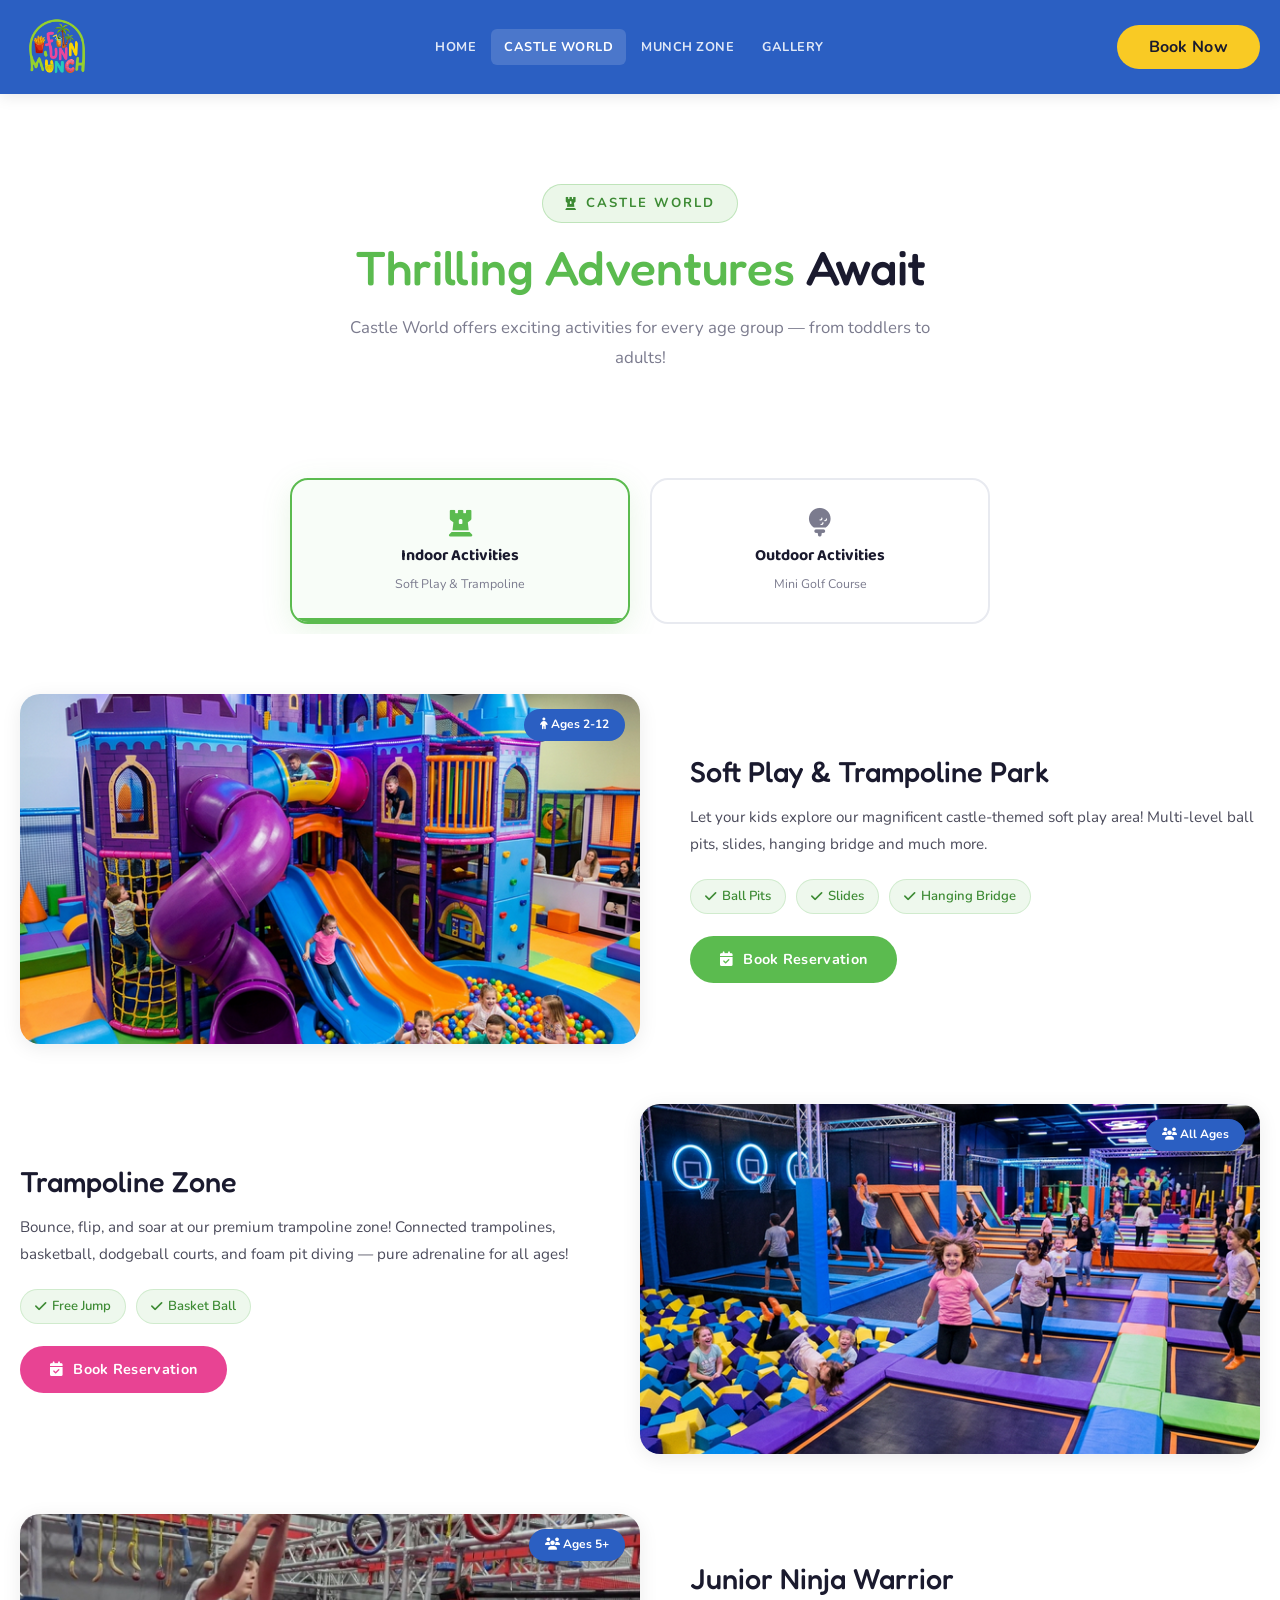
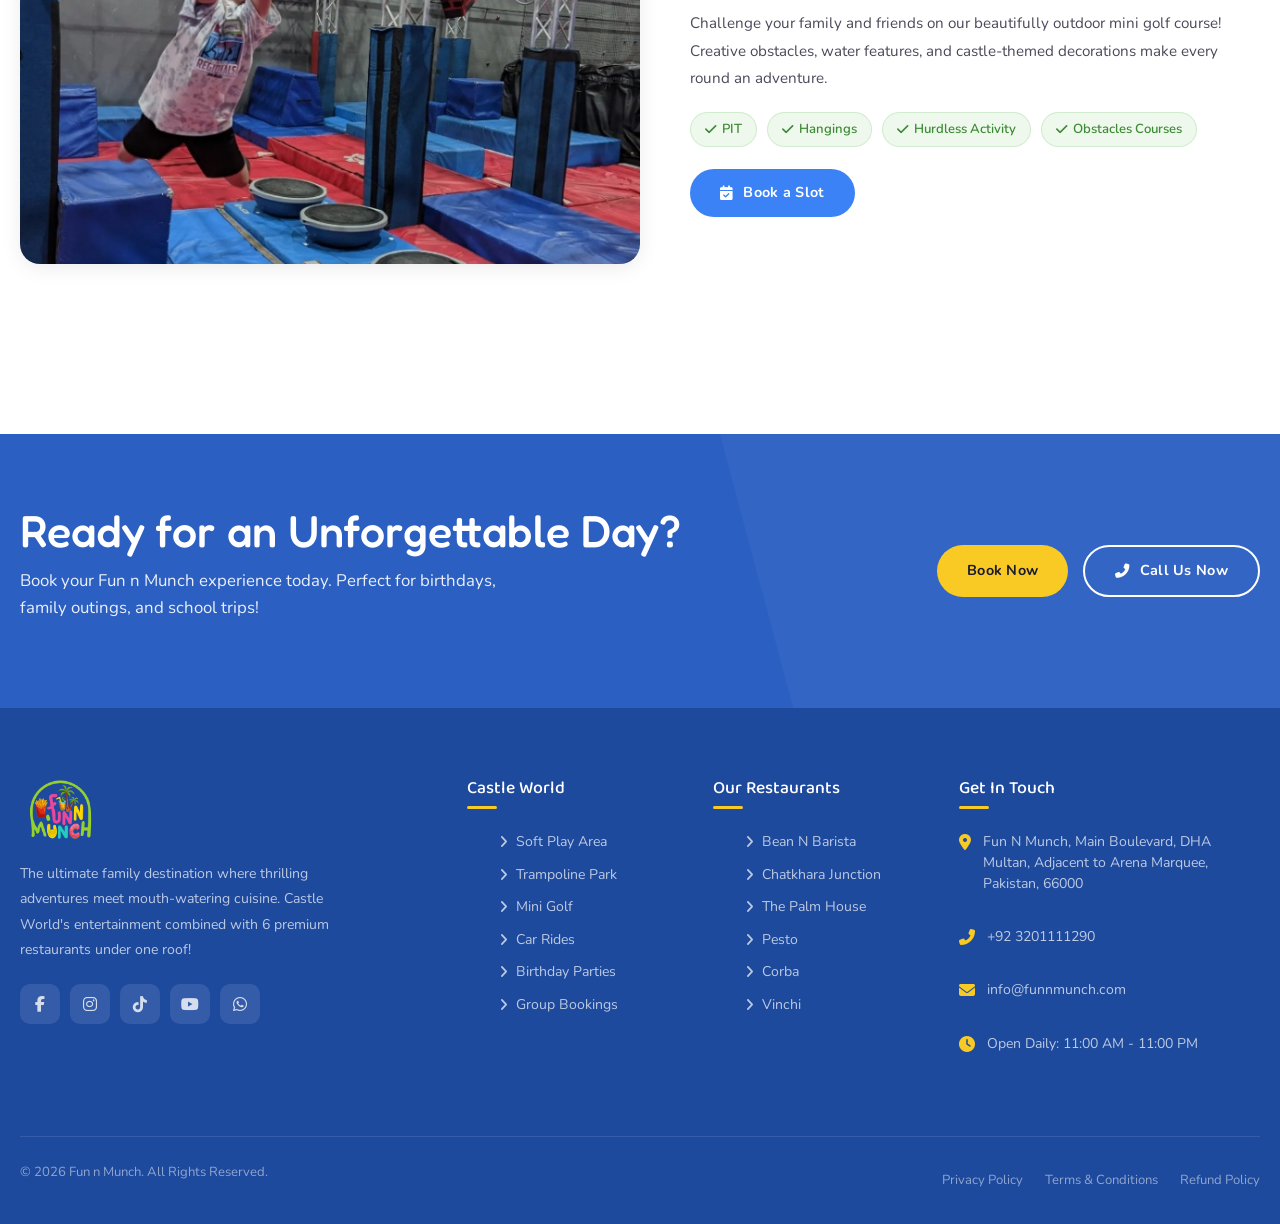
==== fun.html @ 1ee04a9d "Update new media assets, update contact details, and refresh restaurant information across the site." ====
<!DOCTYPE html>
<html lang="en">

<head>
    <meta charset="UTF-8">
    <meta name="viewport" content="width=device-width, initial-scale=1.0">
    <title>Fun n Munch | Where Fun Meets Flavor - Castle World & Restaurants</title>
    <meta name="description"
        content="Fun n Munch brings together Castle World's thrilling soft play, trampoline park, mini golf & car rides with 6 premium restaurants. Book your family adventure today!">

    <!-- Favicon -->
    <link rel="icon" type="image/png" href="assets/images/logo.png">

    <!-- Bootstrap 5 -->
    <link href="https://cdn.jsdelivr.net/npm/bootstrap@5.3.3/dist/css/bootstrap.min.css" rel="stylesheet">

    <!-- Font Awesome 6 -->
    <link rel="stylesheet" href="https://cdnjs.cloudflare.com/ajax/libs/font-awesome/6.5.1/css/all.min.css">

    <!-- AOS -->
    <link href="https://unpkg.com/aos@2.3.4/dist/aos.css" rel="stylesheet">

    <!-- Custom CSS -->
    <link rel="stylesheet" href="assets/css/style.css">
    <link rel="stylesheet" href="assets/css/reservation.css">

</head>

<body>

    <!-- NAVBAR -->
    <nav class="navbar" id="navbar">
        <div class="container">
            <a href="#" class="navbar-brand">
                <img src="assets/images/logo.png" alt="Fun n Munch Logo">
            </a>

            <ul class="nav-menu mb-0" id="navMenu">
                <li><a href="./index.html" class="nav-link">Home</a></li>
                <li><a href="./fun.html" class="nav-link active">Castle World</a></li>
                <li><a href="./munch.html" class="nav-link">Munch Zone</a></li>
                <li><a href="./gallery.html" class="nav-link">Gallery</a></li>
            </ul>

            <div class="nav-cta">
                <a href="./reservation.html" class="btn btn-yellow"> Book Now</a>
            </div>

            <button class="hamburger" id="hamburger" aria-label="Toggle Menu">
                <span></span><span></span><span></span>
            </button>
        </div>
    </nav>

    <!-- Mobile Overlay -->
    <div class="menu-overlay" id="menuOverlay"></div>




    <!-- CASTLE WORLD ACTIVITIES -->
    <section class="activities" id="castle-world">
        <div class="container">
            <div class="activities-header" data-aos="fade-up">
                <span class="section-badge fun"><i class="fas fa-chess-rook"></i> Castle World</span>
                <h2 class="section-title"><span class="highlight-green">Thrilling Adventures</span> Await</h2>
                <p class="section-subtitle" style="margin: 0 auto;">
                    Castle World offers exciting activities for every age group — from toddlers to adults!
                </p>
            </div>
        </div>

        <!-- CATEGORY TOGGLE -->
        <section class="res-categories" id="booking">
            <div class="container">
                <div class="category-toggle" data-aos="fade-up">
                    <button class="cat-toggle-btn active" data-category="indoor" id="toggleIndoor">
                        <i class="fas fa-chess-rook"></i>
                        <span>Indoor Activities</span>
                        <small>Soft Play & Trampoline</small>
                    </button>
                    <button class="cat-toggle-btn" data-category="outdoor" id="toggleOutdoor">
                        <i class="fas fa-golf-ball"></i>
                        <span>Outdoor Activities</span>
                        <small>Mini Golf Course</small>
                    </button>
                </div>
            </div>
        </section>

        <!-- INDOOR SECTION -->
        <section class="res-section indoor-section active" id="indoorSection">
            <div class="container">
                <!-- Soft Play -->
                <div class="activity-row" data-aos="fade-up">
                    <div class="activity-image">
                        <img src="assets/images/castle-softplay.png" alt="Soft Play & Trampoline">
                        <span class="age-badge"><i class="fas fa-child"></i> Ages 2-12</span>
                    </div>
                    <div class="activity-info">
                        <h3>Soft Play & Trampoline Park</h3>
                        <p>Let your kids explore our magnificent castle-themed soft play area! Multi-level ball pits,
                            slides, hanging bridge and much more.</p>
                        <div class="activity-features">
                            <span class="activity-feature"><i class="fas fa-check"></i> Ball Pits</span>
                            <span class="activity-feature"><i class="fas fa-check"></i> Slides</span>
                            <span class="activity-feature"><i class="fas fa-check"></i> Hanging Bridge</span>
                        </div>
                        <a href="reservation-form.html?activity=softplay" class="btn btn-green" id="book-softplay"><i
                                class="fas fa-calendar-check"></i> Book
                            Reservation</a>
                    </div>
                </div>

                <!-- Trampoline Zone -->
                <div class="activity-row" data-aos="fade-up">
                    <div class="activity-image">
                        <img src="assets/images/trampoline-park.png" alt="Trampoline Zone">
                        <span class="age-badge"><i class="fas fa-users"></i> All Ages</span>
                    </div>
                    <div class="activity-info">
                        <h3>Trampoline Zone</h3>
                        <p>Bounce, flip, and soar at our premium trampoline zone! Connected trampolines, basketball,
                            dodgeball courts, and foam pit diving — pure adrenaline for all ages!</p>
                        <div class="activity-features">
                            <span class="activity-feature"><i class="fas fa-check"></i> Free Jump</span>
                            <span class="activity-feature"><i class="fas fa-check"></i> Basket Ball </span>
                        </div>
                        <a href="reservation-form.html?activity=trampoline" class="btn btn-pink" id="book-trampoline"><i
                                class="fas fa-calendar-check"></i> Book
                            Reservation</a>
                    </div>
                </div>

                <!-- Ninja warior -->
                <div class="activity-row" data-aos="fade-up">
                    <div class="activity-image">
                        <img src="assets/images/ninja.jpeg" alt="Ninja Warrior">
                        <span class="age-badge"><i class="fas fa-users"></i> Ages 5+</span>
                    </div>
                    <div class="activity-info">
                        <h3>Junior Ninja Warrior</h3>
                        <p>Challenge your family and friends on our beautifully outdoor mini golf course!
                            Creative
                            obstacles, water features, and castle-themed decorations make every round an adventure.</p>
                        <div class="activity-features">
                            <span class="activity-feature"><i class="fas fa-check"></i> PIT</span>
                            <span class="activity-feature"><i class="fas fa-check"></i> Hangings</span>
                            <span class="activity-feature"><i class="fas fa-check"></i> Hurdless Activity</span>
                            <span class="activity-feature"><i class="fas fa-check"></i> Obstacles Courses</span>
                        </div>
                        <a href="reservation-form.html?activity=ninja-warrior" class="btn btn-blue"
                            id="book-ninja-warrior"><i class="fas fa-calendar-check"></i> Book a
                            Slot</a>
                    </div>
                </div>

            </div>
        </section>

        <!-- OUTDOOR SECTION-->
        <section class="res-section  outdoor-section" id="outdoorSection">
            <div class="container">
                <!-- Mini Golf -->
                <div class="activity-row" data-aos="fade-up">
                    <div class="activity-image">
                        <img src="assets/images/mini-golf.png" alt="Mini Golf">
                        <span class="age-badge"><i class="fas fa-users"></i> Ages 5+</span>
                    </div>
                    <div class="activity-info">
                        <h3>Mini Golf Course</h3>
                        <p>Challenge your family and friends on our beautifully outdoor mini golf course!
                            Creative
                            obstacles, water features, and castle-themed decorations make every round an adventure.</p>
                        <div class="activity-features">
                            <span class="activity-feature"><i class="fas fa-check"></i> Outdoor</span>
                            <span class="activity-feature"><i class="fas fa-check"></i> Family Fun</span>
                        </div>
                        <a href="reservation-form.html?activity=minigolf" class="btn btn-blue" id="book-minigolf"><i
                                class="fas fa-calendar-check"></i> Book a
                            Slot</a>
                    </div>
                </div>

                <!-- Car Rides -->
                <div class="activity-row" data-aos="fade-up">
                    <div class="activity-image">
                        <img src="assets/images/car-rides.png" alt="Car Rides">
                        <span class="age-badge"><i class="fas fa-child"></i> Ages 3-10</span>
                    </div>
                    <div class="activity-info">
                        <h3>Electric Car Rides</h3>
                        <p>Little drivers, Our electric car ride track features mini electric cars,
                            and racing experiences that kids absolutely love. Safe and thrilling rides for young
                            adventurers!</p>
                        <div class="activity-features">
                            <span class="activity-feature"><i class="fas fa-check"></i> Electric Cars</span>
                        </div>
                        <a href="#" class="btn btn-orange" id="book-carrides"><i class="fas fa-calendar-check"></i> Book
                            Now</a>
                    </div>
                </div>
            </div>
        </section>


    </section>

    <!-- CTA BANNER -->
    <section class="cta-banner" data-aos="fade-up">
        <div class="container">
            <div class="cta-text">
                <h2>Ready for an Unforgettable Day?</h2>
                <p>Book your Fun n Munch experience today. Perfect for birthdays, family outings, and school trips!</p>
            </div>
            <div class="cta-buttons">
                <a href="reservation.html" class="btn btn-yellow">Book Now</a>
                <a href="tel:+923201111283" class="btn btn-outline-white"><i class="fas fa-phone-alt"></i> Call Us
                    Now</a>
            </div>
        </div>
    </section>

    <!-- FOOTER -->
    <footer class="footer" id="contact">
        <div class="container">
            <div class="footer-grid">
                <div class="footer-brand">
                    <img src="assets/images/logo.png" alt="Fun n Munch">
                    <p>The ultimate family destination where thrilling adventures meet mouth-watering cuisine. Castle
                        World's entertainment combined with 6 premium restaurants under one roof!</p>
                    <div class="footer-social">
                        <a href="#" aria-label="Facebook"><i class="fab fa-facebook-f"></i></a>
                        <a href="#" aria-label="Instagram"><i class="fab fa-instagram"></i></a>
                        <a href="#" aria-label="TikTok"><i class="fab fa-tiktok"></i></a>
                        <a href="#" aria-label="YouTube"><i class="fab fa-youtube"></i></a>
                        <a href="#" aria-label="WhatsApp"><i class="fab fa-whatsapp"></i></a>
                    </div>
                </div>

                <div class="footer-col">
                    <h4>Castle World</h4>
                    <ul>
                        <li><a href="#castle-world"><i class="fas fa-angle-right"></i> Soft Play Area</a></li>
                        <li><a href="#castle-world"><i class="fas fa-angle-right"></i> Trampoline Park</a></li>
                        <li><a href="#castle-world"><i class="fas fa-angle-right"></i> Mini Golf</a></li>
                        <li><a href="#castle-world"><i class="fas fa-angle-right"></i> Car Rides</a></li>
                        <li><a href="#packages"><i class="fas fa-angle-right"></i> Birthday Parties</a></li>
                        <li><a href="#packages"><i class="fas fa-angle-right"></i> Group Bookings</a></li>
                    </ul>
                </div>

                <div class="footer-col">
                    <h4>Our Restaurants</h4>
                    <ul>
                        <li><a href="https://beannbarista.com/" target="_blank"><i class="fas fa-angle-right"></i> Bean
                                N Barista</a></li>
                        <li><a href="https://chatkharajunction.com/" target="_blank"><i class="fas fa-angle-right"></i>
                                Chatkhara Junction</a></li>
                        <li><a href="https://thepalmhouse.com.pk/" target="_blank"><i class="fas fa-angle-right"></i>
                                The Palm House</a></li>
                        <li><a href="https://pesto.com.pk/" target="_blank"><i class="fas fa-angle-right"></i> Pesto</a>
                        </li>
                        <li><a href="https://corba.com.pk/" target="_blank"><i class="fas fa-angle-right"></i> Corba</a>
                        </li>
                        <li><a href="https://vinchi.com.pk/" target="_blank"><i class="fas fa-angle-right"></i>
                                Vinchi</a></li>
                    </ul>
                </div>

                <div class="footer-col">
                    <h4>Get In Touch</h4>
                    <div class="footer-contact-item">
                        <i class="fas fa-map-marker-alt"></i>
                        <p>Fun N Munch, Main Boulevard, DHA Multan, Adjacent to Arena Marquee, Pakistan, 66000</p>
                    </div>
                    <div class="footer-contact-item">
                        <i class="fas fa-phone-alt"></i>
                        <p><a href="tel:+923201111290">+92 3201111290</a></p>
                    </div>
                    <div class="footer-contact-item">
                        <i class="fas fa-envelope"></i>
                        <p><a href="mailto:info@funnmunch.com">info@funnmunch.com</a></p>
                    </div>
                    <div class="footer-contact-item">
                        <i class="fas fa-clock"></i>
                        <p>Open Daily: 11:00 AM - 11:00 PM</p>
                    </div>
                </div>
            </div>

            <div class="footer-bottom">
                <p>&copy; 2026 Fun n Munch. All Rights Reserved.</p>
                <div class="footer-bottom-links">
                    <a href="#">Privacy Policy</a>
                    <a href="#">Terms & Conditions</a>
                    <a href="#">Refund Policy</a>
                </div>
            </div>
        </div>
    </footer>

    <!-- BACK TO TOP -->
    <button class="back-to-top" id="backToTop" aria-label="Back to Top">
        <i class="fas fa-chevron-up"></i>
    </button>

    <!-- SCRIPTS -->
    <script src="https://cdn.jsdelivr.net/npm/bootstrap@5.3.3/dist/js/bootstrap.bundle.min.js" defer></script>
    <script src="https://unpkg.com/aos@2.3.4/dist/aos.js"></script>

    <script>

        // Category Toggle
        const toggleBtns = document.querySelectorAll('.cat-toggle-btn');
        const indoorSection = document.getElementById('indoorSection');
        const outdoorSection = document.getElementById('outdoorSection');

        toggleBtns.forEach(btn => {
            btn.addEventListener('click', () => {
                toggleBtns.forEach(b => b.classList.remove('active'));
                btn.classList.add('active');

                const category = btn.dataset.category;
                if (category === 'indoor') {
                    indoorSection.classList.add('active');
                    outdoorSection.classList.remove('active');
                } else {
                    outdoorSection.classList.add('active');
                    indoorSection.classList.remove('active');
                }

                // Re-init AOS for newly visible elements
                setTimeout(() => AOS.refresh(), 100);
            });
        });
        // Preloader
        window.addEventListener('load', () => {
            setTimeout(() => document.getElementById('preloader').classList.add('hidden'), 600);
        });

        // AOS
        AOS.init({ duration: 700, easing: 'ease-out-cubic', once: true, offset: 60 });

        // Navbar scroll
        const navbar = document.getElementById('navbar');
        window.addEventListener('scroll', () => {
            navbar.classList.toggle('scrolled', window.scrollY > 50);
        });

        // Mobile menu
        const hamburger = document.getElementById('hamburger');
        const navMenu = document.getElementById('navMenu');
        const menuOverlay = document.getElementById('menuOverlay');

        hamburger.addEventListener('click', () => {
            navMenu.classList.toggle('open');
            menuOverlay.classList.toggle('active');
            document.body.style.overflow = navMenu.classList.contains('open') ? 'hidden' : '';
        });

        menuOverlay.addEventListener('click', () => {
            navMenu.classList.remove('open');
            menuOverlay.classList.remove('active');
            document.body.style.overflow = '';
        });

        document.querySelectorAll('.nav-link').forEach(link => {
            link.addEventListener('click', () => {
                navMenu.classList.remove('open');
                menuOverlay.classList.remove('active');
                document.body.style.overflow = '';
            });
        });

        // Active nav on scroll
        const sections = document.querySelectorAll('section[id]');
        window.addEventListener('scroll', () => {
            const scrollY = window.scrollY + 100;
            sections.forEach(section => {
                const id = section.getAttribute('id');
                const top = section.offsetTop;
                const height = section.offsetHeight;
                const link = document.querySelector(`.nav-link[href="#${id}"]`);
                if (link) {
                    if (scrollY >= top && scrollY < top + height) {
                        document.querySelectorAll('.nav-link').forEach(l => l.classList.remove('active'));
                        link.classList.add('active');
                    }
                }
            });
        });

        // Hero slider
        const heroSlides = document.querySelectorAll('.hero-slide');
        const heroDots = document.querySelectorAll('.hero-dot');
        let currentSlide = 0;
        let slideInterval;

        function showSlide(idx) {
            heroSlides.forEach(s => s.classList.remove('active'));
            heroDots.forEach(d => d.classList.remove('active'));
            heroSlides[idx].classList.add('active');
            heroDots[idx].classList.add('active');
            currentSlide = idx;
        }

        function startSlider() {
            slideInterval = setInterval(() => showSlide((currentSlide + 1) % heroSlides.length), 4500);
        }

        heroDots.forEach(dot => {
            dot.addEventListener('click', () => {
                clearInterval(slideInterval);
                showSlide(parseInt(dot.dataset.slide));
                startSlider();
            });
        });

        startSlider();

        // Back to top
        const backToTop = document.getElementById('backToTop');
        window.addEventListener('scroll', () => {
            backToTop.classList.toggle('visible', window.scrollY > 400);
        });
        backToTop.addEventListener('click', () => window.scrollTo({ top: 0, behavior: 'smooth' }));

        // Smooth scroll
        document.querySelectorAll('a[href^="#"]').forEach(anchor => {
            anchor.addEventListener('click', function (e) {
                e.preventDefault();
                const target = document.querySelector(this.getAttribute('href'));
                if (target) {
                    window.scrollTo({ top: target.offsetTop - 75, behavior: 'smooth' });
                }
            });
        });
        // Video Gallery Slider - clone slides for infinite loop
        const sliderTrack = document.getElementById('videoSliderTrack');
        if (sliderTrack) {
            const slides = sliderTrack.querySelectorAll('.video-slide');
            slides.forEach(slide => {
                const clone = slide.cloneNode(true);
                sliderTrack.appendChild(clone);
            });
        }

        const videoLightbox = document.getElementById('videoLightbox');
        const lightboxVideo = document.getElementById('lightboxVideo');
        const lightboxSource = document.getElementById('lightboxSource');
        const lightboxClose = document.getElementById('lightboxClose');
        const lightboxBackdrop = document.querySelector('.lightbox-backdrop');

        document.querySelectorAll('.video-slide').forEach(card => {
            // Click to open lightbox
            card.addEventListener('click', () => {
                const videoSrc = card.dataset.video;
                lightboxSource.setAttribute('src', videoSrc);
                lightboxVideo.load();
                videoLightbox.classList.add('active');
                document.body.style.overflow = 'hidden';
                lightboxVideo.play();
            });

            // Hover preview
            const preview = card.querySelector('video');
            card.addEventListener('mouseenter', () => {
                preview.currentTime = 0;
                preview.play().catch(() => { });
            });
            card.addEventListener('mouseleave', () => {
                preview.pause();
                preview.currentTime = 0;
            });
        });

        function closeLightbox() {
            lightboxVideo.pause();
            videoLightbox.classList.remove('active');
            document.body.style.overflow = '';
        }

        lightboxClose.addEventListener('click', closeLightbox);
        lightboxBackdrop.addEventListener('click', closeLightbox);
        document.addEventListener('keydown', (e) => {
            if (e.key === 'Escape') {
                if (videoLightbox.classList.contains('active')) closeLightbox();
                if (imgLightbox.classList.contains('active')) closeImgLightbox();
            }
        });

        // Image Gallery Lightbox
        const imgLightbox = document.getElementById('imgLightbox');
        const imgLbImage = document.getElementById('imgLbImage');
        const imgLbClose = document.getElementById('imgLbClose');
        const imgLbPrev = document.getElementById('imgLbPrev');
        const imgLbNext = document.getElementById('imgLbNext');
        const imgLbCurrent = document.getElementById('imgLbCurrent');
        const imgLbTotal = document.getElementById('imgLbTotal');
        const galleryItems = document.querySelectorAll('.gallery-item img');
        let currentImgIndex = 0;

        const galleryImages = Array.from(galleryItems).map(img => img.src);
        imgLbTotal.textContent = galleryImages.length;

        galleryItems.forEach((img, index) => {
            img.parentElement.addEventListener('click', () => {
                currentImgIndex = index;
                openImgLightbox();
            });
        });

        function openImgLightbox() {
            imgLbImage.src = galleryImages[currentImgIndex];
            imgLbCurrent.textContent = currentImgIndex + 1;
            imgLightbox.classList.add('active');
            document.body.style.overflow = 'hidden';
            updateArrows();
        }

        function closeImgLightbox() {
            imgLightbox.classList.remove('active');
            document.body.style.overflow = '';
        }

        function updateArrows() {
            imgLbPrev.style.opacity = currentImgIndex === 0 ? '0.3' : '1';
            imgLbNext.style.opacity = currentImgIndex === galleryImages.length - 1 ? '0.3' : '1';
        }

        imgLbClose.addEventListener('click', closeImgLightbox);
        document.querySelector('.img-lightbox-backdrop').addEventListener('click', closeImgLightbox);

        imgLbPrev.addEventListener('click', (e) => {
            e.stopPropagation();
            if (currentImgIndex > 0) {
                currentImgIndex--;
                imgLbImage.style.animation = 'imgSlideRight 0.3s ease';
                setTimeout(() => {
                    imgLbImage.src = galleryImages[currentImgIndex];
                    imgLbCurrent.textContent = currentImgIndex + 1;
                    imgLbImage.style.animation = '';
                    updateArrows();
                }, 150);
            }
        });

        imgLbNext.addEventListener('click', (e) => {
            e.stopPropagation();
            if (currentImgIndex < galleryImages.length - 1) {
                currentImgIndex++;
                imgLbImage.style.animation = 'imgSlideLeft 0.3s ease';
                setTimeout(() => {
                    imgLbImage.src = galleryImages[currentImgIndex];
                    imgLbCurrent.textContent = currentImgIndex + 1;
                    imgLbImage.style.animation = '';
                    updateArrows();
                }, 150);
            }
        });

        // Keyboard navigation for image lightbox
        document.addEventListener('keydown', (e) => {
            if (!imgLightbox.classList.contains('active')) return;
            if (e.key === 'ArrowLeft') imgLbPrev.click();
            if (e.key === 'ArrowRight') imgLbNext.click();
        });
    </script>

</body>

</html>
---- assets/css/style.css ----
/* ===================================================
   FUN N MUNCH - Light Theme Design System
   Inspired by Onederland.com.pk & iPlay America
   Colors derived from official Fun n Munch logo
   =================================================== */

/* ---------- Google Fonts ---------- */
@import url('https://fonts.googleapis.com/css2?family=Fredoka+One&family=Nunito:wght@400;500;600;700;800;900&family=Baloo+2:wght@500;600;700;800&display=swap');

/* ---------- CSS Custom Properties ---------- */
:root {
    /* Logo-derived Colors (solid, no gradients) */
    --green: #5BBB4F;
    --green-dark: #3D8B34;
    --pink: #E84393;
    --pink-dark: #C0267A;
    --yellow: #F9CA24;
    --yellow-dark: #D4A60D;
    --teal: #00B5AD;
    --orange: #FF6B35;
    --blue: #3B82F6;
    --blue-dark: #2563EB;
    --red: #E63946;

    /* Light Theme */
    --bg-white: #FFFFFF;
    --bg-light: #F7F8FC;
    --bg-soft: #EEF0F7;
    --bg-hero: #2B5FC2;
    --bg-hero-dark: #1E4A9E;

    /* Text Colors */
    --text-dark: #1A1A2E;
    --text-body: #4A4A5A;
    --text-muted: #7B7B8E;
    --text-white: #FFFFFF;

    /* Card & Border */
    --card-bg: #FFFFFF;
    --card-shadow: 0 4px 20px rgba(0, 0, 0, 0.08);
    --card-shadow-hover: 0 12px 40px rgba(0, 0, 0, 0.12);
    --border-light: #E8EAF0;

    /* Typography */
    --font-display: 'Fredoka One', cursive;
    --font-heading: 'Baloo 2', cursive;
    --font-body: 'Nunito', sans-serif;

    /* Spacing */
    --section-padding: 90px 0;
    --container-max: 1280px;

    /* Transitions */
    --ease: cubic-bezier(0.25, 0.46, 0.45, 0.94);
    --transition: 0.3s var(--ease);
}

/* ---------- Reset & Base ---------- */
*,
*::before,
*::after {
    margin: 0;
    padding: 0;
    box-sizing: border-box;
}

html {
    scroll-behavior: smooth;
    overflow-x: hidden;
}

body {
    font-family: var(--font-body);
    background: var(--bg-white);
    color: var(--text-body);
    line-height: 1.6;
    overflow-x: hidden;
}

a {
    text-decoration: none;
    color: inherit;
    transition: var(--transition);
}

img {
    max-width: 100%;
    height: auto;
    display: block;
}

ul,
ol {
    list-style: none;
}

.container {
    max-width: var(--container-max);
    margin: 0 auto;
    padding: 0 20px;
}

/* ---------- Utility ---------- */
.section-badge {
    display: inline-flex;
    align-items: center;
    gap: 8px;
    padding: 8px 22px;
    border-radius: 50px;
    font-size: 0.82rem;
    font-weight: 700;
    letter-spacing: 2px;
    text-transform: uppercase;
    margin-bottom: 16px;
}

.section-badge.fun {
    background: rgba(91, 187, 79, 0.12);
    color: var(--green-dark);
    border: 1.5px solid rgba(91, 187, 79, 0.3);
}

.section-badge.munch {
    background: rgba(255, 107, 53, 0.12);
    color: var(--orange);
    border: 1.5px solid rgba(255, 107, 53, 0.3);
}

.section-badge.pink {
    background: rgba(232, 67, 147, 0.12);
    color: var(--pink);
    border: 1.5px solid rgba(232, 67, 147, 0.3);
}

.section-title {
    font-family: var(--font-display);
    font-size: clamp(1.8rem, 4.5vw, 3rem);
    color: var(--text-dark);
    margin-bottom: 16px;
    line-height: 1.2;
}

.section-title .highlight-green {
    color: var(--green);
}

.section-title .highlight-pink {
    color: var(--pink);
}

.section-title .highlight-orange {
    color: var(--orange);
}

.section-title .highlight-blue {
    color: var(--blue);
}

.section-subtitle {
    font-size: 1.05rem;
    color: var(--text-muted);
    max-width: 600px;
    line-height: 1.8;
}

/* ---------- Buttons ---------- */
.btn {
    display: inline-flex;
    align-items: center;
    gap: 10px;
    padding: 13px 30px;
    border-radius: 50px;
    font-family: var(--font-body);
    font-weight: 700;
    font-size: 0.9rem;
    border: none;
    cursor: pointer;
    transition: var(--transition);
    letter-spacing: 0.3px;
}

.btn:hover {
    color: #fff;
    transform: translateY(-3px);
}

.btn-green {
    background: var(--green);
    color: var(--text-white);
}

.btn-green:hover {
    background: var(--green-dark);
}

.btn-pink {
    background: var(--pink);
    color: var(--text-white);
}

.btn-pink:hover {
    background: var(--pink-dark);
}

.btn-orange {
    background: var(--orange);
    color: var(--text-white);
}

.btn-orange:hover {
    background: #e85d2c;
}

.btn-blue {
    background: var(--blue);
    color: var(--text-white);
}

.btn-blue:hover {
    background: var(--blue-dark);
}

.btn-yellow {
    background: var(--yellow);
    color: var(--text-dark);
}

.btn-yellow:hover {
    background: var(--yellow-dark);
}

.btn-white {
    background: var(--text-white);
    color: var(--blue);
}

.btn-white:hover {
    box-shadow: 0 8px 28px rgba(0, 0, 0, 0.15);
    color: var(--blue-dark);
}

.btn-outline-white {
    background: transparent;
    border: 2px solid var(--text-white);
    color: var(--text-white);
}

.btn-outline-white:hover {
    background: var(--text-white);
    color: var(--blue);
}

/* ---------- Top Bar (Onederland style - blue) ---------- */
.top-bar {
    background: var(--bg-hero-dark);
    padding: 4px 0;
    font-size: 0.78rem;
    color: var(--text-white);
}

.top-bar .container {
    display: flex;
    justify-content: space-between;
    align-items: center;
}

.top-bar-left {
    display: flex;
    align-items: center;
    gap: 25px;
}

.top-bar-left a {
    display: flex;
    align-items: center;
    gap: 6px;
    color: rgba(255, 255, 255, 0.85);
}

.top-bar-left a:hover {
    color: var(--yellow);
}

.top-bar-right {
    display: flex;
    align-items: center;
    gap: 12px;
}

.top-bar-right .social-icon {
    display: flex;
    align-items: center;
    justify-content: center;
    width: 28px;
    height: 28px;
    border-radius: 50%;
    background: rgba(255, 255, 255, 0.15);
    color: var(--text-white);
    font-size: 0.75rem;
    transition: var(--transition);
}

.top-bar-right .social-icon:hover {
    background: var(--yellow);
    color: var(--text-dark);
    transform: scale(1.15);
}

/* ---------- Navbar (Onederland style - vibrant blue) ---------- */
.navbar {
    position: sticky;
    top: 0;
    z-index: 1000;
    background: var(--bg-hero);
    transition: var(--transition);
    box-shadow: 0 2px 15px rgba(0, 0, 0, 0.1);
}

.navbar.scrolled {
    box-shadow: 0 4px 25px rgba(0, 0, 0, 0.15);
}

.navbar .container {
    display: flex;
    align-items: center;
    justify-content: space-between;
    padding-top: 4px;
    padding-bottom: 4px;
}

.navbar-brand {
    display: flex;
    align-items: center;
    gap: 10px;
}

.navbar-brand img {
    height: 60px;
    width: auto;
    border-radius: 6px;
}

.nav-menu {
    display: flex;
    align-items: center;
    gap: 2px;
}

.nav-menu .nav-link {
    padding: 8px 13px;
    font-weight: 700;
    font-size: 0.8rem;
    color: rgba(255, 255, 255, 0.85);
    border-radius: 6px;
    transition: var(--transition);
    text-transform: uppercase;
    letter-spacing: 0.5px;
}

.nav-menu .nav-link:hover,
.nav-menu .nav-link.active {
    color: var(--text-white);
    background: rgba(255, 255, 255, 0.15);
}

.nav-cta .btn {
    padding: 10px 32px;
    font-size: 1rem;
}

.hamburger {
    display: none;
    flex-direction: column;
    gap: 5px;
    cursor: pointer;
    padding: 8px;
    background: none;
    border: none;
    z-index: 1001;
}

.hamburger span {
    width: 26px;
    height: 3px;
    background: var(--text-white);
    border-radius: 3px;
    transition: var(--transition);
}

/* ---------- Hero Split Section (Fun vs Munch) ---------- */
.hero-split {
    position: relative;
    display: flex;
    min-height: 85vh;
    min-height: 520px;
    max-height: 750px;
    overflow: hidden;
}

/* Each half */
.hero-half {
    position: relative;
    flex: 1;
    display: flex;
    align-items: flex-end;
    justify-content: center;
    text-decoration: none;
    overflow: hidden;
    cursor: pointer;
    transition: flex 0.6s var(--ease);
}

/* .hero-half:hover {
    flex: 1.15;
} */

/* Background image */
.hero-half-bg {
    position: absolute;
    inset: 0;
    width: 100%;
    height: 100%;
    object-fit: cover;
    transition: transform 0.8s var(--ease);
}

.hero-half:hover .hero-half-bg {
    transform: scale(1.08);
}

/* Overlay gradient */
.hero-half-overlay {
    position: absolute;
    inset: 0;
    z-index: 1;
    transition: opacity 0.5s var(--ease);
}

.hero-fun .hero-half-overlay {
    background: linear-gradient(to top,
            rgb(232, 67, 147, 0.95) 0%,
            rgb(232, 67, 147, 0.7) 35%,
            rgba(0, 0, 0, 0.45) 100%);
}

.hero-munch .hero-half-overlay {
    background: linear-gradient(to top,
            rgb(249, 202, 36, .95) 0%,
            rgb(249, 202, 36, 0.5) 35%,
            rgba(0, 0, 0, 0.45) 100%);
}

.hero-half:hover .hero-half-overlay {
    opacity: 0.92;
}

/* Content */
.hero-half-content {
    position: relative;
    z-index: 2;
    text-align: center;
    padding: 50px 30px 55px;
    width: 100%;
    max-width: 500px;
    transform: translateY(0);
    transition: transform 0.5s var(--ease);
}

.hero-half:hover .hero-half-content {
    transform: translateY(-8px);
}

/* Badge */
.hero-half-badge {
    display: inline-flex;
    align-items: center;
    gap: 8px;
    background: rgba(255, 255, 255, 0.2);
    backdrop-filter: blur(10px);
    -webkit-backdrop-filter: blur(10px);
    border: 1px solid rgba(255, 255, 255, 0.3);
    padding: 8px 20px;
    border-radius: 50px;
    font-size: 0.78rem;
    font-weight: 700;
    color: var(--text-white);
    letter-spacing: 1.5px;
    text-transform: uppercase;
    margin-bottom: 18px;
}

/* Title */
.hero-half-title {
    font-family: var(--font-display);
    font-size: clamp(3.5rem, 8vw, 6rem);
    color: var(--text-white);
    line-height: 1;
    margin-bottom: 14px;
    text-shadow: 0 4px 30px rgba(0, 0, 0, 0.3);
    letter-spacing: 2px;
}

/* Description */
.hero-half-desc {
    font-size: 1rem;
    color: rgba(255, 255, 255, 0.9);
    margin-bottom: 24px;
    line-height: 1.6;
    font-weight: 600;
    letter-spacing: 0.5px;
}

/* CTA button-like span */
.hero-half-cta {
    display: inline-flex;
    align-items: center;
    gap: 10px;
    padding: 14px 36px;
    border-radius: 50px;
    font-weight: 800;
    font-size: 0.92rem;
    letter-spacing: 0.5px;
    text-transform: uppercase;
    transition: all 0.4s var(--ease);
}

.hero-fun .hero-half-cta {
    background: var(--text-white);
    color: var(--green-dark);
}

.hero-fun:hover .hero-half-cta {
    background: var(--yellow);
    color: var(--text-dark);
    transform: translateY(-3px);
    box-shadow: 0 8px 30px rgba(249, 202, 36, 0.4);
}

.hero-munch .hero-half-cta {
    background: var(--text-white);
    color: var(--orange);
}

.hero-munch:hover .hero-half-cta {
    background: var(--yellow);
    color: var(--text-dark);
    transform: translateY(-3px);
    box-shadow: 0 8px 30px rgba(249, 202, 36, 0.4);
}

.hero-half-cta i {
    transition: transform 0.3s var(--ease);
}

.hero-half:hover .hero-half-cta i {
    transform: translateX(5px);
}

/* Center Divider */
.hero-split-divider {
    position: absolute;
    top: 0;
    bottom: 0;
    left: 50%;
    transform: translateX(-50%);
    z-index: 5;
    display: flex;
    flex-direction: column;
    align-items: center;
    pointer-events: none;
}

.divider-line {
    flex: 1;
    width: 2px;
    background: linear-gradient(to bottom,
            rgba(255, 255, 255, 0.5) 30%,
            rgba(255, 255, 255, 0.5) 70%,
            transparent 100%);
}

.divider-badge {
    width: 70px;
    height: 70px;
    border-radius: 50%;
    background: var(--bg-white);
    display: flex;
    align-items: center;
    justify-content: center;
    box-shadow: 0 4px 25px rgba(0, 0, 0, 0.25);
    flex-shrink: 0;
}

.divider-logo {
    width: 52px;
    height: 52px;
    object-fit: contain;
    border-radius: 6px;
}

/* Floating Particles */
.hero-half-particles {
    position: absolute;
    inset: 0;
    z-index: 1;
    pointer-events: none;
    overflow: hidden;
}

.hero-half-particles i {
    position: absolute;
    color: rgba(255, 255, 255, 0.15);
    font-size: 1.8rem;
    animation: floatParticle 6s ease-in-out infinite;
}

.hero-half-particles i:nth-child(1) {
    top: 15%;
    left: 20%;
    animation-delay: 0s;
    font-size: 1.4rem;
}

.hero-half-particles i:nth-child(2) {
    top: 40%;
    right: 15%;
    animation-delay: 2s;
    font-size: 2.2rem;
}

.hero-half-particles i:nth-child(3) {
    top: 65%;
    left: 35%;
    animation-delay: 4s;
    font-size: 1.6rem;
}

@keyframes floatParticle {

    0%,
    100% {
        transform: translateY(0px) rotate(0deg);
        opacity: 0.15;
    }

    50% {
        transform: translateY(-20px) rotate(15deg);
        opacity: 0.35;
    }
}

/* Quick Link Cards */
.hero-quick-links {
    position: relative;
    bottom: 75px;
    left: 50%;
    transform: translateX(-50%);
    z-index: 10;
    display: flex;
    gap: 16px;
    width: 100%;
    max-width: var(--container-max);
    padding: 0 20px;
}

.quick-link-card {
    flex: 1;
    display: flex;
    align-items: center;
    gap: 14px;
    padding: 16px 22px;
    background: var(--bg-white);
    border-radius: 14px;
    transition: var(--transition);
    border: 1px solid var(--border-light);
}

.quick-link-card:hover {
    transform: translateY(-4px);
    box-shadow: 0 10px 35px rgba(0, 0, 0, 0.14);
    border-color: var(--blue);
}

.ql-icon {
    width: 44px;
    height: 44px;
    border-radius: 12px;
    background: rgba(43, 95, 194, 0.1);
    color: var(--blue);
    display: flex;
    align-items: center;
    justify-content: center;
    font-size: 1.1rem;
    flex-shrink: 0;
}

.ql-icon.munch {
    background: rgba(255, 107, 53, 0.1);
    color: var(--orange);
}

.ql-icon.deal {
    background: rgba(232, 67, 147, 0.1);
    color: var(--pink);
}

.ql-text {
    display: flex;
    flex-direction: column;
    gap: 2px;
    flex: 1;
}

.ql-text strong {
    font-family: var(--font-heading);
    font-size: 0.95rem;
    color: var(--text-dark);
}

.ql-text span {
    font-size: 0.75rem;
    color: var(--text-muted);
}

.ql-arrow {
    color: var(--text-muted);
    font-size: 0.8rem;
    transition: var(--transition);
}

.quick-link-card:hover .ql-arrow {
    color: var(--blue);
    transform: translateX(3px);
}

/* ---------- Split Choice (FUN vs MUNCH) ---------- */
.split-choice {
    padding: var(--section-padding);
    background: var(--bg-light);
}

.split-choice .container {
    text-align: center;
    margin-bottom: 50px;
}

.split-cards {
    display: grid;
    grid-template-columns: 1fr 1fr;
    gap: 30px;
    max-width: 1100px;
    margin: 0 auto;
    padding: 0 20px;
}

.split-card {
    position: relative;
    border-radius: 20px;
    overflow: hidden;
    min-height: 400px;
    display: flex;
    align-items: flex-end;
    cursor: pointer;
    transition: 0.5s var(--ease);
    box-shadow: var(--card-shadow);
}

.split-card:hover {
    transform: translateY(-10px);
    box-shadow: var(--card-shadow-hover);
}

.split-card>img {
    position: absolute;
    inset: 0;
    width: 100%;
    height: 100%;
    object-fit: cover;
    transition: transform 0.7s var(--ease);
}

.split-card:hover>img {
    transform: scale(1.08);
}

.split-card::before {
    content: '';
    position: absolute;
    inset: 0;
    z-index: 1;
}

.split-card.fun::before {
    background: linear-gradient(to top, rgba(91, 187, 79, 0.92) 0%, rgba(91, 187, 79, 0.4) 50%, transparent 100%);
}

.split-card.munch::before {
    background: linear-gradient(to top, rgba(255, 107, 53, 0.92) 0%, rgba(255, 107, 53, 0.4) 50%, transparent 100%);
}

.split-card-content {
    position: relative;
    z-index: 2;
    padding: 35px;
    width: 100%;
    color: var(--text-white);
}

.split-card-content .icon {
    font-size: 2.8rem;
    margin-bottom: 12px;
}

.split-card-content h2 {
    font-family: var(--font-display);
    font-size: 2.8rem;
    margin-bottom: 4px;
}

.split-card-content .sub {
    font-family: var(--font-heading);
    font-size: 1.15rem;
    opacity: 0.95;
    margin-bottom: 12px;
}

.split-card-content p {
    font-size: 0.92rem;
    opacity: 0.9;
    margin-bottom: 18px;
    line-height: 1.7;
}

/* ---------- Activity Cards (Onederland alternating style) ---------- */
.activities {
    padding: var(--section-padding);
    background: var(--bg-white);
}

.activities-header {
    text-align: center;
    margin-bottom: 55px;
}

.activity-row {
    display: flex;
    align-items: center;
    gap: 50px;
    margin-bottom: 60px;
}

.activity-row:nth-child(even) {
    flex-direction: row-reverse;
}

.activity-row:last-child {
    margin-bottom: 0;
}

.activity-image {
    flex: 0 0 50%;
    border-radius: 20px;
    overflow: hidden;
    box-shadow: var(--card-shadow);
    position: relative;
}

.activity-image img {
    width: 100%;
    height: 350px;
    object-fit: cover;
    transition: transform 0.6s var(--ease);
}

.activity-image:hover img {
    transform: scale(1.05);
}

.activity-image .age-badge {
    position: absolute;
    top: 15px;
    right: 15px;
    background: var(--bg-hero);
    padding: 6px 16px;
    border-radius: 50px;
    font-size: 0.75rem;
    font-weight: 700;
    color: var(--text-white);
}

.activity-info {
    flex: 1;
}

.activity-info h3 {
    font-family: var(--font-display);
    font-size: 1.8rem;
    color: var(--text-dark);
    margin-bottom: 14px;
}

.activity-info p {
    color: var(--text-body);
    font-size: 0.95rem;
    line-height: 1.8;
    margin-bottom: 20px;
}

.activity-features {
    display: flex;
    gap: 10px;
    flex-wrap: wrap;
    margin-bottom: 22px;
}

.activity-feature {
    display: flex;
    align-items: center;
    gap: 6px;
    font-size: 0.82rem;
    font-weight: 600;
    color: var(--green-dark);
    background: rgba(91, 187, 79, 0.1);
    padding: 6px 14px;
    border-radius: 50px;
    border: 1px solid rgba(91, 187, 79, 0.2);
}

/* ---------- Restaurants Section ---------- */
.restaurants {
    padding: var(--section-padding);
    background: var(--bg-light);
}

.restaurants-header {
    text-align: center;
    margin-bottom: 55px;
}

.restaurants-grid {
    display: grid;
    grid-template-columns: repeat(3, 1fr);
    gap: 25px;
}

.restaurant-card {
    background: var(--card-bg);
    border-radius: 18px;
    overflow: hidden;
    box-shadow: var(--card-shadow);
    transition: 0.4s var(--ease);
    cursor: pointer;
    border: 1px solid var(--border-light);
}

.restaurant-card:hover {
    transform: translateY(-8px);
    box-shadow: var(--card-shadow-hover);
    border-color: var(--orange);
}

.restaurant-card-image {
    height: 200px;
    position: relative;
    overflow: hidden;
}

.restaurant-card-image img {
    width: 100%;
    height: 100%;
    object-fit: cover;
    transition: transform 0.5s var(--ease);
}

.restaurant-card:hover .restaurant-card-image img {
    transform: scale(1.08);
}

.restaurant-card-image .cuisine-tag {
    position: absolute;
    top: 12px;
    left: 12px;
    background: var(--text-white);
    padding: 5px 14px;
    border-radius: 50px;
    font-size: 0.73rem;
    font-weight: 700;
    color: var(--orange);
    box-shadow: 0 2px 8px rgba(0, 0, 0, 0.1);
}

.restaurant-card-body {
    padding: 22px;
}

.restaurant-card-body h3 {
    font-family: var(--font-heading);
    font-size: 1.25rem;
    color: var(--text-dark);
    margin-bottom: 8px;
}

.restaurant-card-body p {
    color: var(--text-muted);
    font-size: 0.85rem;
    line-height: 1.7;
    margin-bottom: 16px;
}

.restaurant-link {
    display: inline-flex;
    align-items: center;
    gap: 8px;
    font-weight: 700;
    font-size: 0.85rem;
    color: var(--orange);
    text-transform: uppercase;
    letter-spacing: 1px;
}

.restaurant-link:hover {
    color: var(--pink);
    gap: 12px;
}

/* ---------- Package Deals ---------- */
.packages {
    padding: var(--section-padding);
    background: var(--bg-white);
}

.packages-header {
    text-align: center;
    margin-bottom: 55px;
}

.packages-grid {
    display: grid;
    grid-template-columns: repeat(3, 1fr);
    gap: 30px;
}

.package-card {
    background: var(--card-bg);
    border-radius: 20px;
    padding: 35px 28px;
    text-align: center;
    border: 2px solid var(--border-light);
    transition: 0.4s var(--ease);
    position: relative;
    overflow: hidden;
}

.package-card::before {
    content: '';
    position: absolute;
    top: 0;
    left: 0;
    right: 0;
    height: 5px;
}

.package-card.green::before {
    background: var(--green);
}

.package-card.pink::before {
    background: var(--pink);
}

.package-card.orange::before {
    background: var(--orange);
}

.package-card:hover {
    transform: translateY(-10px);
    box-shadow: var(--card-shadow-hover);
}

.package-card.featured {
    border-color: var(--pink);
    transform: scale(1.04);
    box-shadow: 0 8px 35px rgba(232, 67, 147, 0.15);
}

.package-card.featured:hover {
    transform: scale(1.04) translateY(-10px);
}

.package-icon {
    font-size: 2.8rem;
    margin-bottom: 18px;
}

.package-name {
    font-family: var(--font-display);
    font-size: 1.5rem;
    color: var(--text-dark);
    margin-bottom: 10px;
}

.package-price {
    font-family: var(--font-display);
    font-size: 2.8rem;
    margin-bottom: 5px;
}

.package-price.green {
    color: var(--green);
}

.package-price.pink {
    color: var(--pink);
}

.package-price.orange {
    color: var(--orange);
}

.package-price .currency {
    font-size: 1.1rem;
    vertical-align: top;
}

.package-price .period {
    font-family: var(--font-body);
    font-size: 0.82rem;
    color: var(--text-muted);
}

.package-desc {
    color: var(--text-muted);
    font-size: 0.88rem;
    margin-bottom: 25px;
}

.package-features {
    text-align: left;
    margin-bottom: 28px;
}

.package-features li {
    display: flex;
    align-items: center;
    gap: 12px;
    padding: 10px 0;
    border-bottom: 1px solid var(--border-light);
    font-size: 0.88rem;
    color: var(--text-body);
}

.package-features li i {
    color: var(--green);
    font-size: 0.7rem;
}

.popular-badge {
    position: absolute;
    top: 15px;
    right: 15px;
    background: var(--pink);
    color: var(--text-white);
    padding: 5px 14px;
    border-radius: 50px;
    font-size: 0.7rem;
    font-weight: 700;
    text-transform: uppercase;
    letter-spacing: 1px;
}

/* ---------- Gallery ---------- */
.gallery {
    padding: var(--section-padding);
    background: var(--bg-light);
}

.gallery-header {
    text-align: center;
    margin-bottom: 50px;
}

.gallery-grid {
    display: grid;
    grid-template-columns: repeat(4, 1fr);
    grid-auto-rows: 220px;
    gap: 14px;
}

.gallery-item {
    border-radius: 14px;
    overflow: hidden;
    position: relative;
    cursor: pointer;
    box-shadow: var(--card-shadow);
}

.gallery-item img {
    width: 100%;
    height: 100%;
    object-fit: cover;
    transition: transform 0.5s var(--ease);
}

.gallery-item:hover img {
    transform: scale(1.08);
}

.gallery-item::after {
    content: '';
    position: absolute;
    inset: 0;
    background: rgba(43, 95, 194, 0.35);
    opacity: 0;
    transition: var(--transition);
}

.gallery-item:hover::after {
    opacity: 1;
}

.gallery-item {
    cursor: pointer;
}

.gallery-item::before {
    content: '\f00e';
    font-family: 'Font Awesome 6 Free';
    font-weight: 900;
    position: absolute;
    top: 50%;
    left: 50%;
    transform: translate(-50%, -50%) scale(0.5);
    z-index: 3;
    font-size: 1.8rem;
    color: var(--text-white);
    opacity: 0;
    transition: all 0.4s ease;
    pointer-events: none;
}

.gallery-item:hover::before {
    opacity: 1;
    transform: translate(-50%, -50%) scale(1);
}

/* ---------- Video Gallery Slider ---------- */
.video-gallery {
    padding: var(--section-padding);
    padding-bottom: 80px;
    background: var(--bg-white);
    overflow: hidden;
}

.video-gallery-header {
    text-align: center;
    margin-bottom: 50px;
}

.video-slider-wrapper {
    overflow: hidden;
    position: relative;
    padding: 10px 0 20px;
    mask-image: linear-gradient(to right, transparent 0%, black 5%, black 95%, transparent 100%);
    -webkit-mask-image: linear-gradient(to right, transparent 0%, black 5%, black 95%, transparent 100%);
}

.video-slider-track {
    display: flex;
    gap: 24px;
    animation: videoSlide 30s linear infinite;
    width: max-content;
}

.video-slider-wrapper:hover .video-slider-track {
    animation-play-state: paused;
}

@keyframes videoSlide {
    0% {
        transform: translateX(0);
    }

    100% {
        transform: translateX(-50%);
    }
}

.video-slide {
    flex-shrink: 0;
    width: 340px;
    border-radius: 18px;
    overflow: hidden;
    cursor: pointer;
    transition: all 0.4s cubic-bezier(0.4, 0, 0.2, 1);
    background: var(--card-bg);
    box-shadow: var(--card-shadow);
    border: 1px solid var(--border-light);
}

.video-slide:hover {
    transform: translateY(-8px) scale(1.02);
    box-shadow: 0 16px 50px rgba(0, 0, 0, 0.14);
    border-color: var(--pink);
}

.video-card-inner {
    position: relative;
    aspect-ratio: 16 / 9;
    overflow: hidden;
    background: #0a0a1a;
}

.video-card-inner video {
    width: 100%;
    height: 100%;
    object-fit: cover;
    display: block;
    opacity: 0.9;
    transition: opacity 0.4s ease, transform 0.7s ease;
}

.video-slide:hover .video-card-inner video {
    opacity: 1;
    transform: scale(1.08);
}

.video-overlay {
    position: absolute;
    inset: 0;
    display: flex;
    align-items: center;
    justify-content: center;
    background: linear-gradient(to top, rgba(0, 0, 0, 0.6) 0%, rgba(0, 0, 0, 0.1) 50%, transparent 100%);
    transition: background 0.4s ease;
    z-index: 2;
}

.video-slide:hover .video-overlay {
    background: linear-gradient(to top, rgba(0, 0, 0, 0.4) 0%, rgba(0, 0, 0, 0.02) 50%, transparent 100%);
}

.video-play-btn {
    width: 56px;
    height: 56px;
    border-radius: 50%;
    background: rgba(255, 255, 255, 0.95);
    display: flex;
    align-items: center;
    justify-content: center;
    font-size: 1.1rem;
    color: var(--pink);
    transition: all 0.4s cubic-bezier(0.4, 0, 0.2, 1);
    box-shadow: 0 4px 20px rgba(0, 0, 0, 0.2);
    position: relative;
}

.video-play-btn::before {
    content: '';
    position: absolute;
    inset: -6px;
    border-radius: 50%;
    border: 2px solid rgba(255, 255, 255, 0.4);
    animation: videoPulse 2s ease infinite;
}

@keyframes videoPulse {

    0%,
    100% {
        transform: scale(1);
        opacity: 0.6;
    }

    50% {
        transform: scale(1.15);
        opacity: 0;
    }
}

.video-play-btn i {
    margin-left: 3px;
}

.video-slide:hover .video-play-btn {
    transform: scale(1.15);
    background: var(--pink);
    color: var(--text-white);
    box-shadow: 0 6px 30px rgba(232, 67, 147, 0.4);
}

.video-info {
    position: absolute;
    bottom: 12px;
    right: 12px;
}

.video-duration {
    display: inline-flex;
    align-items: center;
    gap: 5px;
    padding: 4px 12px;
    border-radius: 50px;
    background: rgba(0, 0, 0, 0.6);
    backdrop-filter: blur(5px);
    color: var(--text-white);
    font-size: 0.73rem;
    font-weight: 600;
}

.video-caption {
    padding: 14px 18px;
}

.video-caption h4 {
    font-family: var(--font-heading);
    font-size: 0.95rem;
    color: var(--text-dark);
    margin-bottom: 3px;
}

.video-caption p {
    font-size: 0.8rem;
    color: var(--text-muted);
    line-height: 1.5;
}




/* ---------- Video Lightbox ---------- */
.video-lightbox {
    position: fixed;
    inset: 0;
    z-index: 10001;
    display: flex;
    align-items: center;
    justify-content: center;
    opacity: 0;
    visibility: hidden;
    transition: all 0.4s cubic-bezier(0.4, 0, 0.2, 1);
}

.video-lightbox.active {
    opacity: 1;
    visibility: visible;
}

.lightbox-backdrop {
    position: absolute;
    inset: 0;
    background: rgba(0, 0, 0, 0.88);
    backdrop-filter: blur(12px);
}

.lightbox-content {
    position: relative;
    z-index: 2;
    width: 90%;
    max-width: 1000px;
    border-radius: 16px;
    overflow: hidden;
    box-shadow: 0 20px 80px rgba(0, 0, 0, 0.5);
    transform: scale(0.9) translateY(30px);
    transition: transform 0.4s cubic-bezier(0.4, 0, 0.2, 1);
}

.video-lightbox.active .lightbox-content {
    transform: scale(1) translateY(0);
}

.lightbox-content video {
    width: 100%;
    display: block;
    border-radius: 16px;
    background: #000;
}

.lightbox-close {
    position: absolute;
    top: -50px;
    right: 0;
    width: 42px;
    height: 42px;
    border-radius: 50%;
    background: rgba(255, 255, 255, 0.15);
    backdrop-filter: blur(8px);
    border: 1px solid rgba(255, 255, 255, 0.2);
    color: var(--text-white);
    font-size: 1rem;
    cursor: pointer;
    display: flex;
    align-items: center;
    justify-content: center;
    transition: all 0.3s ease;
}

.lightbox-close:hover {
    background: var(--pink);
    border-color: var(--pink);
    transform: rotate(90deg);
}

/* ---------- Image Gallery Lightbox ---------- */
.img-lightbox {
    position: fixed;
    inset: 0;
    z-index: 10002;
    display: flex;
    align-items: center;
    justify-content: center;
    opacity: 0;
    visibility: hidden;
    transition: all 0.4s cubic-bezier(0.4, 0, 0.2, 1);
}

.img-lightbox.active {
    opacity: 1;
    visibility: visible;
}

.img-lightbox-backdrop {
    position: absolute;
    inset: 0;
    background: rgba(0, 0, 0, 0.92);
    backdrop-filter: blur(15px);
}

.img-lightbox-content {
    position: relative;
    z-index: 2;
    display: flex;
    align-items: center;
    justify-content: center;
    width: 100%;
    height: 100%;
    padding: 60px 80px;
}

.img-lightbox-content img {
    max-width: 100%;
    max-height: 85vh;
    border-radius: 12px;
    box-shadow: 0 20px 80px rgba(0, 0, 0, 0.5);
    object-fit: contain;
    transform: scale(0.9);
    transition: transform 0.4s cubic-bezier(0.4, 0, 0.2, 1);
}

.img-lightbox.active .img-lightbox-content img {
    transform: scale(1);
}

.img-lb-close {
    position: absolute;
    top: 20px;
    right: 25px;
    width: 48px;
    height: 48px;
    border-radius: 50%;
    background: rgba(255, 255, 255, 0.12);
    backdrop-filter: blur(10px);
    border: 1px solid rgba(255, 255, 255, 0.2);
    color: var(--text-white);
    font-size: 1.1rem;
    cursor: pointer;
    display: flex;
    align-items: center;
    justify-content: center;
    transition: all 0.3s ease;
    z-index: 10;
}

.img-lb-close:hover {
    background: var(--pink);
    border-color: var(--pink);
    transform: rotate(90deg) scale(1.1);
}

.img-lb-arrow {
    position: absolute;
    top: 50%;
    transform: translateY(-50%);
    width: 52px;
    height: 52px;
    border-radius: 50%;
    background: rgba(255, 255, 255, 0.12);
    backdrop-filter: blur(10px);
    border: 1px solid rgba(255, 255, 255, 0.2);
    color: var(--text-white);
    font-size: 1.1rem;
    cursor: pointer;
    display: flex;
    align-items: center;
    justify-content: center;
    transition: all 0.3s ease;
    z-index: 10;
}

.img-lb-prev {
    left: 25px;
}

.img-lb-next {
    right: 25px;
}

.img-lb-arrow:hover {
    background: rgba(255, 255, 255, 0.25);
    border-color: rgba(255, 255, 255, 0.4);
    transform: translateY(-50%) scale(1.1);
}

.img-lb-counter {
    position: absolute;
    bottom: 25px;
    left: 50%;
    transform: translateX(-50%);
    padding: 8px 20px;
    border-radius: 50px;
    background: rgba(255, 255, 255, 0.12);
    backdrop-filter: blur(10px);
    border: 1px solid rgba(255, 255, 255, 0.15);
    color: var(--text-white);
    font-size: 0.88rem;
    font-weight: 600;
    letter-spacing: 2px;
}

@keyframes imgSlideLeft {
    0% {
        opacity: 1;
        transform: translateX(0) scale(1);
    }

    50% {
        opacity: 0;
        transform: translateX(-40px) scale(0.95);
    }

    100% {
        opacity: 1;
        transform: translateX(0) scale(1);
    }
}

@keyframes imgSlideRight {
    0% {
        opacity: 1;
        transform: translateX(0) scale(1);
    }

    50% {
        opacity: 0;
        transform: translateX(40px) scale(0.95);
    }

    100% {
        opacity: 1;
        transform: translateX(0) scale(1);
    }
}

/* ---------- CTA Banner (Onederland style - colorful) ---------- */
.cta-banner {
    padding: 70px 0;
    background: var(--bg-hero);
    position: relative;
    overflow: hidden;
}

.cta-banner::before {
    content: '';
    position: absolute;
    top: -50%;
    right: -10%;
    width: 50%;
    height: 200%;
    background: rgba(255, 255, 255, 0.04);
    transform: rotate(-15deg);
    pointer-events: none;
}

.cta-banner .container {
    display: flex;
    align-items: center;
    justify-content: space-between;
    position: relative;
    z-index: 2;
}

.cta-text h2 {
    font-family: var(--font-display);
    font-size: clamp(1.8rem, 4vw, 2.8rem);
    color: var(--text-white);
    margin-bottom: 10px;
}

.cta-text p {
    font-size: 1.05rem;
    color: rgba(255, 255, 255, 0.9);
    max-width: 500px;
}

.cta-buttons {
    display: flex;
    gap: 15px;
}

/* ---------- Testimonials (Onederland style) ---------- */
.testimonials {
    padding: var(--section-padding);
    background: var(--bg-white);
}

.testimonials-header {
    text-align: center;
    margin-bottom: 50px;
}

.testimonial-card {
    max-width: 700px;
    margin: 0 auto;
    text-align: center;
    padding: 40px;
    background: var(--bg-light);
    border-radius: 20px;
    border: 1px solid var(--border-light);
}

.testimonial-card .stars {
    color: var(--yellow);
    font-size: 1.2rem;
    margin-bottom: 20px;
}

.testimonial-card blockquote {
    font-size: 1.1rem;
    color: var(--text-body);
    line-height: 1.8;
    margin-bottom: 20px;
    font-style: italic;
}

.testimonial-card .author {
    font-weight: 700;
    color: var(--pink);
    font-size: 0.95rem;
}

/* ---------- Footer (clean, blue) ---------- */
.footer {
    background: var(--bg-hero-dark);
    padding: 70px 0 25px;
    color: var(--text-white);
}

.footer-grid {
    display: grid;
    grid-template-columns: 2fr 1fr 1fr 1.5fr;
    gap: 45px;
    margin-bottom: 50px;
}

.footer-brand {
    max-width: 320px;
}

.footer-brand img {
    height: 65px;
    margin-bottom: 18px;
    border-radius: 8px;
}

.footer-brand p {
    color: rgba(255, 255, 255, 0.7);
    font-size: 0.88rem;
    line-height: 1.8;
    margin-bottom: 22px;
}

.footer-social {
    display: flex;
    gap: 10px;
}

.footer-social a {
    display: flex;
    align-items: center;
    justify-content: center;
    width: 40px;
    height: 40px;
    border-radius: 10px;
    background: rgba(255, 255, 255, 0.1);
    color: rgba(255, 255, 255, 0.8);
    font-size: 1rem;
    transition: var(--transition);
}

.footer-social a:hover {
    background: var(--yellow);
    color: var(--text-dark);
    transform: translateY(-3px);
}

.footer-col h4 {
    font-family: var(--font-heading);
    font-size: 1.1rem;
    margin-bottom: 22px;
    padding-bottom: 10px;
    position: relative;
}

.footer-col h4::after {
    content: '';
    position: absolute;
    bottom: 0;
    left: 0;
    width: 30px;
    height: 3px;
    border-radius: 2px;
    background: var(--yellow);
}

.footer-col ul li {
    margin-bottom: 10px;
}

.footer-col ul li a {
    color: rgba(255, 255, 255, 0.7);
    font-size: 0.88rem;
    display: flex;
    align-items: center;
    gap: 8px;
}

.footer-col ul li a:hover {
    color: var(--yellow);
    padding-left: 4px;
}

.footer-contact-item {
    display: flex;
    align-items: flex-start;
    gap: 12px;
    margin-bottom: 16px;
}

.footer-contact-item i {
    color: var(--yellow);
    margin-top: 3px;
}

.footer-contact-item p,
.footer-contact-item a {
    color: rgba(255, 255, 255, 0.7);
    font-size: 0.88rem;
    line-height: 1.5;
}

.footer-contact-item a:hover {
    color: var(--yellow);
}

.footer-bottom {
    border-top: 1px solid rgba(255, 255, 255, 0.1);
    padding-top: 25px;
    display: flex;
    justify-content: space-between;
    align-items: center;
}

.footer-bottom p {
    color: rgba(255, 255, 255, 0.5);
    font-size: 0.82rem;
}

.footer-bottom-links {
    display: flex;
    gap: 22px;
}

.footer-bottom-links a {
    color: rgba(255, 255, 255, 0.5);
    font-size: 0.82rem;
}

.footer-bottom-links a:hover {
    color: var(--yellow);
}

/* ---------- Back to Top ---------- */
.back-to-top {
    position: fixed;
    bottom: 30px;
    right: 30px;
    width: 48px;
    height: 48px;
    border-radius: 14px;
    background: var(--pink);
    color: var(--text-white);
    display: flex;
    align-items: center;
    justify-content: center;
    font-size: 1.1rem;
    cursor: pointer;
    border: none;
    opacity: 0;
    visibility: hidden;
    transform: translateY(20px);
    transition: var(--transition);
    z-index: 999;
}

.back-to-top.visible {
    opacity: 1;
    visibility: visible;
    transform: translateY(0);
}

.back-to-top:hover {
    transform: translateY(-5px);
    box-shadow: 0 8px 25px rgba(232, 67, 147, 0.5);
}

/* ---------- Preloader ---------- */
.preloader {
    position: fixed;
    inset: 0;
    background: var(--bg-white);
    display: flex;
    align-items: center;
    justify-content: center;
    z-index: 10000;
    transition: opacity 0.5s ease, visibility 0.5s ease;
}

.preloader.hidden {
    opacity: 0;
    visibility: hidden;
}

.preloader-content {
    text-align: center;
}

.preloader-content img {
    height: 80px;
    margin: 0 auto 20px;
}

.preloader-content .loader {
    width: 50px;
    height: 50px;
    border: 4px solid var(--border-light);
    border-top-color: var(--green);
    border-right-color: var(--pink);
    border-radius: 50%;
    animation: spin 0.8s linear infinite;
    margin: 0 auto;
}

@keyframes spin {
    to {
        transform: rotate(360deg);
    }
}

/* ---------- Mobile Overlay ---------- */
.menu-overlay {
    position: fixed;
    inset: 0;
    background: rgba(0, 0, 0, 0.5);
    z-index: 999;
    opacity: 0;
    visibility: hidden;
    transition: var(--transition);
}

.menu-overlay.active {
    opacity: 1;
    visibility: visible;
}

/* ========== RESPONSIVE ========== */

@media (max-width: 1024px) {

    /* -- Hero Split -- */
    .hero-split {
        min-height: 70vh;
        max-height: 650px;
    }

    .hero-half-title {
        font-size: clamp(2.8rem, 7vw, 4.5rem);
    }

    .hero-half-cta {
        padding: 12px 28px;
        font-size: 0.85rem;
    }

    .divider-badge {
        width: 60px;
        height: 60px;
    }

    .divider-logo {
        width: 44px;
        height: 44px;
    }

    .hero-quick-links {
        flex-wrap: wrap;
        gap: 10px;
    }

    .quick-link-card {
        flex: 1 1 calc(50% - 10px);
        min-width: 200px;
    }

    .tabs-row {
        flex-wrap: wrap;
        justify-content: center;
    }

    .tab-item {
        min-width: 130px;
        padding: 16px 20px;
    }

    .activity-row {
        flex-direction: column !important;
        gap: 30px;
    }

    .activity-image {
        flex: none;
        width: 100%;
    }

    .restaurants-grid {
        grid-template-columns: repeat(2, 1fr);
    }

    .packages-grid {
        grid-template-columns: 1fr;
        max-width: 450px;
        margin: 0 auto;
    }

    .package-card.featured {
        transform: none;
    }

    .package-card.featured:hover {
        transform: translateY(-10px);
    }

    .gallery-grid {
        grid-template-columns: repeat(2, 1fr);
        grid-auto-rows: 200px;
    }

    .gallery-item:nth-child(1) {
        grid-column: span 2;
        grid-row: span 1;
    }

    .gallery-item:nth-child(5) {
        grid-column: span 1;
    }

    .footer-grid {
        grid-template-columns: repeat(2, 1fr);
    }

    .cta-banner .container {
        flex-direction: column;
        text-align: center;
        gap: 25px;
    }

    .split-cards {
        grid-template-columns: 1fr;
    }

    .promo-grid {
        grid-template-columns: 1fr;
    }

    .video-slide {
        width: 300px;
    }
}

@media (max-width: 768px) {
    :root {
        --section-padding: 50px 0;
    }

    .container {
        padding: 0 16px;
    }

    /* -- Navbar -- */
    .top-bar {
        display: none;
    }

    .hamburger {
        display: flex;
    }

    .nav-menu {
        position: fixed;
        top: 0;
        right: -100%;
        width: 80%;
        max-width: 320px;
        height: 100vh;
        background: var(--bg-hero-dark);
        flex-direction: column;
        padding: 80px 25px 30px;
        gap: 4px;
        transition: 0.4s var(--ease);
        z-index: 1000;
    }

    .nav-menu.open {
        right: 0;
    }

    .nav-menu .nav-link {
        width: 100%;
        padding: 14px 16px;
        font-size: 0.95rem;
    }

    .nav-cta {
        display: none;
    }

    .navbar {
        padding: 10px 0;
    }

    .navbar-brand img {
        height: 45px;
    }

    /* -- Hero Split (mobile stack) -- */
    .hero-split {
        flex-direction: column;
        min-height: auto;
        max-height: none;
    }

    .hero-half {
        min-height: 340px;
    }

    .hero-half:hover {
        flex: 1;
    }

    .hero-half-content {
        padding: 35px 20px 40px;
    }

    .hero-half-title {
        font-size: 2.8rem;
    }

    .hero-half-desc {
        font-size: 0.9rem;
    }

    .hero-half-badge {
        font-size: 0.7rem;
        padding: 6px 14px;
    }

    .hero-half-cta {
        font-size: 0.82rem;
        padding: 12px 26px;
    }

    /* Divider goes horizontal on mobile */
    .hero-split-divider {
        top: auto;
        bottom: auto;
        left: 0;
        right: 0;
        top: 50%;
        transform: translateY(-50%) translateX(0);
        flex-direction: row;
        height: auto;
        width: 100%;
    }

    .divider-line {
        height: 2px;
        width: auto;
        flex: 1;
        background: linear-gradient(to right,
                transparent 0%,
                rgba(255, 255, 255, 0.5) 30%,
                rgba(255, 255, 255, 0.5) 70%,
                transparent 100%);
    }

    .divider-badge {
        width: 56px;
        height: 56px;
    }

    .divider-logo {
        width: 40px;
        height: 40px;
    }

    /* -- Hero Quick Link Cards (bottom tabs) -- */
    .hero-quick-links {
        position: relative;
        bottom: 50px;
        left: 50%;
        transform: translateX(-50%);
        flex-direction: column;
        gap: 8px;
        padding: 0 16px;
        width: 100%;
    }

    .quick-link-card {
        flex: none;
        width: 100%;
        min-width: auto;
        padding: 14px 16px;
        gap: 12px;
    }

    .ql-icon {
        width: 40px;
        height: 40px;
        font-size: 1rem;
    }

    .ql-text strong {
        font-size: 0.88rem;
    }

    .ql-text span {
        font-size: 0.72rem;
    }

    /* -- Section Headings -- */
    .section-title {
        font-size: 1.6rem;
    }

    .section-subtitle {
        font-size: 0.85rem;
    }

    .section-badge {
        font-size: 0.7rem;
        padding: 6px 14px;
    }

    /* -- Category Tabs -- */
    .category-tabs {
        margin-top: 15px;
    }

    .tabs-row {
        border-radius: 12px;
        gap: 0;
    }

    .tab-item {
        min-width: auto;
        flex: 1;
        padding: 12px 8px;
        gap: 6px;
    }

    .tab-item .tab-icon {
        font-size: 1.2rem;
    }

    .tab-item .tab-desc {
        display: none;
    }

    .tab-item .tab-label {
        font-size: 0.72rem;
    }

    /* -- Activities -- */
    .activity-section {
        padding: 40px 0;
    }

    .activity-info h3 {
        font-size: 1.4rem;
    }

    .activity-info p {
        font-size: 0.88rem;
    }

    .activity-features li {
        font-size: 0.85rem;
    }

    /* -- Restaurants -- */
    .restaurants-grid {
        grid-template-columns: 1fr;
        gap: 16px;
    }

    /* -- Packages -- */
    .packages-grid {
        gap: 20px;
    }

    .package-card {
        padding: 28px 20px;
    }

    .package-card .price {
        font-size: 2rem;
    }

    /* -- Image Gallery -- */
    .gallery-grid {
        grid-template-columns: repeat(2, 1fr);
        grid-auto-rows: 150px;
        gap: 10px;
    }

    .gallery-item:nth-child(1) {
        grid-column: span 1;
    }

    .gallery-item::before {
        font-size: 1.3rem;
    }

    /* -- Video Slider -- */
    .video-gallery {
        padding: 50px 0 60px;
    }

    .video-gallery-header {
        margin-bottom: 30px;
    }

    .video-slide {
        width: 280px;
    }

    .video-play-btn {
        width: 46px;
        height: 46px;
        font-size: 0.95rem;
    }

    .video-caption {
        padding: 12px 14px;
    }

    .video-caption h4 {
        font-size: 0.85rem;
    }

    .video-caption p {
        font-size: 0.73rem;
    }

    /* -- Image Lightbox -- */
    .img-lightbox-content {
        padding: 50px 16px;
    }

    .img-lb-arrow {
        width: 40px;
        height: 40px;
        font-size: 0.9rem;
    }

    .img-lb-prev {
        left: 10px;
    }

    .img-lb-next {
        right: 10px;
    }

    .img-lb-close {
        top: 12px;
        right: 12px;
        width: 40px;
        height: 40px;
    }

    /* -- CTA Banner -- */
    .cta-banner {
        padding: 50px 0;
    }

    .cta-banner h2 {
        font-size: 1.5rem;
    }

    .cta-buttons {
        flex-direction: column;
        gap: 10px;
    }

    /* -- Testimonials -- */
    .testimonial-card {
        padding: 30px 24px;
    }

    .testimonial-card blockquote {
        font-size: 0.95rem;
    }

    /* -- Footer -- */
    .footer {
        padding: 50px 0 20px;
    }

    .footer-grid {
        grid-template-columns: 1fr;
        gap: 28px;
    }

    .footer-bottom {
        flex-direction: column;
        gap: 12px;
        text-align: center;
    }

    /* -- General spacing -- */
    .split-cards {
        gap: 16px;
    }

    .back-to-top {
        width: 42px;
        height: 42px;
        bottom: 20px;
        right: 20px;
        border-radius: 12px;
        font-size: 0.95rem;
    }
}

@media (max-width: 480px) {
    :root {
        --section-padding: 40px 0;
    }

    /* -- Hero Split (small mobile) -- */


    .hero-half {
        min-height: 280px;
    }

    .hero-half-content {
        padding: 28px 16px 32px;
    }

    .hero-half-title {
        font-size: 2.2rem;
    }

    .hero-half-desc {
        font-size: 0.82rem;
    }

    .hero-half-cta {
        padding: 10px 22px;
        font-size: 0.78rem;
    }

    .hero-subtitle {
        font-size: 0.82rem;
    }

    .hero-content {
        padding: 16px 14px;
    }

    .hero-badge {
        font-size: 0.65rem;
        padding: 5px 12px;
    }

    .hero-buttons .btn {
        font-size: 0.8rem;
        padding: 10px 20px;
        width: 100%;
        text-align: center;
    }

    /* -- Quick Links -- */
    .hero-quick-links {
        /* bottom: -100px; */
        gap: 6px;
    }

    .quick-link-card {
        padding: 12px 14px;
        border-radius: 12px;
    }

    .ql-icon {
        width: 36px;
        height: 36px;
        font-size: 0.9rem;
        border-radius: 10px;
    }

    .ql-text strong {
        font-size: 0.82rem;
    }

    /* -- Section Headings -- */
    .section-title {
        font-size: 1.35rem;
    }

    .section-subtitle {
        font-size: 0.8rem;
    }

    /* -- Tabs -- */
    .tab-item {
        padding: 10px 6px;
    }

    .tab-item .tab-icon {
        font-size: 1rem;
    }

    .tab-item .tab-label {
        font-size: 0.65rem;
    }

    /* -- Activities -- */
    .activity-info h3 {
        font-size: 1.2rem;
    }

    .activity-info p {
        font-size: 0.82rem;
        line-height: 1.6;
    }

    .activity-meta {
        gap: 10px;
    }

    /* -- Image Gallery -- */
    .gallery-grid {
        grid-template-columns: 1fr 1fr;
        grid-auto-rows: 130px;
        gap: 8px;
    }

    .gallery-item::before {
        font-size: 1rem;
    }

    /* -- Video Slider -- */
    .video-gallery {
        padding: 40px 0 50px;
    }

    .video-gallery-header {
        margin-bottom: 24px;
    }

    .video-slide {
        width: 240px;
    }

    .video-play-btn {
        width: 40px;
        height: 40px;
        font-size: 0.85rem;
    }

    .video-caption {
        padding: 10px 12px;
    }

    .video-caption h4 {
        font-size: 0.8rem;
    }

    .video-caption p {
        font-size: 0.7rem;
    }

    .video-slider-track {
        gap: 14px;
    }

    /* -- Packages -- */
    .package-card {
        padding: 24px 16px;
    }

    .package-card h3 {
        font-size: 1.1rem;
    }

    .package-card .price {
        font-size: 1.8rem;
    }

    /* -- CTA -- */
    .cta-banner {
        padding: 40px 0;
    }

    .cta-banner h2 {
        font-size: 1.3rem;
    }

    .cta-banner p {
        font-size: 0.85rem;
    }

    /* -- Testimonials -- */
    .testimonial-card {
        padding: 24px 18px;
    }

    .testimonial-card blockquote {
        font-size: 0.88rem;
        line-height: 1.7;
    }

    /* -- Footer -- */
    .footer {
        padding: 40px 0 16px;
    }

    .footer-brand img {
        height: 50px;
    }

    .footer-col h4 {
        font-size: 0.95rem;
        margin-bottom: 14px;
    }

    .footer-col ul li a {
        font-size: 0.82rem;
    }

    .footer-bottom p {
        font-size: 0.75rem;
    }

    /* -- Lightbox -- */
    .img-lightbox-content {
        padding: 45px 10px;
    }

    .img-lb-arrow {
        width: 36px;
        height: 36px;
        font-size: 0.8rem;
    }

    .img-lb-prev {
        left: 6px;
    }

    .img-lb-next {
        right: 6px;
    }

    .img-lb-counter {
        font-size: 0.75rem;
        padding: 6px 14px;
        bottom: 16px;
    }
}
---- assets/css/reservation.css ----
/* ===================================================
   FUN N MUNCH - Reservation Pages Styles
   Uses brand design system from style.css
   =================================================== */

/* ---------- Reservation Hero ---------- */
.res-hero {
    position: relative;
    padding: 100px 0 70px;
    background: var(--bg-hero);
    overflow: hidden;
}

.res-hero-bg {
    position: absolute;
    inset: 0;
    pointer-events: none;
}

.res-hero-pattern {
    position: absolute;
    inset: 0;
    background:
        radial-gradient(circle at 20% 50%, rgba(249, 202, 36, 0.12) 0%, transparent 50%),
        radial-gradient(circle at 80% 20%, rgba(232, 67, 147, 0.1) 0%, transparent 50%),
        radial-gradient(circle at 60% 80%, rgba(91, 187, 79, 0.1) 0%, transparent 50%);
}

.res-hero::before {
    content: '';
    position: absolute;
    top: -40%;
    right: -15%;
    width: 60%;
    height: 200%;
    background: rgba(255, 255, 255, 0.03);
    transform: rotate(-12deg);
    pointer-events: none;
}

.res-hero-content {
    position: relative;
    z-index: 2;
    text-align: center;
    max-width: 700px;
    margin: 0 auto;
}

.res-hero-badge {
    display: inline-flex;
    align-items: center;
    gap: 8px;
    background: rgba(255, 255, 255, 0.15);
    backdrop-filter: blur(10px);
    padding: 8px 22px;
    border-radius: 50px;
    color: var(--text-white);
    font-size: 0.85rem;
    font-weight: 600;
    margin-bottom: 20px;
    border: 1px solid rgba(255, 255, 255, 0.2);
}

.res-hero-content h1 {
    font-family: var(--font-display);
    font-size: clamp(2.2rem, 5vw, 3.5rem);
    color: var(--text-white);
    margin-bottom: 16px;
    line-height: 1.15;
}

.text-highlight-yellow {
    color: var(--yellow);
}

.res-hero-content p {
    color: rgba(255, 255, 255, 0.88);
    font-size: 1.05rem;
    line-height: 1.7;
    margin-bottom: 30px;
    max-width: 550px;
    margin-left: auto;
    margin-right: auto;
}

.res-hero-stats {
    display: flex;
    justify-content: center;
    gap: 30px;
    flex-wrap: wrap;
}

.stat-item {
    display: flex;
    align-items: center;
    gap: 8px;
    color: rgba(255, 255, 255, 0.9);
    font-size: 0.88rem;
    font-weight: 600;
}

.stat-item i {
    color: var(--yellow);
}

/* ---------- Category Toggle ---------- */
.res-categories {
    padding: 50px 0 10px;
    background: var(--bg-white);
}

.category-toggle {
    display: flex;
    gap: 20px;
    justify-content: center;
    max-width: 700px;
    margin: 0 auto;
}

.cat-toggle-btn {
    flex: 1;
    display: flex;
    flex-direction: column;
    align-items: center;
    gap: 6px;
    padding: 28px 20px;
    border: 2px solid var(--border-light);
    border-radius: 18px;
    background: var(--bg-white);
    cursor: pointer;
    transition: all 0.4s cubic-bezier(0.4, 0, 0.2, 1);
    position: relative;
    overflow: hidden;
}

.cat-toggle-btn::before {
    content: '';
    position: absolute;
    bottom: 0;
    left: 0;
    right: 0;
    height: 4px;
    background: var(--green);
    transform: scaleX(0);
    transition: transform 0.4s cubic-bezier(0.4, 0, 0.2, 1);
}

.cat-toggle-btn:hover {
    border-color: var(--green);
    transform: translateY(-4px);
    box-shadow: 0 8px 30px rgba(91, 187, 79, 0.12);
}

.cat-toggle-btn.active {
    border-color: var(--green);
    background: rgba(91, 187, 79, 0.04);
    box-shadow: 0 8px 30px rgba(91, 187, 79, 0.15);
}

.cat-toggle-btn.active::before {
    transform: scaleX(1);
}

.cat-toggle-btn i {
    font-size: 1.8rem;
    color: var(--text-muted);
    transition: var(--transition);
}

.cat-toggle-btn.active i {
    color: var(--green);
}

.cat-toggle-btn span {
    font-family: var(--font-heading);
    font-size: 1rem;
    font-weight: 700;
    color: var(--text-dark);
}

.cat-toggle-btn small {
    font-size: 0.78rem;
    color: var(--text-muted);
}

/* ---------- Section Toggle ---------- */
.res-section {
    display: none;
    padding: 60px 0 80px;
    background: var(--bg-white);
    animation: fadeSlideIn 0.5s ease forwards;
}

.res-section.active {
    display: block;
}

@keyframes fadeSlideIn {
    from {
        opacity: 0;
        transform: translateY(20px);
    }

    to {
        opacity: 1;
        transform: translateY(0);
    }
}

.res-section-header {
    text-align: center;
    margin-bottom: 50px;
}

/* ---------- Booking Cards ---------- */
.booking-cards {
    display: grid;
    grid-template-columns: repeat(2, 1fr);
    gap: 30px;
    margin-bottom: 60px;
}

.booking-card {
    background: var(--card-bg);
    border-radius: 22px;
    overflow: hidden;
    box-shadow: var(--card-shadow);
    transition: all 0.5s cubic-bezier(0.4, 0, 0.2, 1);
    border: 1px solid var(--border-light);
}

.booking-card:hover {
    transform: translateY(-10px);
    box-shadow: 0 20px 60px rgba(0, 0, 0, 0.12);
    border-color: transparent;
}

.booking-card-image {
    position: relative;
    height: 280px;
    overflow: hidden;
}

.booking-card-image img {
    width: 100%;
    height: 100%;
    object-fit: cover;
    transition: transform 0.7s cubic-bezier(0.4, 0, 0.2, 1);
}

.booking-card:hover .booking-card-image img {
    transform: scale(1.08);
}

.booking-card-overlay {
    position: absolute;
    top: 16px;
    right: 16px;
    display: flex;
    gap: 8px;
}

.booking-badge {
    display: inline-flex;
    align-items: center;
    gap: 6px;
    padding: 6px 16px;
    border-radius: 50px;
    font-size: 0.75rem;
    font-weight: 700;
    color: var(--text-white);
    backdrop-filter: blur(8px);
}

.booking-badge.green {
    background: rgba(91, 187, 79, 0.9);
}

.booking-badge.pink {
    background: rgba(232, 67, 147, 0.9);
}

.booking-badge.blue {
    background: rgba(59, 130, 246, 0.9);
}

.booking-card-body {
    padding: 28px;
}

.booking-card-header {
    display: flex;
    justify-content: space-between;
    align-items: flex-start;
    margin-bottom: 14px;
    gap: 12px;
}

.booking-card-header h3 {
    font-family: var(--font-display);
    font-size: 1.6rem;
    color: var(--text-dark);
}

.booking-price {
    display: flex;
    flex-direction: column;
    align-items: flex-end;
    flex-shrink: 0;
}

.price-label {
    font-size: 0.72rem;
    color: var(--text-muted);
    text-transform: uppercase;
    letter-spacing: 1px;
    font-weight: 600;
}

.price-value {
    font-family: var(--font-display);
    font-size: 1.5rem;
}

.price-value.green {
    color: var(--green);
}

.price-value.pink {
    color: var(--pink);
}

.price-value.blue {
    color: var(--blue);
}

.price-value.orange {
    color: var(--orange);
}

.price-period {
    font-size: 0.75rem;
    color: var(--text-muted);
}

.booking-card-body>p {
    color: var(--text-body);
    font-size: 0.9rem;
    line-height: 1.7;
    margin-bottom: 18px;
}

.booking-features {
    display: flex;
    flex-wrap: wrap;
    gap: 8px;
    margin-bottom: 18px;
}

.booking-features span {
    display: inline-flex;
    align-items: center;
    gap: 5px;
    font-size: 0.78rem;
    font-weight: 600;
    color: var(--green-dark);
    background: rgba(91, 187, 79, 0.08);
    padding: 5px 12px;
    border-radius: 50px;
    border: 1px solid rgba(91, 187, 79, 0.15);
}

.booking-features span i {
    color: var(--green);
    font-size: 0.7rem;
}

.booking-duration {
    display: flex;
    align-items: center;
    gap: 8px;
    padding: 12px 16px;
    background: var(--bg-light);
    border-radius: 12px;
    margin-bottom: 22px;
    font-size: 0.88rem;
    color: var(--text-body);
}

.booking-duration i {
    color: var(--blue);
}

.booking-btn {
    width: 100%;
    justify-content: center;
    font-size: 1rem;
    padding: 15px 24px;
}

/* ---------- Why Book Online ---------- */
.why-book {
    display: grid;
    grid-template-columns: repeat(4, 1fr);
    gap: 20px;
}

.why-book-card {
    text-align: center;
    padding: 30px 20px;
    background: var(--bg-light);
    border-radius: 18px;
    border: 1px solid var(--border-light);
    transition: all 0.4s cubic-bezier(0.4, 0, 0.2, 1);
}

.why-book-card:hover {
    transform: translateY(-6px);
    box-shadow: 0 10px 30px rgba(0, 0, 0, 0.08);
    border-color: transparent;
}

.why-icon {
    width: 56px;
    height: 56px;
    border-radius: 16px;
    display: flex;
    align-items: center;
    justify-content: center;
    margin: 0 auto 16px;
    font-size: 1.2rem;
    color: var(--text-white);
}

.why-icon.green-bg {
    background: var(--green);
}

.why-icon.pink-bg {
    background: var(--pink);
}

.why-icon.yellow-bg {
    background: var(--yellow);
    color: var(--text-dark);
}

.why-icon.blue-bg {
    background: var(--blue);
}

.why-book-card h4 {
    font-family: var(--font-heading);
    font-size: 1rem;
    color: var(--text-dark);
    margin-bottom: 8px;
}

.why-book-card p {
    font-size: 0.82rem;
    color: var(--text-muted);
    line-height: 1.6;
}

/* ---------- Mini Golf Hero Card ---------- */
.minigolf-hero {
    display: flex;
    gap: 0;
    background: var(--card-bg);
    border-radius: 24px;
    overflow: hidden;
    box-shadow: 0 8px 40px rgba(0, 0, 0, 0.1);
    margin-bottom: 60px;
    border: 1px solid var(--border-light);
}

.minigolf-image {
    flex: 0 0 45%;
    position: relative;
    overflow: hidden;
    min-height: 500px;
}

.minigolf-image img {
    width: 100%;
    height: 100%;
    object-fit: cover;
    transition: transform 0.7s ease;
}

.minigolf-hero:hover .minigolf-image img {
    transform: scale(1.05);
}

.minigolf-overlay {
    position: absolute;
    top: 20px;
    left: 20px;
    display: flex;
    gap: 10px;
}

.minigolf-badge {
    display: inline-flex;
    align-items: center;
    gap: 6px;
    padding: 8px 18px;
    background: rgba(59, 130, 246, 0.9);
    backdrop-filter: blur(8px);
    border-radius: 50px;
    color: var(--text-white);
    font-size: 0.78rem;
    font-weight: 700;
}

.minigolf-badge.outdoor {
    background: rgba(91, 187, 79, 0.9);
}

.minigolf-info {
    flex: 1;
    padding: 40px;
}

.minigolf-header {
    display: flex;
    justify-content: space-between;
    align-items: flex-start;
    margin-bottom: 16px;
    gap: 15px;
}

.minigolf-header h3 {
    font-family: var(--font-display);
    font-size: 2rem;
    color: var(--text-dark);
}

.minigolf-info>p {
    color: var(--text-body);
    font-size: 0.95rem;
    line-height: 1.8;
    margin-bottom: 28px;
}

.minigolf-features {
    display: grid;
    grid-template-columns: 1fr 1fr;
    gap: 16px;
    margin-bottom: 30px;
}

.mg-feature {
    display: flex;
    gap: 12px;
    align-items: flex-start;
}

.mg-feature-icon {
    width: 42px;
    height: 42px;
    border-radius: 12px;
    background: rgba(59, 130, 246, 0.1);
    color: var(--blue);
    display: flex;
    align-items: center;
    justify-content: center;
    font-size: 1rem;
    flex-shrink: 0;
}

.mg-feature strong {
    display: block;
    font-family: var(--font-heading);
    font-size: 0.88rem;
    color: var(--text-dark);
    margin-bottom: 2px;
}

.mg-feature span {
    font-size: 0.78rem;
    color: var(--text-muted);
}

/* ---------- Time Slots ---------- */
.time-slots-section {
    margin-bottom: 28px;
}

.time-slots-section h4 {
    font-family: var(--font-heading);
    font-size: 1rem;
    color: var(--text-dark);
    margin-bottom: 14px;
    display: flex;
    align-items: center;
    gap: 8px;
}

.time-slots-section h4 i {
    color: var(--blue);
}

.time-slots-grid {
    display: flex;
    flex-wrap: wrap;
    gap: 10px;
}

.time-slot {
    padding: 10px 20px;
    border: 2px solid var(--border-light);
    border-radius: 12px;
    background: var(--bg-white);
    color: var(--text-body);
    font-weight: 600;
    font-size: 0.85rem;
    cursor: pointer;
    transition: all 0.3s ease;
}

.time-slot:hover {
    border-color: var(--blue);
    color: var(--blue);
    background: rgba(59, 130, 246, 0.04);
}

.time-slot.selected {
    background: var(--blue);
    border-color: var(--blue);
    color: var(--text-white);
    box-shadow: 0 4px 15px rgba(59, 130, 246, 0.3);
}

/* ---------- Mini Golf Tips ---------- */
.mg-tips {
    display: grid;
    grid-template-columns: repeat(3, 1fr);
    gap: 20px;
}

.mg-tip-card {
    text-align: center;
    padding: 30px 24px;
    background: var(--bg-light);
    border-radius: 18px;
    border: 1px solid var(--border-light);
    transition: all 0.4s ease;
}

.mg-tip-card:hover {
    transform: translateY(-6px);
    box-shadow: 0 10px 30px rgba(0, 0, 0, 0.08);
}

.mg-tip-emoji {
    font-size: 2.5rem;
    display: block;
    margin-bottom: 14px;
}

.mg-tip-card h4 {
    font-family: var(--font-heading);
    font-size: 1rem;
    color: var(--text-dark);
    margin-bottom: 8px;
}

.mg-tip-card p {
    font-size: 0.85rem;
    color: var(--text-muted);
    line-height: 1.6;
}

/* ========================================
   RESERVATION FORM PAGE STYLES
   ======================================== */

/* ---------- Form Hero ---------- */
.form-hero {
    position: relative;
    padding: 90px 0 55px;
    background: var(--bg-hero);
    overflow: hidden;
}

.form-hero-bg {
    position: absolute;
    inset: 0;
    background:
        radial-gradient(circle at 30% 40%, rgba(249, 202, 36, 0.1) 0%, transparent 50%),
        radial-gradient(circle at 70% 60%, rgba(91, 187, 79, 0.08) 0%, transparent 50%);
    pointer-events: none;
}

.form-hero-content {
    position: relative;
    z-index: 2;
    text-align: center;
    max-width: 600px;
    margin: 0 auto;
}

.back-link {
    display: inline-flex;
    align-items: center;
    gap: 8px;
    color: rgba(255, 255, 255, 0.8);
    font-size: 0.88rem;
    font-weight: 600;
    margin-bottom: 20px;
    transition: var(--transition);
}

.back-link:hover {
    color: var(--yellow);
    gap: 12px;
}

.form-hero-content h1 {
    font-family: var(--font-display);
    font-size: clamp(2rem, 4.5vw, 3rem);
    color: var(--text-white);
    margin-bottom: 12px;
    line-height: 1.15;
}

.form-hero-content p {
    color: rgba(255, 255, 255, 0.85);
    font-size: 1rem;
    line-height: 1.7;
}

/* ---------- Progress Steps ---------- */
.form-progress-section {
    padding: 40px 0 10px;
    background: var(--bg-white);
}

.progress-steps {
    display: flex;
    align-items: center;
    justify-content: center;
    gap: 0;
    max-width: 500px;
    margin: 0 auto;
}

.progress-step {
    display: flex;
    flex-direction: column;
    align-items: center;
    gap: 8px;
    position: relative;
}

.step-circle {
    width: 44px;
    height: 44px;
    border-radius: 50%;
    display: flex;
    align-items: center;
    justify-content: center;
    font-family: var(--font-heading);
    font-weight: 700;
    font-size: 1rem;
    background: var(--bg-light);
    color: var(--text-muted);
    border: 3px solid var(--border-light);
    transition: all 0.4s ease;
}

.progress-step.active .step-circle {
    background: var(--green);
    color: var(--text-white);
    border-color: var(--green);
    box-shadow: 0 4px 15px rgba(91, 187, 79, 0.35);
}

.progress-step.completed .step-circle {
    background: var(--green-dark);
    color: var(--text-white);
    border-color: var(--green-dark);
}

.progress-step span {
    font-size: 0.78rem;
    font-weight: 600;
    color: var(--text-muted);
    transition: var(--transition);
}

.progress-step.active span {
    color: var(--green);
}

.progress-step.completed span {
    color: var(--green-dark);
}

.progress-line {
    width: 80px;
    height: 3px;
    background: var(--border-light);
    border-radius: 2px;
    margin: 0 12px;
    margin-bottom: 24px;
    transition: background 0.4s ease;
}

.progress-line.active {
    background: var(--green);
}

/* ---------- Form Layout ---------- */
.form-section {
    padding: 40px 0 80px;
    background: var(--bg-white);
}

.form-layout {
    display: grid;
    grid-template-columns: 1fr 380px;
    gap: 35px;
    align-items: start;
}

/* ---------- Form Steps ---------- */
.form-step {
    display: none;
    animation: fadeSlideIn 0.5s ease forwards;
}

.form-step.active {
    display: block;
}

.form-card {
    background: var(--card-bg);
    border-radius: 22px;
    padding: 36px;
    box-shadow: var(--card-shadow);
    border: 1px solid var(--border-light);
}

.form-card-header {
    margin-bottom: 30px;
    padding-bottom: 22px;
    border-bottom: 1px solid var(--border-light);
}

.form-card-header h3 {
    font-family: var(--font-display);
    font-size: 1.5rem;
    color: var(--text-dark);
    margin-bottom: 6px;
    display: flex;
    align-items: center;
    gap: 10px;
}

.form-card-header h3 i {
    color: var(--green);
}

.form-card-header p {
    color: var(--text-muted);
    font-size: 0.88rem;
}

/* ---------- Activity Options (Step 1) ---------- */
.activity-options {
    display: flex;
    flex-direction: column;
    gap: 14px;
    margin-bottom: 30px;
}

.activity-option {
    cursor: pointer;
}

.activity-option input {
    display: none;
}

.activity-option-content {
    display: flex;
    align-items: center;
    gap: 16px;
    padding: 20px 22px;
    border: 2px solid var(--border-light);
    border-radius: 16px;
    transition: all 0.3s ease;
    position: relative;
}

.activity-option:hover .activity-option-content {
    border-color: var(--green);
    background: rgba(91, 187, 79, 0.03);
}

.activity-option input:checked+.activity-option-content {
    border-color: var(--green);
    background: rgba(91, 187, 79, 0.06);
    box-shadow: 0 4px 20px rgba(91, 187, 79, 0.12);
}

.activity-option-icon {
    width: 50px;
    height: 50px;
    border-radius: 14px;
    display: flex;
    align-items: center;
    justify-content: center;
    font-size: 1.2rem;
    color: var(--text-white);
    flex-shrink: 0;
}

.activity-option-icon.green-bg {
    background: var(--green);
}

.activity-option-icon.pink-bg {
    background: var(--pink);
}

.activity-option-icon.blue-bg {
    background: var(--blue);
}

.activity-option-text {
    flex: 1;
}

.activity-option-text strong {
    display: block;
    font-family: var(--font-heading);
    font-size: 1.05rem;
    color: var(--text-dark);
    margin-bottom: 3px;
}

.activity-option-text span {
    font-size: 0.82rem;
    color: var(--text-muted);
}

.activity-option-price {
    font-family: var(--font-display);
    font-size: 1.15rem;
    color: var(--green);
    flex-shrink: 0;
}

.activity-option-check {
    width: 28px;
    height: 28px;
    border-radius: 50%;
    border: 2px solid var(--border-light);
    display: flex;
    align-items: center;
    justify-content: center;
    font-size: 0.7rem;
    color: transparent;
    transition: all 0.3s ease;
    flex-shrink: 0;
}

.activity-option input:checked+.activity-option-content .activity-option-check {
    background: var(--green);
    border-color: var(--green);
    color: var(--text-white);
}

/* ---------- Form Grid (Step 2) ---------- */
.form-grid {
    display: grid;
    grid-template-columns: 1fr 1fr;
    gap: 20px;
    margin-bottom: 30px;
}

.form-group {
    display: flex;
    flex-direction: column;
    gap: 8px;
}

.form-group.full-width {
    grid-column: 1 / -1;
}

.form-group label {
    font-weight: 600;
    font-size: 0.88rem;
    color: var(--text-dark);
    display: flex;
    align-items: center;
    gap: 6px;
}

.form-group label i {
    color: var(--green);
    font-size: 0.78rem;
}

.required {
    color: var(--pink);
}

.form-group input,
.form-group select,
.form-group textarea {
    padding: 13px 16px;
    border: 2px solid var(--border-light);
    border-radius: 12px;
    font-family: var(--font-body);
    font-size: 0.92rem;
    color: var(--text-dark);
    background: var(--bg-white);
    transition: all 0.3s ease;
    outline: none;
}

.form-group input:focus,
.form-group select:focus,
.form-group textarea:focus {
    border-color: var(--green);
    box-shadow: 0 0 0 4px rgba(91, 187, 79, 0.1);
}

.form-group input.error,
.form-group select.error {
    border-color: #e74c3c;
    box-shadow: 0 0 0 4px rgba(231, 76, 60, 0.08);
}

.field-error {
    font-size: 0.78rem;
    color: #e74c3c;
    display: none;
}

.field-error.show {
    display: block;
}

.form-group textarea {
    resize: vertical;
    min-height: 80px;
}

/* ---------- Form Navigation ---------- */
.form-nav {
    display: flex;
    justify-content: space-between;
    align-items: center;
    padding-top: 10px;
}

.btn-outline-dark {
    background: transparent;
    border: 2px solid var(--border-light);
    color: var(--text-body);
}

.btn-outline-dark:hover {
    border-color: var(--text-dark);
    color: var(--text-dark);
    background: var(--bg-light);
}

/* ---------- Review Summary (Step 3) ---------- */
.review-summary {
    margin-bottom: 25px;
}

.review-group {
    margin-bottom: 22px;
    padding-bottom: 18px;
    border-bottom: 1px solid var(--border-light);
}

.review-group:last-of-type {
    border-bottom: none;
}

.review-group h4 {
    font-family: var(--font-heading);
    font-size: 0.95rem;
    color: var(--text-dark);
    margin-bottom: 14px;
    display: flex;
    align-items: center;
    gap: 8px;
}

.review-group h4 i {
    color: var(--green);
    font-size: 0.85rem;
}

.review-item {
    display: flex;
    justify-content: space-between;
    align-items: center;
    padding: 8px 0;
}

.review-label {
    font-size: 0.88rem;
    color: var(--text-muted);
}

.review-value {
    font-weight: 600;
    font-size: 0.88rem;
    color: var(--text-dark);
}

.review-requests-text {
    font-size: 0.88rem;
    color: var(--text-body);
    line-height: 1.6;
    background: var(--bg-light);
    padding: 12px 16px;
    border-radius: 10px;
}

.review-total {
    display: flex;
    justify-content: space-between;
    align-items: center;
    padding: 20px;
    background: rgba(91, 187, 79, 0.06);
    border-radius: 14px;
    border: 2px solid rgba(91, 187, 79, 0.15);
}

.review-total-label {
    font-family: var(--font-heading);
    font-size: 1.05rem;
    color: var(--text-dark);
}

.review-total-value {
    font-family: var(--font-display);
    font-size: 1.8rem;
    color: var(--green);
}

/* ---------- Terms Checkbox ---------- */
.terms-check {
    margin-bottom: 22px;
}

.custom-checkbox {
    display: flex;
    align-items: flex-start;
    gap: 12px;
    cursor: pointer;
    font-size: 0.85rem;
    color: var(--text-body);
    line-height: 1.5;
}

.custom-checkbox input {
    display: none;
}

.checkmark {
    width: 22px;
    height: 22px;
    border: 2px solid var(--border-light);
    border-radius: 6px;
    display: flex;
    align-items: center;
    justify-content: center;
    flex-shrink: 0;
    margin-top: 1px;
    transition: all 0.3s ease;
}

.checkmark::after {
    content: '\f00c';
    font-family: 'Font Awesome 6 Free';
    font-weight: 900;
    font-size: 0.65rem;
    color: transparent;
    transition: all 0.3s ease;
}

.custom-checkbox input:checked+.checkmark {
    background: var(--green);
    border-color: var(--green);
}

.custom-checkbox input:checked+.checkmark::after {
    color: var(--text-white);
}

.custom-checkbox a {
    color: var(--blue);
    text-decoration: underline;
}

.btn-confirm {
    padding: 16px 28px;
    font-size: 1rem;
}

/* ---------- Success State ---------- */
.success-card {
    text-align: center;
    padding: 50px 40px;
}

.success-icon {
    font-size: 4rem;
    color: var(--green);
    margin-bottom: 20px;
    animation: bounceIn 0.6s cubic-bezier(0.4, 0, 0.2, 1);
}

@keyframes bounceIn {
    0% {
        transform: scale(0);
        opacity: 0;
    }

    60% {
        transform: scale(1.2);
    }

    100% {
        transform: scale(1);
        opacity: 1;
    }
}

.success-card h2 {
    font-family: var(--font-display);
    font-size: 2rem;
    color: var(--text-dark);
    margin-bottom: 12px;
}

.success-card>p {
    color: var(--text-muted);
    font-size: 1rem;
    margin-bottom: 35px;
    max-width: 400px;
    margin-left: auto;
    margin-right: auto;
}

.success-details {
    display: flex;
    gap: 20px;
    justify-content: center;
    margin-bottom: 35px;
    flex-wrap: wrap;
}

.success-detail-item {
    display: flex;
    align-items: center;
    gap: 14px;
    padding: 18px 24px;
    background: var(--bg-light);
    border-radius: 14px;
    text-align: left;
    min-width: 240px;
}

.success-detail-item i {
    font-size: 1.3rem;
    color: var(--green);
}

.success-detail-item strong {
    display: block;
    font-size: 0.78rem;
    text-transform: uppercase;
    letter-spacing: 1px;
    color: var(--text-muted);
    margin-bottom: 2px;
}

.success-detail-item span {
    font-weight: 700;
    color: var(--text-dark);
    font-size: 0.95rem;
}

.success-actions {
    display: flex;
    gap: 15px;
    justify-content: center;
}

/* ---------- Sidebar ---------- */
.form-sidebar {
    position: sticky;
    top: 90px;
}

.sidebar-card {
    background: var(--card-bg);
    border-radius: 20px;
    overflow: hidden;
    box-shadow: var(--card-shadow);
    margin-bottom: 20px;
    border: 1px solid var(--border-light);
}

.sidebar-image {
    height: 200px;
    overflow: hidden;
}

.sidebar-image img {
    width: 100%;
    height: 100%;
    object-fit: cover;
    transition: transform 0.6s ease;
}

.sidebar-card:hover .sidebar-image img {
    transform: scale(1.05);
}

.sidebar-body {
    padding: 22px;
}

.sidebar-body h4 {
    font-family: var(--font-display);
    font-size: 1.3rem;
    color: var(--text-dark);
    margin-bottom: 8px;
}

.sidebar-body p {
    font-size: 0.85rem;
    color: var(--text-muted);
    line-height: 1.6;
    margin-bottom: 18px;
}

.sidebar-info {
    display: flex;
    flex-direction: column;
    gap: 10px;
}

.sidebar-info-item {
    display: flex;
    align-items: center;
    gap: 10px;
    font-size: 0.85rem;
    color: var(--text-body);
    padding: 8px 12px;
    background: var(--bg-light);
    border-radius: 10px;
}

.sidebar-info-item i {
    color: var(--green);
    width: 18px;
    text-align: center;
}

.sidebar-help {
    background: var(--bg-light);
    border-radius: 18px;
    padding: 24px;
    border: 1px solid var(--border-light);
}

.sidebar-help h4 {
    font-family: var(--font-heading);
    font-size: 1rem;
    color: var(--text-dark);
    margin-bottom: 8px;
    display: flex;
    align-items: center;
    gap: 8px;
}

.sidebar-help h4 i {
    color: var(--green);
}

.sidebar-help p {
    font-size: 0.82rem;
    color: var(--text-muted);
    margin-bottom: 16px;
    line-height: 1.6;
}

.help-link {
    display: flex;
    align-items: center;
    gap: 10px;
    padding: 12px 16px;
    background: var(--bg-white);
    border-radius: 12px;
    font-weight: 600;
    font-size: 0.88rem;
    color: var(--text-dark);
    margin-bottom: 10px;
    transition: all 0.3s ease;
    border: 1px solid var(--border-light);
}

.help-link:hover {
    border-color: var(--green);
    color: var(--green);
    transform: translateY(-2px);
    box-shadow: 0 4px 15px rgba(0, 0, 0, 0.06);
}

.help-link.whatsapp {
    color: #25D366;
}

.help-link.whatsapp:hover {
    border-color: #25D366;
    background: rgba(37, 211, 102, 0.05);
}

.help-link i {
    font-size: 1rem;
}

/* ---------- Shake Animation ---------- */
@keyframes shake {

    0%,
    100% {
        transform: translateX(0);
    }

    20% {
        transform: translateX(-10px);
    }

    40% {
        transform: translateX(10px);
    }

    60% {
        transform: translateX(-6px);
    }

    80% {
        transform: translateX(6px);
    }
}

.shake {
    animation: shake 0.5s ease;
}

/* ========== RESPONSIVE ========== */

@media (max-width: 1024px) {
    .booking-cards {
        grid-template-columns: 1fr;
        max-width: 600px;
        margin-left: auto;
        margin-right: auto;
        margin-bottom: 60px;
    }

    .why-book {
        grid-template-columns: repeat(2, 1fr);
    }

    .minigolf-hero {
        flex-direction: column;
    }

    .minigolf-image {
        flex: none;
        min-height: 300px;
    }

    .minigolf-features {
        grid-template-columns: 1fr;
    }

    .form-layout {
        grid-template-columns: 1fr;
    }

    .form-sidebar {
        position: static;
        display: grid;
        grid-template-columns: 1fr 1fr;
        gap: 20px;
    }

    .mg-tips {
        grid-template-columns: 1fr;
        max-width: 400px;
        margin: 0 auto;
    }
}

@media (max-width: 768px) {
    .res-hero {
        padding: 80px 0 50px;
    }

    .res-hero-stats {
        flex-direction: column;
        gap: 14px;
    }

    .category-toggle {
        flex-direction: column;
    }

    .cat-toggle-btn {
        flex-direction: row;
        gap: 14px;
        text-align: left;
        padding: 20px;
    }

    .cat-toggle-btn i {
        font-size: 1.4rem;
    }

    .booking-card-image {
        height: 220px;
    }

    .why-book {
        grid-template-columns: 1fr;
    }

    .form-grid {
        grid-template-columns: 1fr;
    }

    .form-card {
        padding: 24px;
    }

    .form-sidebar {
        grid-template-columns: 1fr;
    }

    .progress-line {
        width: 50px;
    }

    .minigolf-info {
        padding: 25px;
    }

    .minigolf-header {
        flex-direction: column;
    }

    .time-slots-grid {
        gap: 8px;
    }

    .time-slot {
        padding: 8px 14px;
        font-size: 0.8rem;
    }

    .review-total {
        flex-direction: column;
        text-align: center;
        gap: 8px;
    }

    .success-details {
        flex-direction: column;
        align-items: center;
    }

    .success-actions {
        flex-direction: column;
    }

    .activity-option-content {
        flex-wrap: wrap;
    }

    .activity-option-price {
        order: 4;
        margin-left: 66px;
    }

    .booking-card-header {
        flex-direction: column;
    }

    .booking-price {
        align-items: flex-start;
    }
}

@media (max-width: 480px) {

    .res-hero-content h1,
    .form-hero-content h1 {
        font-size: 1.8rem;
    }

    .stat-item {
        font-size: 0.82rem;
    }

    .form-nav {
        flex-direction: column-reverse;
        gap: 12px;
    }

    .form-nav .btn {
        width: 100%;
        justify-content: center;
    }

    .activity-option-content {
        padding: 16px;
    }

    .step-circle {
        width: 38px;
        height: 38px;
        font-size: 0.88rem;
    }

    .progress-step span {
        font-size: 0.7rem;
    }

    .progress-line {
        width: 35px;
    }
}
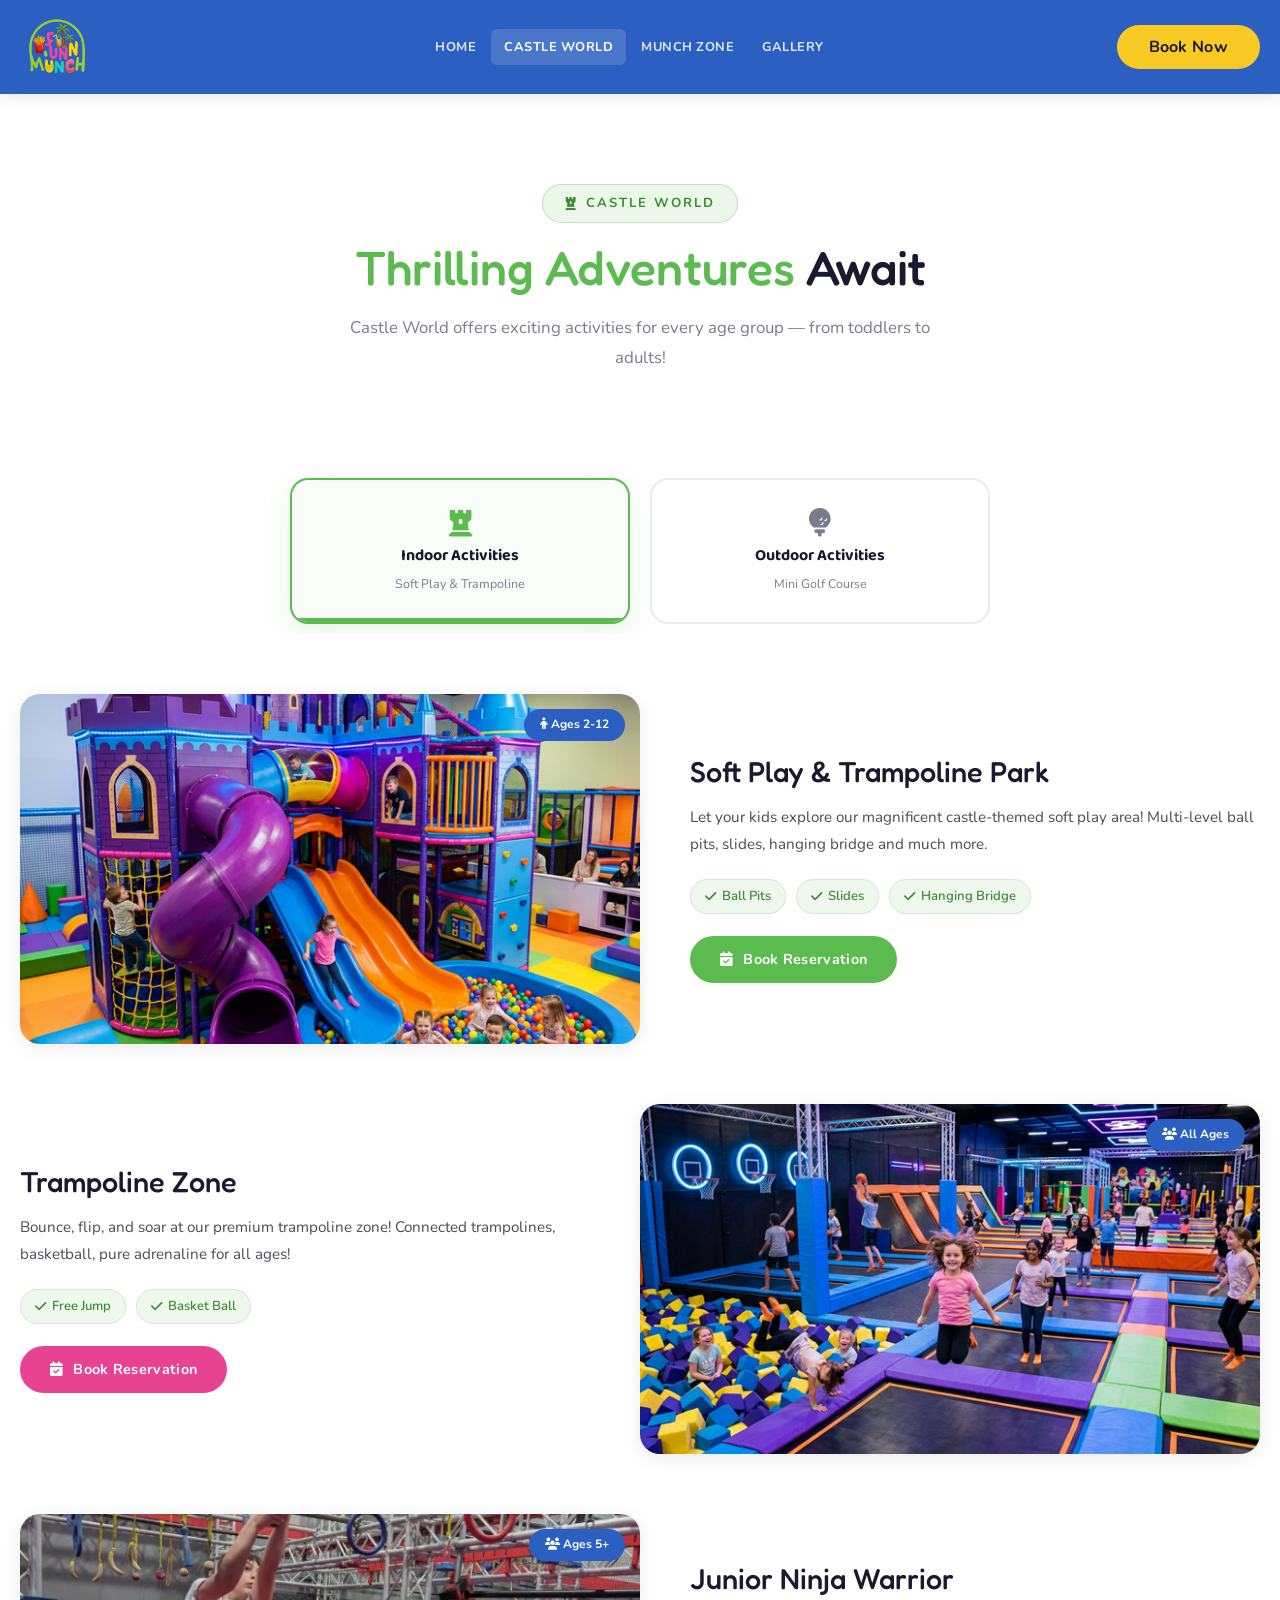
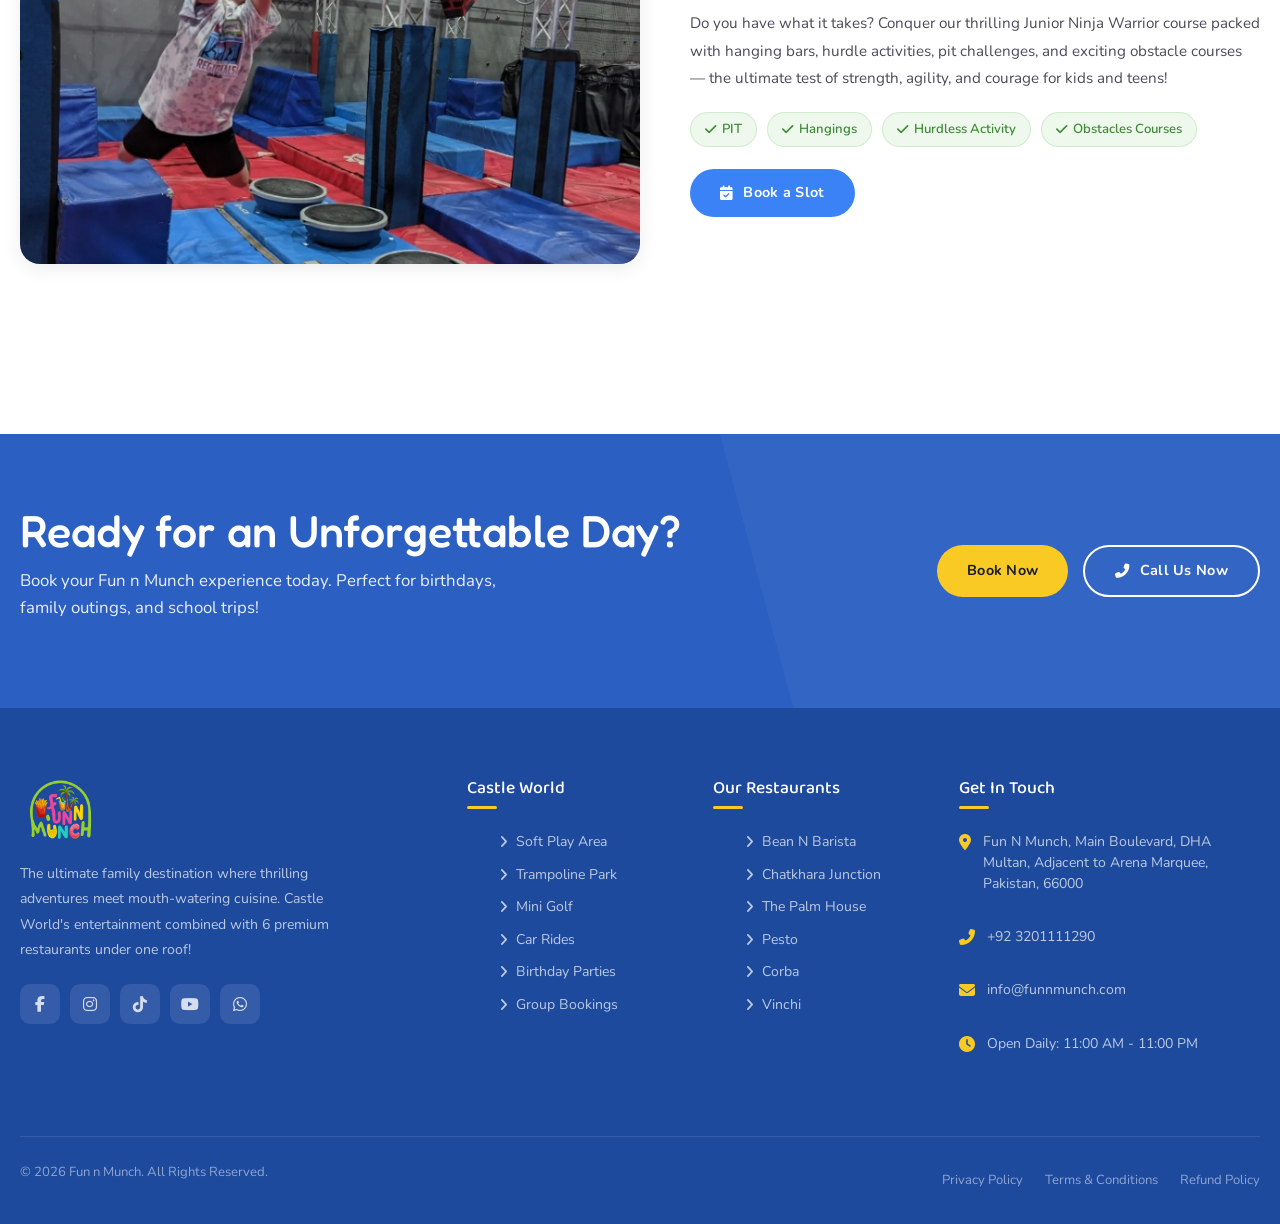
==== commit 11fa8758: "Update activity descriptions in `fun.html` and refresh restaurant images in `munch.html` with new as" ====
--- a/fun.html
+++ b/fun.html
@@ -121,7 +121,7 @@
                     <div class="activity-info">
                         <h3>Trampoline Zone</h3>
                         <p>Bounce, flip, and soar at our premium trampoline zone! Connected trampolines, basketball,
-                            dodgeball courts, and foam pit diving — pure adrenaline for all ages!</p>
+                            pure adrenaline for all ages!</p>
                         <div class="activity-features">
                             <span class="activity-feature"><i class="fas fa-check"></i> Free Jump</span>
                             <span class="activity-feature"><i class="fas fa-check"></i> Basket Ball </span>
@@ -140,9 +140,9 @@
                     </div>
                     <div class="activity-info">
                         <h3>Junior Ninja Warrior</h3>
-                        <p>Challenge your family and friends on our beautifully outdoor mini golf course!
-                            Creative
-                            obstacles, water features, and castle-themed decorations make every round an adventure.</p>
+                        <p>Do you have what it takes? Conquer our thrilling Junior Ninja Warrior course packed with
+                            hanging bars, hurdle activities, pit challenges, and exciting obstacle courses — the
+                            ultimate test of strength, agility, and courage for kids and teens!</p>
                         <div class="activity-features">
                             <span class="activity-feature"><i class="fas fa-check"></i> PIT</span>
                             <span class="activity-feature"><i class="fas fa-check"></i> Hangings</span>
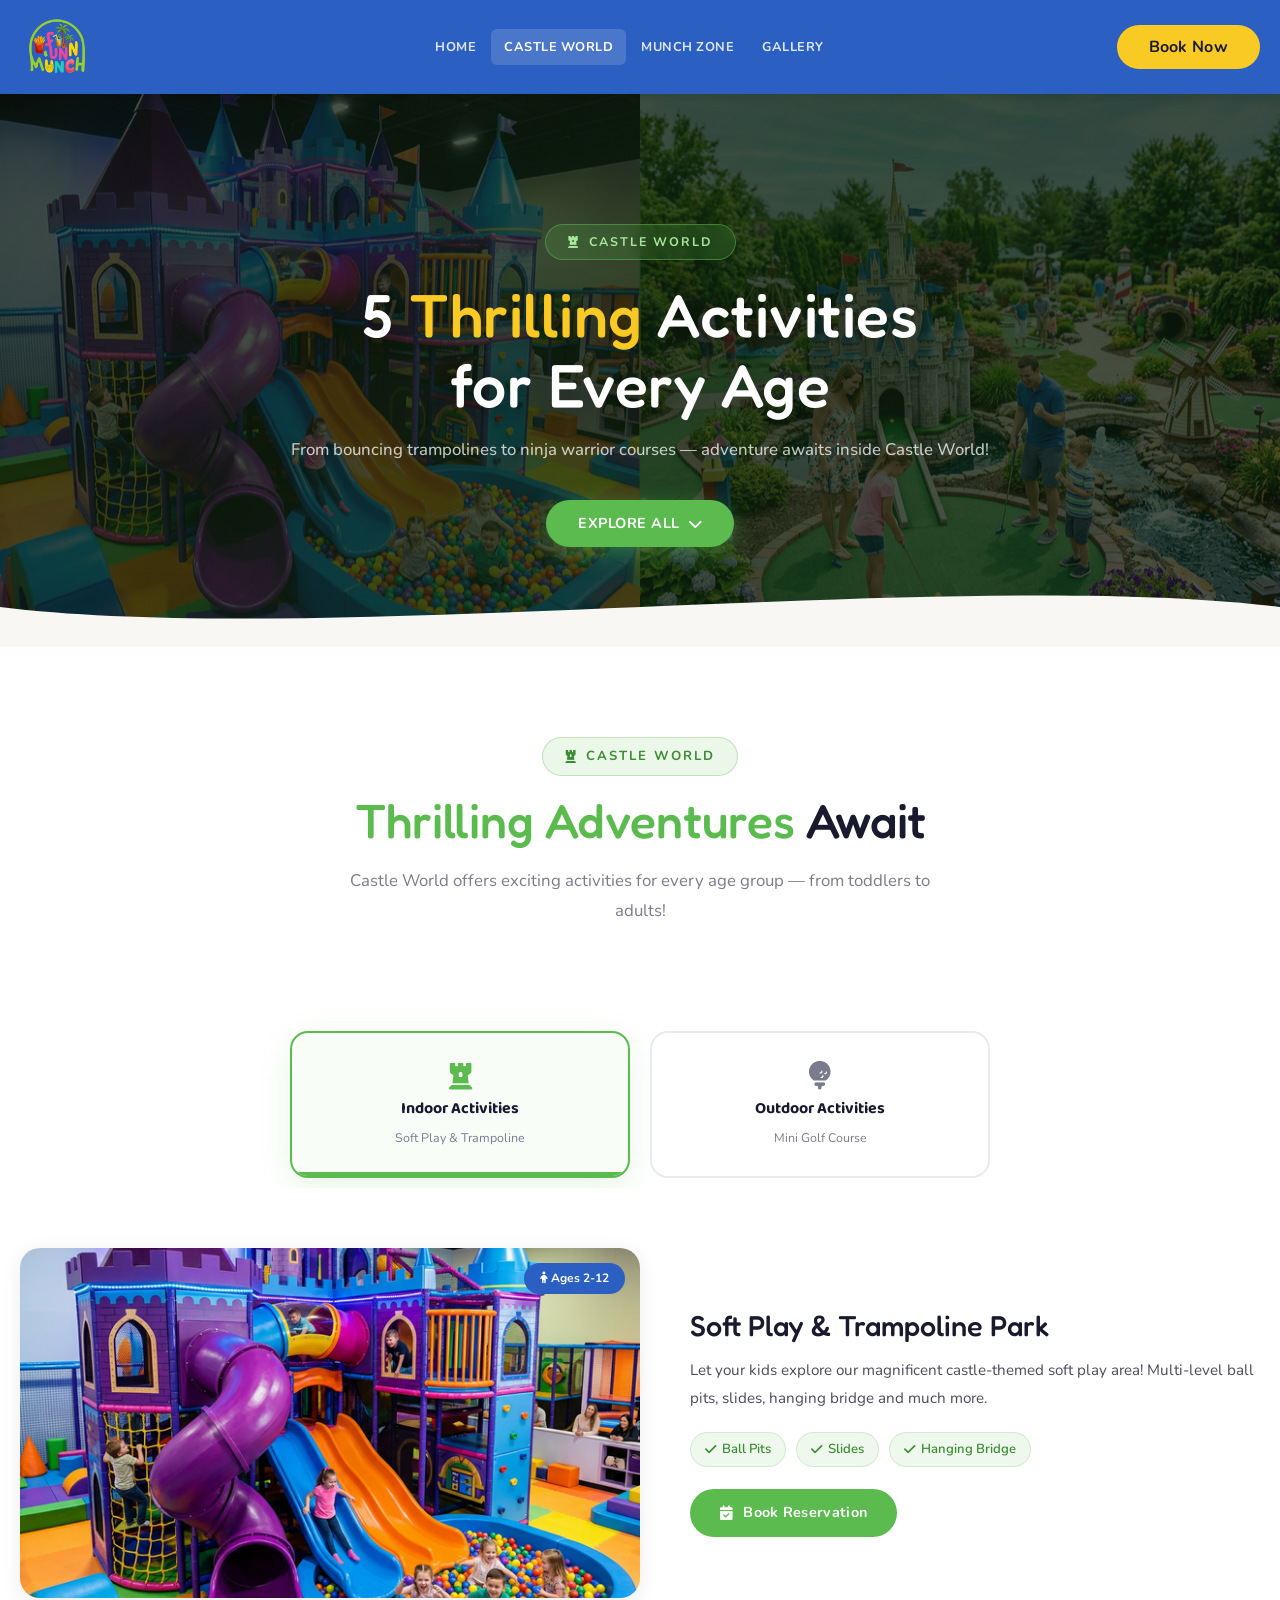
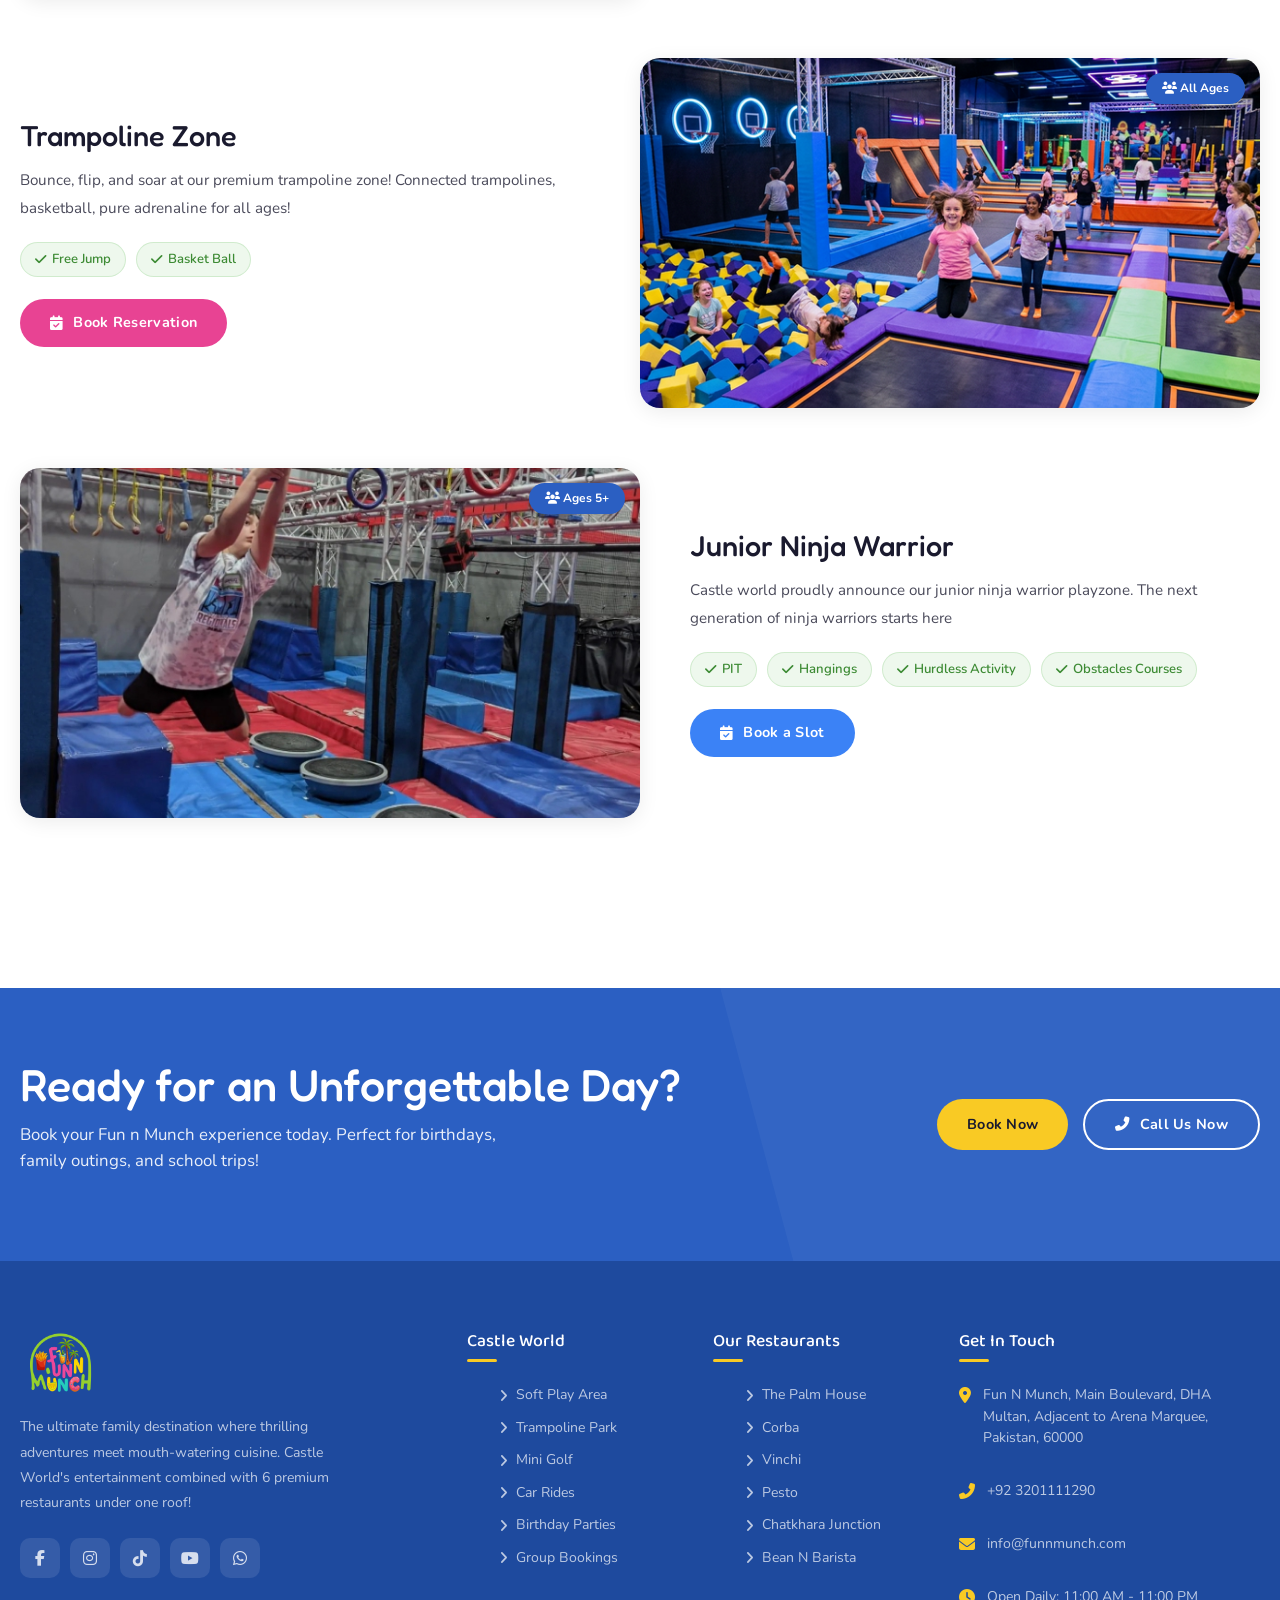
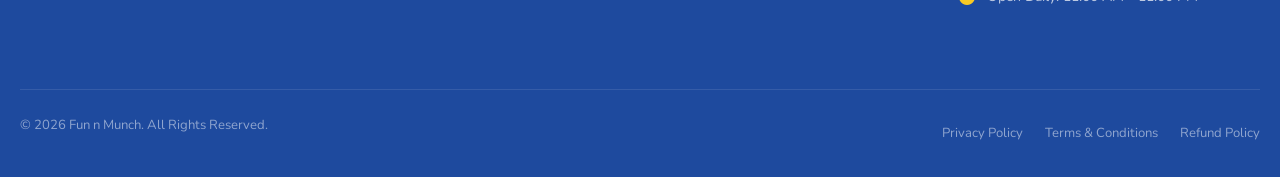
==== commit bea7cb2b: ": Add new hero banners and activity sections, introduce global styling, and update footer details ac" ====
--- a/fun.html
+++ b/fun.html
@@ -57,8 +57,43 @@
 
 
 
+    <!-- CASTLE WORLD HERO BANNER -->
+    <section class="munch-hero-banner fun-hero-banner" id="fun-hero">
+        <!-- Split background images -->
+        <div class="munch-banner-bg">
+            <div class="munch-banner-half munch-banner-left"
+                style="background-image: url('assets/images/castle-softplay.png');"></div>
+            <div class="munch-banner-half munch-banner-right"
+                style="background-image: url('assets/images/mini-golf.png');"></div>
+        </div>
+        <!-- Dark overlay -->
+        <div class="munch-banner-overlay fun-banner-overlay"></div>
+
+        <!-- Content -->
+        <div class="munch-banner-content container">
+            <div class="munch-banner-inner" data-aos="fade-up">
+                <span class="munch-banner-eyebrow fun-eyebrow"><i class="fas fa-chess-rook"></i> Castle World</span>
+                <h1 class="munch-banner-title">5 <span class="fun-highlight">Thrilling</span> Activities<br>for Every
+                    Age</h1>
+                <p class="munch-banner-subtitle">From bouncing trampolines to ninja warrior courses — adventure awaits
+                    inside Castle World!</p>
+
+                <a href="#castle-world" class="munch-banner-cta fun-banner-cta">
+                    Explore All <i class="fas fa-chevron-down"></i>
+                </a>
+            </div>
+        </div>
+
+        <!-- Divider wave -->
+        <div class="munch-banner-wave">
+            <svg viewBox="0 0 1440 80" preserveAspectRatio="none" xmlns="http://www.w3.org/2000/svg">
+                <path d="M0,40 C360,80 1080,0 1440,40 L1440,80 L0,80 Z" fill="#f9f7f4" />
+            </svg>
+        </div>
+    </section>
 
     <!-- CASTLE WORLD ACTIVITIES -->
+
     <section class="activities" id="castle-world">
         <div class="container">
             <div class="activities-header" data-aos="fade-up">
@@ -140,9 +175,8 @@
                     </div>
                     <div class="activity-info">
                         <h3>Junior Ninja Warrior</h3>
-                        <p>Do you have what it takes? Conquer our thrilling Junior Ninja Warrior course packed with
-                            hanging bars, hurdle activities, pit challenges, and exciting obstacle courses — the
-                            ultimate test of strength, agility, and courage for kids and teens!</p>
+                        <p>Castle world proudly announce our junior ninja warrior playzone. The next generation of ninja
+                            warriors starts here</p>
                         <div class="activity-features">
                             <span class="activity-feature"><i class="fas fa-check"></i> PIT</span>
                             <span class="activity-feature"><i class="fas fa-check"></i> Hangings</span>
@@ -253,18 +287,22 @@
                 <div class="footer-col">
                     <h4>Our Restaurants</h4>
                     <ul>
-                        <li><a href="https://beannbarista.com/" target="_blank"><i class="fas fa-angle-right"></i> Bean
-                                N Barista</a></li>
-                        <li><a href="https://chatkharajunction.com/" target="_blank"><i class="fas fa-angle-right"></i>
-                                Chatkhara Junction</a></li>
                         <li><a href="https://thepalmhouse.com.pk/" target="_blank"><i class="fas fa-angle-right"></i>
                                 The Palm House</a></li>
-                        <li><a href="https://pesto.com.pk/" target="_blank"><i class="fas fa-angle-right"></i> Pesto</a>
-                        </li>
-                        <li><a href="https://corba.com.pk/" target="_blank"><i class="fas fa-angle-right"></i> Corba</a>
+                        <li><a href="https://corba.com.pk/" target="_blank"><i class="fas fa-angle-right"></i>
+                                Corba</a>
                         </li>
                         <li><a href="https://vinchi.com.pk/" target="_blank"><i class="fas fa-angle-right"></i>
                                 Vinchi</a></li>
+                        <li><a href="https://pesto.com.pk/" target="_blank"><i class="fas fa-angle-right"></i>
+                                Pesto</a>
+                        </li>
+                        <li><a href="https://chatkharajunction.com/" target="_blank"><i class="fas fa-angle-right"></i>
+                                Chatkhara Junction</a></li>
+
+                        <li><a href="https://beannbarista.com/" target="_blank"><i class="fas fa-angle-right"></i> Bean
+                                N Barista</a></li>
+
                     </ul>
                 </div>
 
@@ -272,7 +310,7 @@
                     <h4>Get In Touch</h4>
                     <div class="footer-contact-item">
                         <i class="fas fa-map-marker-alt"></i>
-                        <p>Fun N Munch, Main Boulevard, DHA Multan, Adjacent to Arena Marquee, Pakistan, 66000</p>
+                        <p>Fun N Munch, Main Boulevard, DHA Multan, Adjacent to Arena Marquee, Pakistan, 60000</p>
                     </div>
                     <div class="footer-contact-item">
                         <i class="fas fa-phone-alt"></i>
--- a/assets/css/style.css
+++ b/assets/css/style.css
@@ -2695,4 +2695,334 @@
         padding: 6px 14px;
         bottom: 16px;
     }
+}
+
+/* ===================================================
+   MUNCH HERO BANNER — Split image with restaurant pills
+   =================================================== */
+
+.munch-hero-banner {
+    position: relative;
+    min-height: 520px;
+    display: flex;
+    align-items: center;
+    justify-content: center;
+    overflow: hidden;
+    padding-top: 70px; /* navbar height offset */
+}
+
+/* Split halves */
+.munch-banner-bg {
+    position: absolute;
+    inset: 0;
+    display: flex;
+    z-index: 0;
+}
+
+.munch-banner-half {
+    flex: 1;
+    background-size: cover;
+    background-position: center;
+    transition: transform 8s ease;
+}
+
+.munch-hero-banner:hover .munch-banner-half {
+    transform: scale(1.04);
+}
+
+/* Dark gradient overlay */
+.munch-banner-overlay {
+    position: absolute;
+    inset: 0;
+    z-index: 1;
+    background: linear-gradient(
+        135deg,
+        rgba(10, 10, 20, 0.72) 0%,
+        rgba(20, 10, 40, 0.78) 50%,
+        rgba(10, 10, 20, 0.72) 100%
+    );
+}
+
+/* Central divider glow line */
+.munch-banner-bg::after {
+    content: '';
+    position: absolute;
+    left: 50%;
+    top: 10%;
+    bottom: 10%;
+    width: 2px;
+    background: linear-gradient(to bottom,
+        transparent,
+        rgba(255, 107, 53, 0.6) 30%,
+        rgba(249, 202, 36, 0.8) 50%,
+        rgba(255, 107, 53, 0.6) 70%,
+        transparent
+    );
+    transform: translateX(-50%);
+    z-index: 2;
+    border-radius: 2px;
+}
+
+/* Content wrapper */
+.munch-banner-content {
+    position: relative;
+    z-index: 3;
+    width: 100%;
+    padding: 60px 20px 100px;
+}
+
+.munch-banner-inner {
+    text-align: center;
+    max-width: 860px;
+    margin: 0 auto;
+}
+
+/* Eyebrow label */
+.munch-banner-eyebrow {
+    display: inline-flex;
+    align-items: center;
+    gap: 8px;
+    background: rgba(255, 107, 53, 0.2);
+    border: 1.5px solid rgba(255, 107, 53, 0.5);
+    color: #ffb38a;
+    padding: 7px 22px;
+    border-radius: 50px;
+    font-size: 0.78rem;
+    font-weight: 700;
+    letter-spacing: 2px;
+    text-transform: uppercase;
+    margin-bottom: 20px;
+    backdrop-filter: blur(8px);
+}
+
+/* Main title */
+.munch-banner-title {
+    font-family: var(--font-display);
+    font-size: clamp(2rem, 5.5vw, 3.8rem);
+    color: #fff;
+    line-height: 1.15;
+    margin-bottom: 16px;
+    text-shadow: 0 4px 30px rgba(0, 0, 0, 0.5);
+    letter-spacing: 0.5px;
+}
+
+.munch-banner-title .highlight-orange {
+    color: var(--yellow);
+}
+
+/* Subtitle */
+.munch-banner-subtitle {
+    font-size: 1.05rem;
+    color: rgba(255, 255, 255, 0.75);
+    margin-bottom: 36px;
+    line-height: 1.7;
+    font-weight: 500;
+}
+
+/* Pills row */
+.munch-banner-pills {
+    display: flex;
+    flex-wrap: wrap;
+    justify-content: center;
+    gap: 10px;
+    margin-bottom: 36px;
+}
+
+.munch-pill {
+    display: inline-flex;
+    align-items: center;
+    gap: 7px;
+    padding: 9px 20px;
+    border-radius: 50px;
+    font-size: 0.85rem;
+    font-weight: 700;
+    letter-spacing: 0.3px;
+    background: rgba(255, 255, 255, 0.1);
+    border: 1.5px solid rgba(255, 255, 255, 0.2);
+    color: rgba(255, 255, 255, 0.9);
+    backdrop-filter: blur(10px);
+    -webkit-backdrop-filter: blur(10px);
+    transition: all 0.3s var(--ease);
+    cursor: pointer;
+}
+
+.munch-pill:hover {
+    background: rgba(255, 107, 53, 0.3);
+    border-color: rgba(255, 107, 53, 0.6);
+    color: #fff;
+    transform: translateY(-3px);
+    box-shadow: 0 8px 24px rgba(255, 107, 53, 0.25);
+}
+
+.munch-pill.featured {
+    background: rgba(249, 202, 36, 0.2);
+    border-color: rgba(249, 202, 36, 0.5);
+    color: var(--yellow);
+}
+
+.munch-pill.featured:hover {
+    background: rgba(249, 202, 36, 0.35);
+    border-color: var(--yellow);
+    color: #fff;
+    box-shadow: 0 8px 24px rgba(249, 202, 36, 0.3);
+}
+
+/* CTA scroll down button */
+.munch-banner-cta {
+    display: inline-flex;
+    align-items: center;
+    gap: 8px;
+    padding: 12px 32px;
+    border-radius: 50px;
+    background: var(--orange);
+    color: #fff;
+    font-weight: 700;
+    font-size: 0.9rem;
+    letter-spacing: 0.5px;
+    text-transform: uppercase;
+    transition: all 0.3s var(--ease);
+    box-shadow: 0 6px 24px rgba(255, 107, 53, 0.4);
+}
+
+.munch-banner-cta:hover {
+    background: var(--yellow);
+    color: var(--text-dark);
+    transform: translateY(-3px);
+    box-shadow: 0 10px 30px rgba(249, 202, 36, 0.4);
+}
+
+.munch-banner-cta i {
+    animation: bounceDown 1.5s ease infinite;
+}
+
+@keyframes bounceDown {
+    0%, 100% { transform: translateY(0); }
+    50% { transform: translateY(5px); }
+}
+
+/* Wave divider at bottom */
+.munch-banner-wave {
+    position: absolute;
+    bottom: 0;
+    left: 0;
+    width: 100%;
+    z-index: 4;
+    line-height: 0;
+}
+
+.munch-banner-wave svg {
+    width: 100%;
+    height: 80px;
+    display: block;
+}
+
+/* --- Responsive --- */
+@media (max-width: 768px) {
+    .munch-hero-banner {
+        min-height: 480px;
+        padding-top: 60px;
+    }
+
+    .munch-banner-title {
+        font-size: 1.9rem;
+    }
+
+    .munch-banner-subtitle {
+        font-size: 0.92rem;
+    }
+
+    .munch-pill {
+        padding: 7px 15px;
+        font-size: 0.78rem;
+    }
+
+    .munch-banner-bg::after {
+        display: none; /* hide divider line on mobile */
+    }
+}
+
+@media (max-width: 480px) {
+    .munch-hero-banner {
+        min-height: 420px;
+    }
+
+    .munch-banner-pills {
+        gap: 7px;
+    }
+
+    .munch-pill {
+        padding: 6px 12px;
+        font-size: 0.74rem;
+    }
+}
+
+/* ===================================================
+   CASTLE WORLD HERO BANNER — Fun.html theme overrides
+   =================================================== */
+
+/* Green-tinted overlay for Castle World */
+.fun-banner-overlay {
+    background: linear-gradient(
+        135deg,
+        rgba(10, 20, 10, 0.72) 0%,
+        rgba(15, 35, 15, 0.80) 50%,
+        rgba(10, 20, 10, 0.72) 100%
+    ) !important;
+}
+
+/* Green divider glow line */
+.fun-hero-banner .munch-banner-bg::after {
+    background: linear-gradient(to bottom,
+        transparent,
+        rgba(91, 187, 79, 0.6) 30%,
+        rgba(249, 202, 36, 0.8) 50%,
+        rgba(91, 187, 79, 0.6) 70%,
+        transparent
+    ) !important;
+}
+
+/* Green eyebrow badge */
+.fun-eyebrow {
+    background: rgba(91, 187, 79, 0.2) !important;
+    border-color: rgba(91, 187, 79, 0.5) !important;
+    color: #a8e89c !important;
+}
+
+/* Yellow highlight on title */
+.fun-highlight {
+    color: var(--yellow);
+}
+
+/* Fun pills — green tint */
+.munch-pill.fun-pill:hover {
+    background: rgba(91, 187, 79, 0.3);
+    border-color: rgba(91, 187, 79, 0.6);
+    color: #fff;
+    box-shadow: 0 8px 24px rgba(91, 187, 79, 0.25);
+}
+
+/* Featured pill — green/yellow highlight */
+.munch-pill.featured-fun {
+    background: rgba(91, 187, 79, 0.2);
+    border-color: rgba(91, 187, 79, 0.5);
+    color: #a8e89c;
+}
+
+.munch-pill.featured-fun:hover {
+    background: rgba(91, 187, 79, 0.35);
+    border-color: var(--green);
+    color: #fff;
+    box-shadow: 0 8px 24px rgba(91, 187, 79, 0.3);
+}
+
+/* Green CTA button */
+.fun-banner-cta {
+    background: var(--green) !important;
+    box-shadow: 0 6px 24px rgba(91, 187, 79, 0.45) !important;
+}
+
+.fun-banner-cta:hover {
+    background: var(--yellow) !important;
+    color: var(--text-dark) !important;
+    box-shadow: 0 10px 30px rgba(249, 202, 36, 0.4) !important;
 }
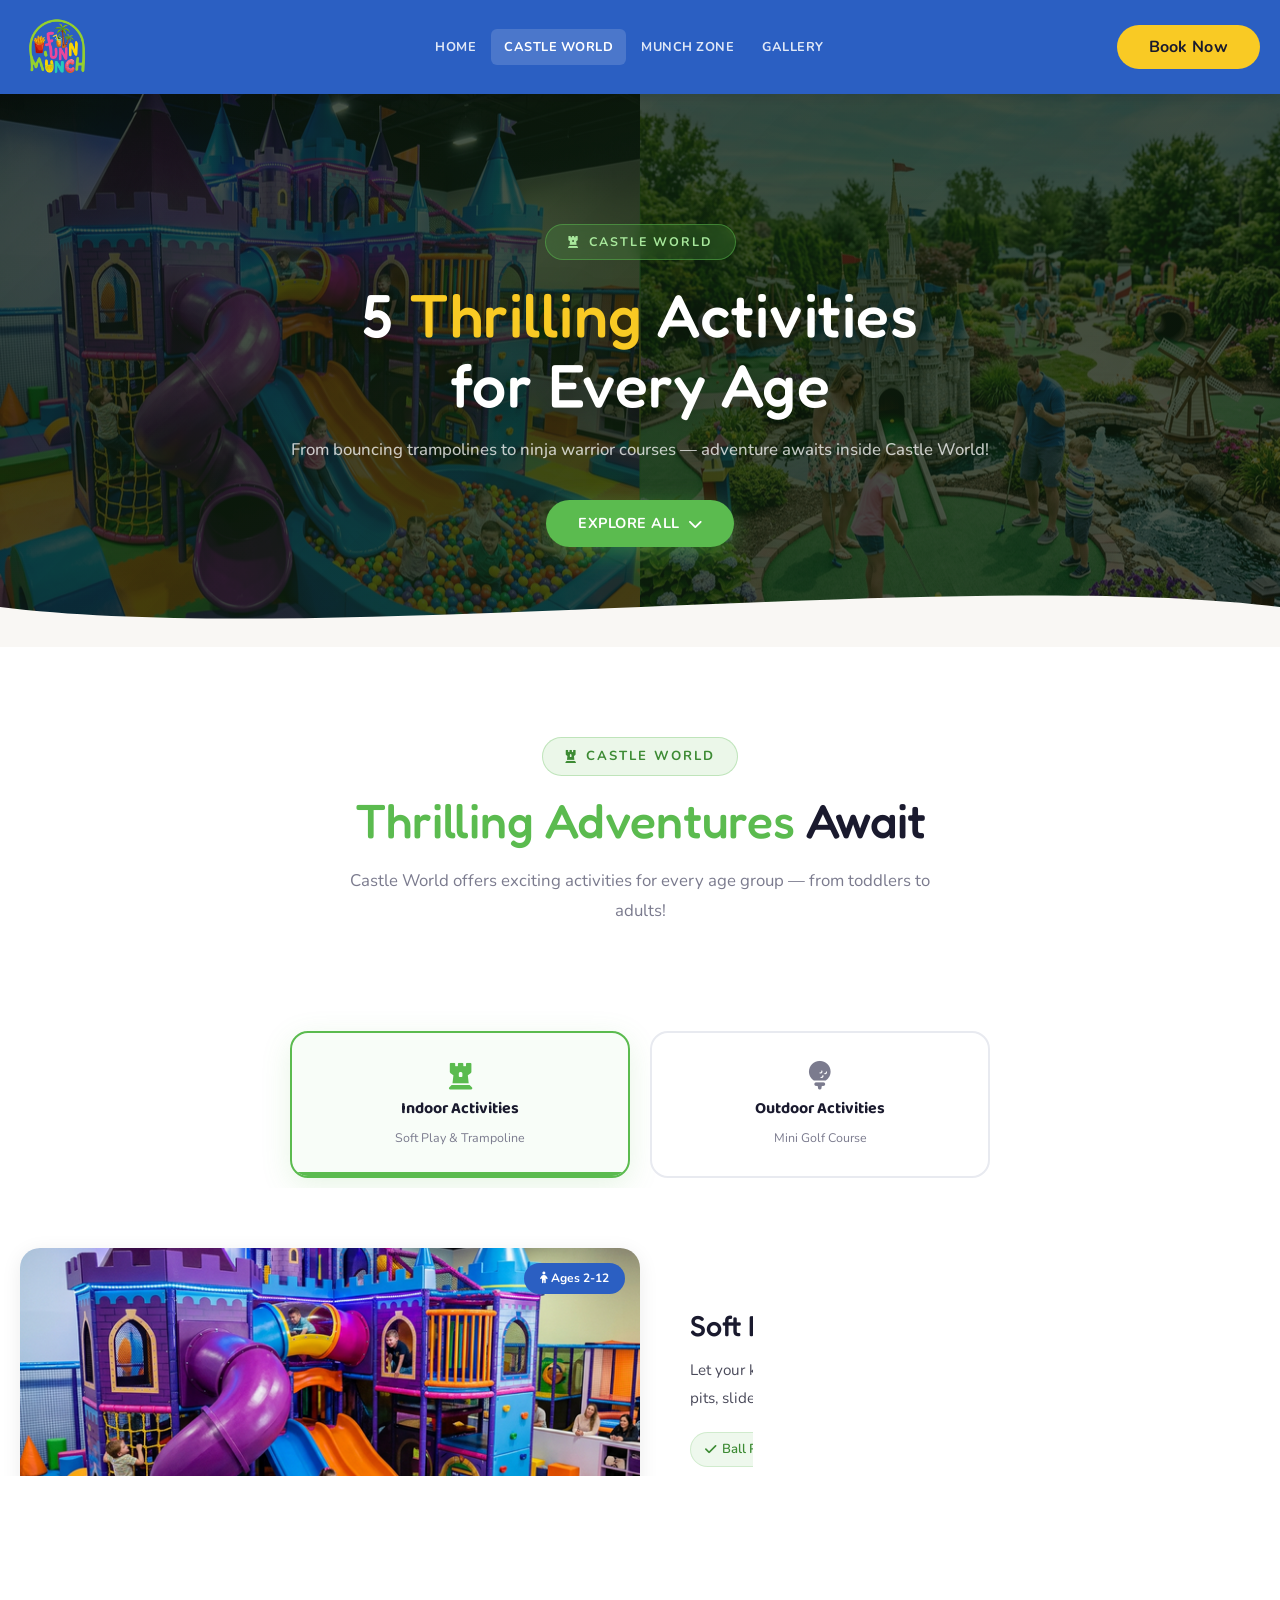
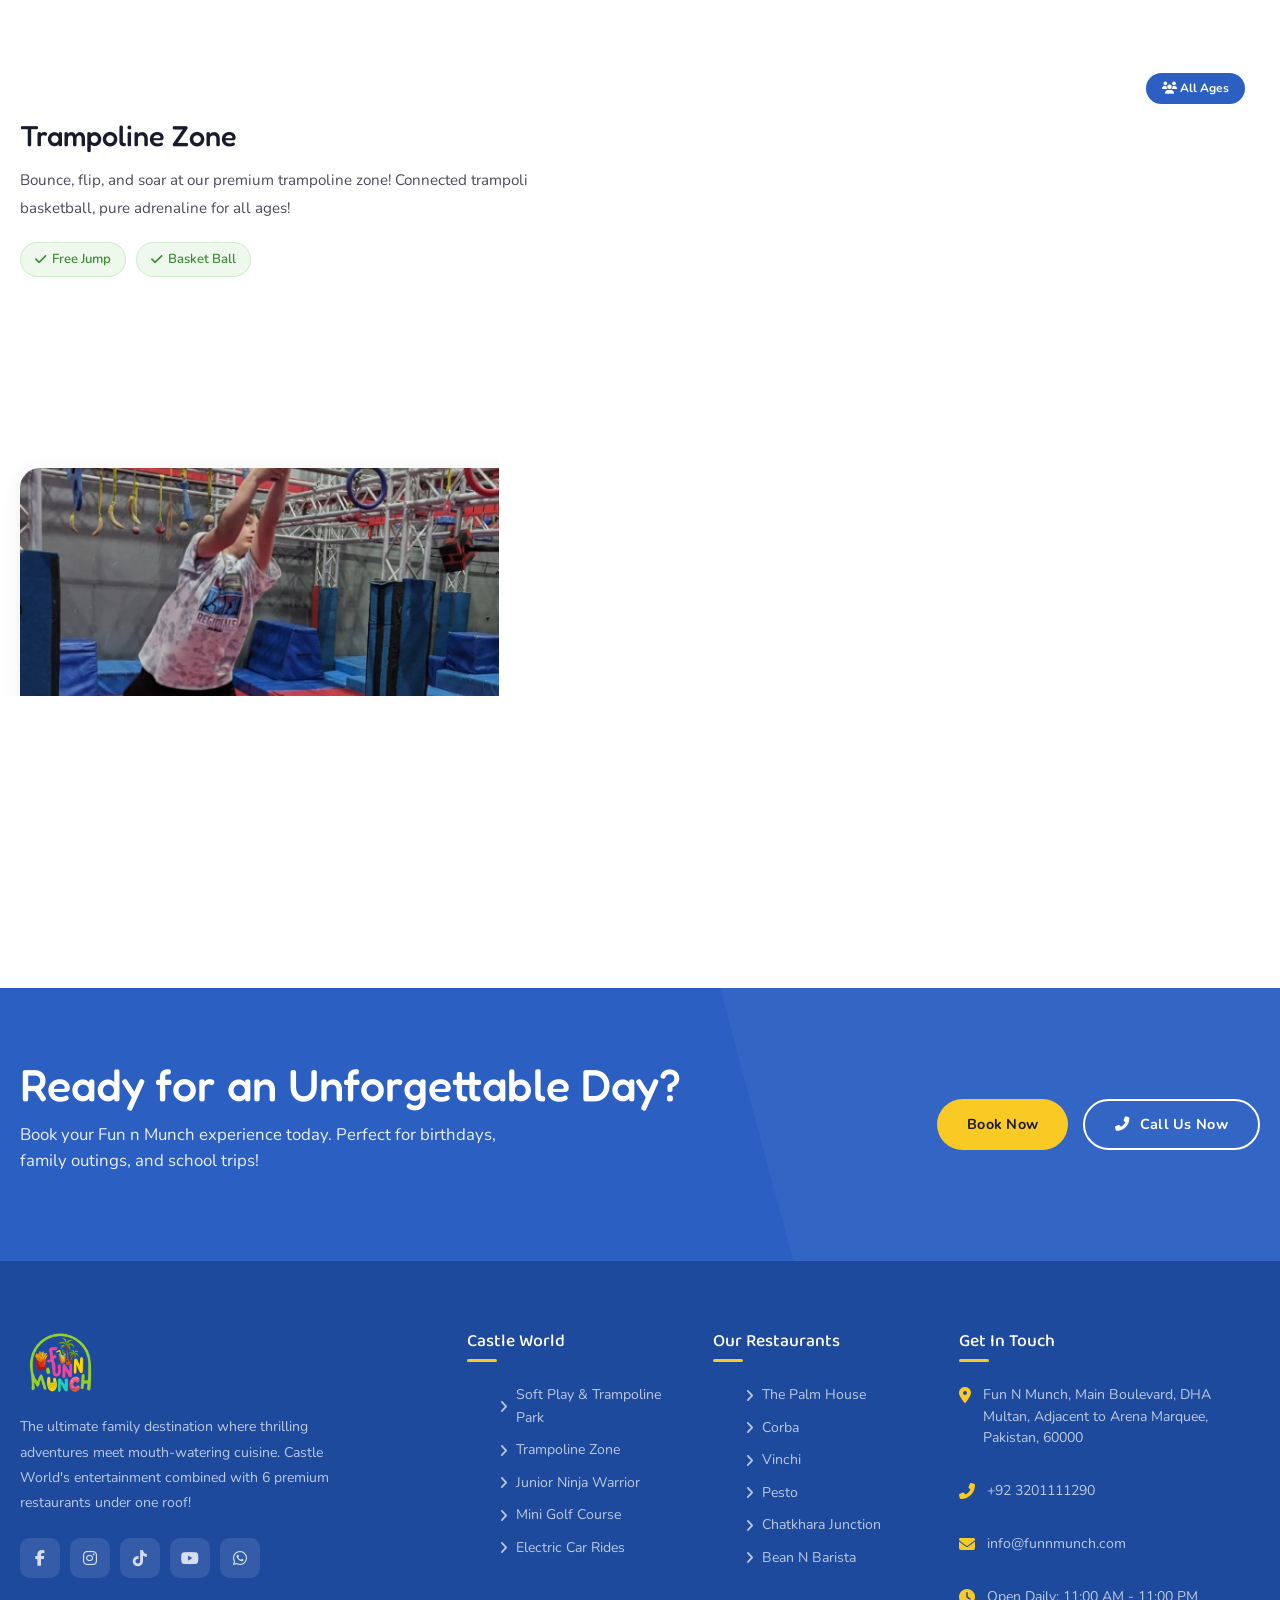
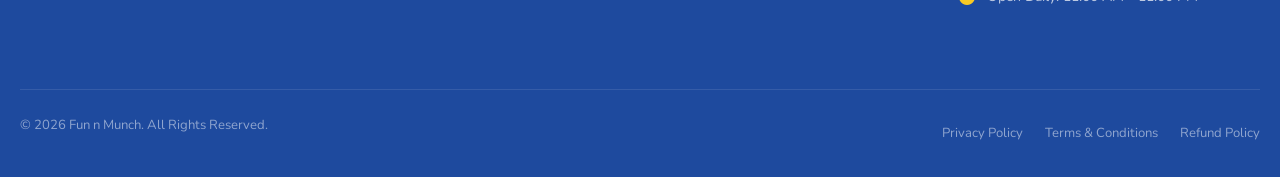
==== commit ef376544: "feat: Update restaurant images, revise 'Castle World' footer navigation links and descriptions, and " ====
--- a/fun.html
+++ b/fun.html
@@ -249,7 +249,7 @@
             </div>
             <div class="cta-buttons">
                 <a href="reservation.html" class="btn btn-yellow">Book Now</a>
-                <a href="tel:+923201111283" class="btn btn-outline-white"><i class="fas fa-phone-alt"></i> Call Us
+                <a href="tel:+923201111290" class="btn btn-outline-white"><i class="fas fa-phone-alt"></i> Call Us
                     Now</a>
             </div>
         </div>
@@ -275,12 +275,12 @@
                 <div class="footer-col">
                     <h4>Castle World</h4>
                     <ul>
-                        <li><a href="#castle-world"><i class="fas fa-angle-right"></i> Soft Play Area</a></li>
-                        <li><a href="#castle-world"><i class="fas fa-angle-right"></i> Trampoline Park</a></li>
-                        <li><a href="#castle-world"><i class="fas fa-angle-right"></i> Mini Golf</a></li>
-                        <li><a href="#castle-world"><i class="fas fa-angle-right"></i> Car Rides</a></li>
-                        <li><a href="#packages"><i class="fas fa-angle-right"></i> Birthday Parties</a></li>
-                        <li><a href="#packages"><i class="fas fa-angle-right"></i> Group Bookings</a></li>
+                        <li><a href="fun.html"><i class="fas fa-angle-right"></i> Soft Play & Trampoline Park</a>
+                        </li>
+                        <li><a href="fun.html"><i class="fas fa-angle-right"></i> Trampoline Zone</a></li>
+                        <li><a href="fun.html"><i class="fas fa-angle-right"></i> Junior Ninja Warrior</a></li>
+                        <li><a href="fun.html"><i class="fas fa-angle-right"></i> Mini Golf Course</a></li>
+                        <li><a href="fun.html"><i class="fas fa-angle-right"></i> Electric Car Rides</a></li>
                     </ul>
                 </div>
 
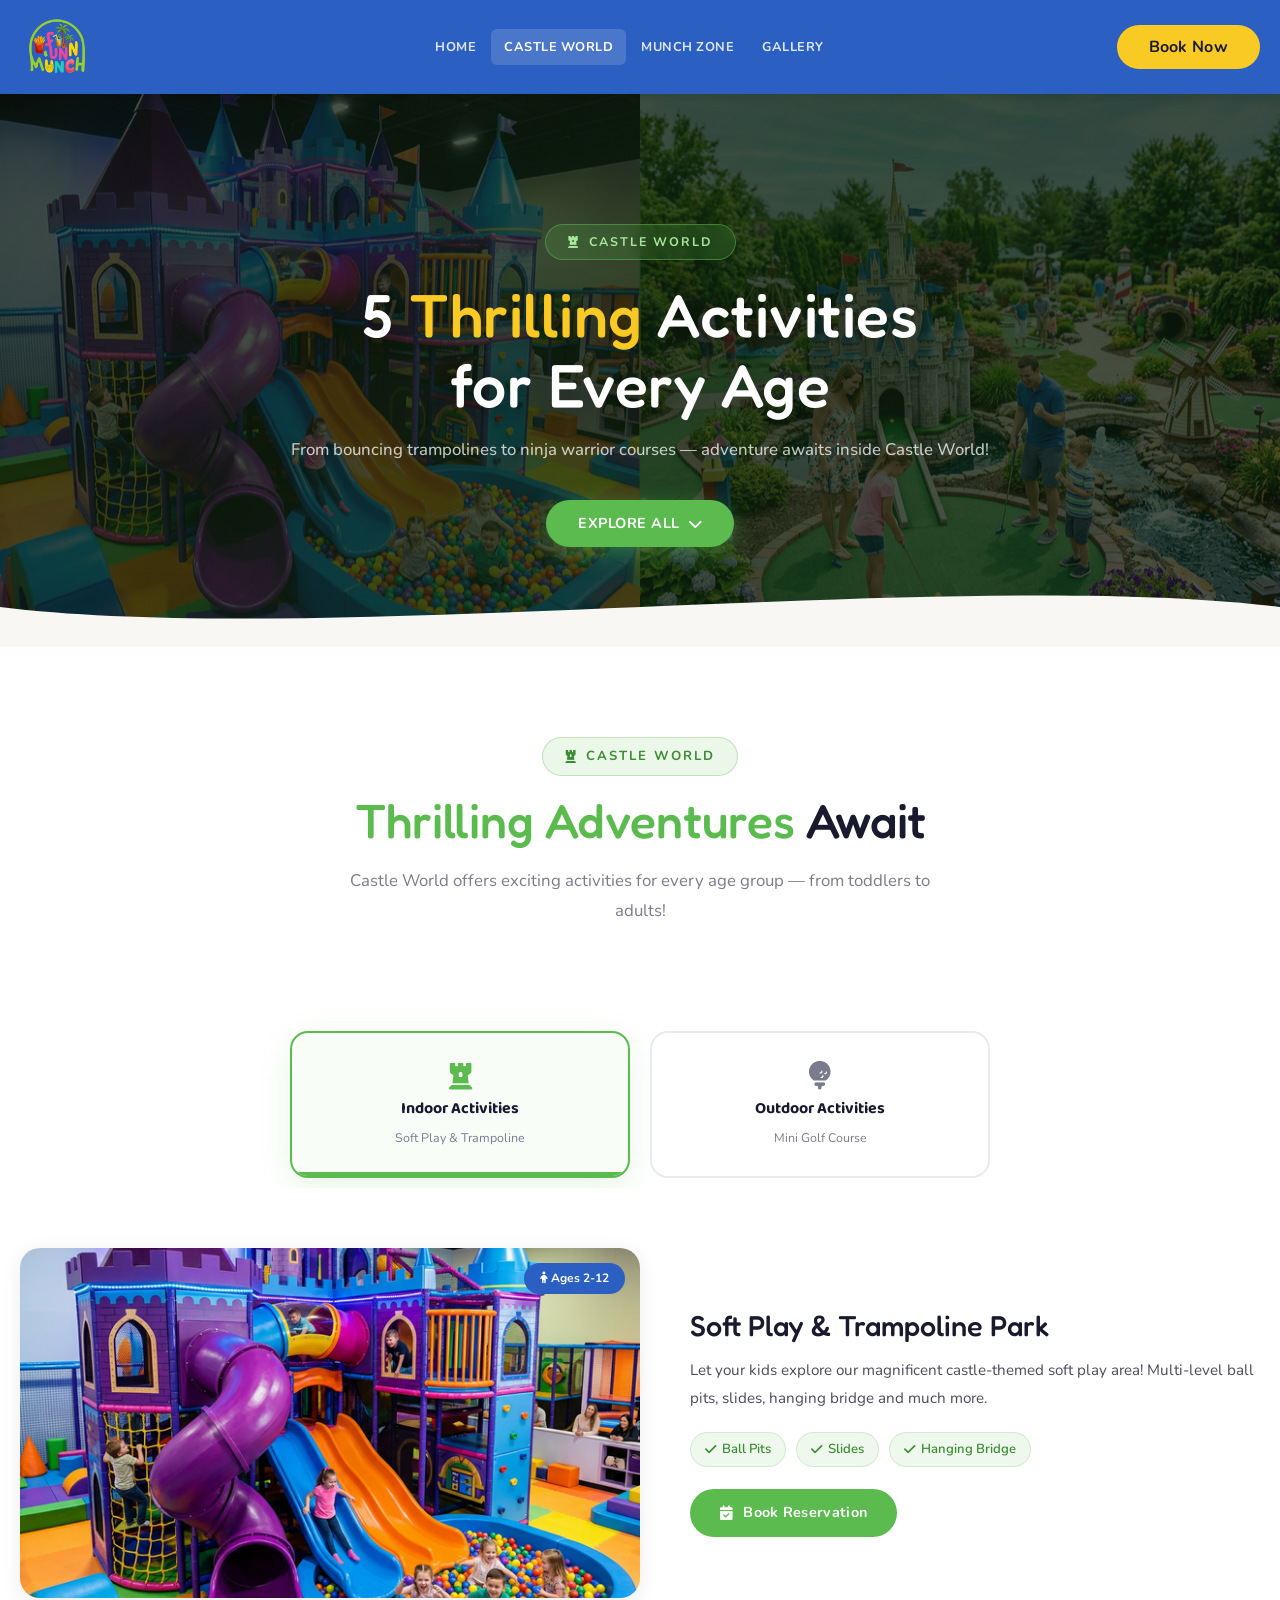
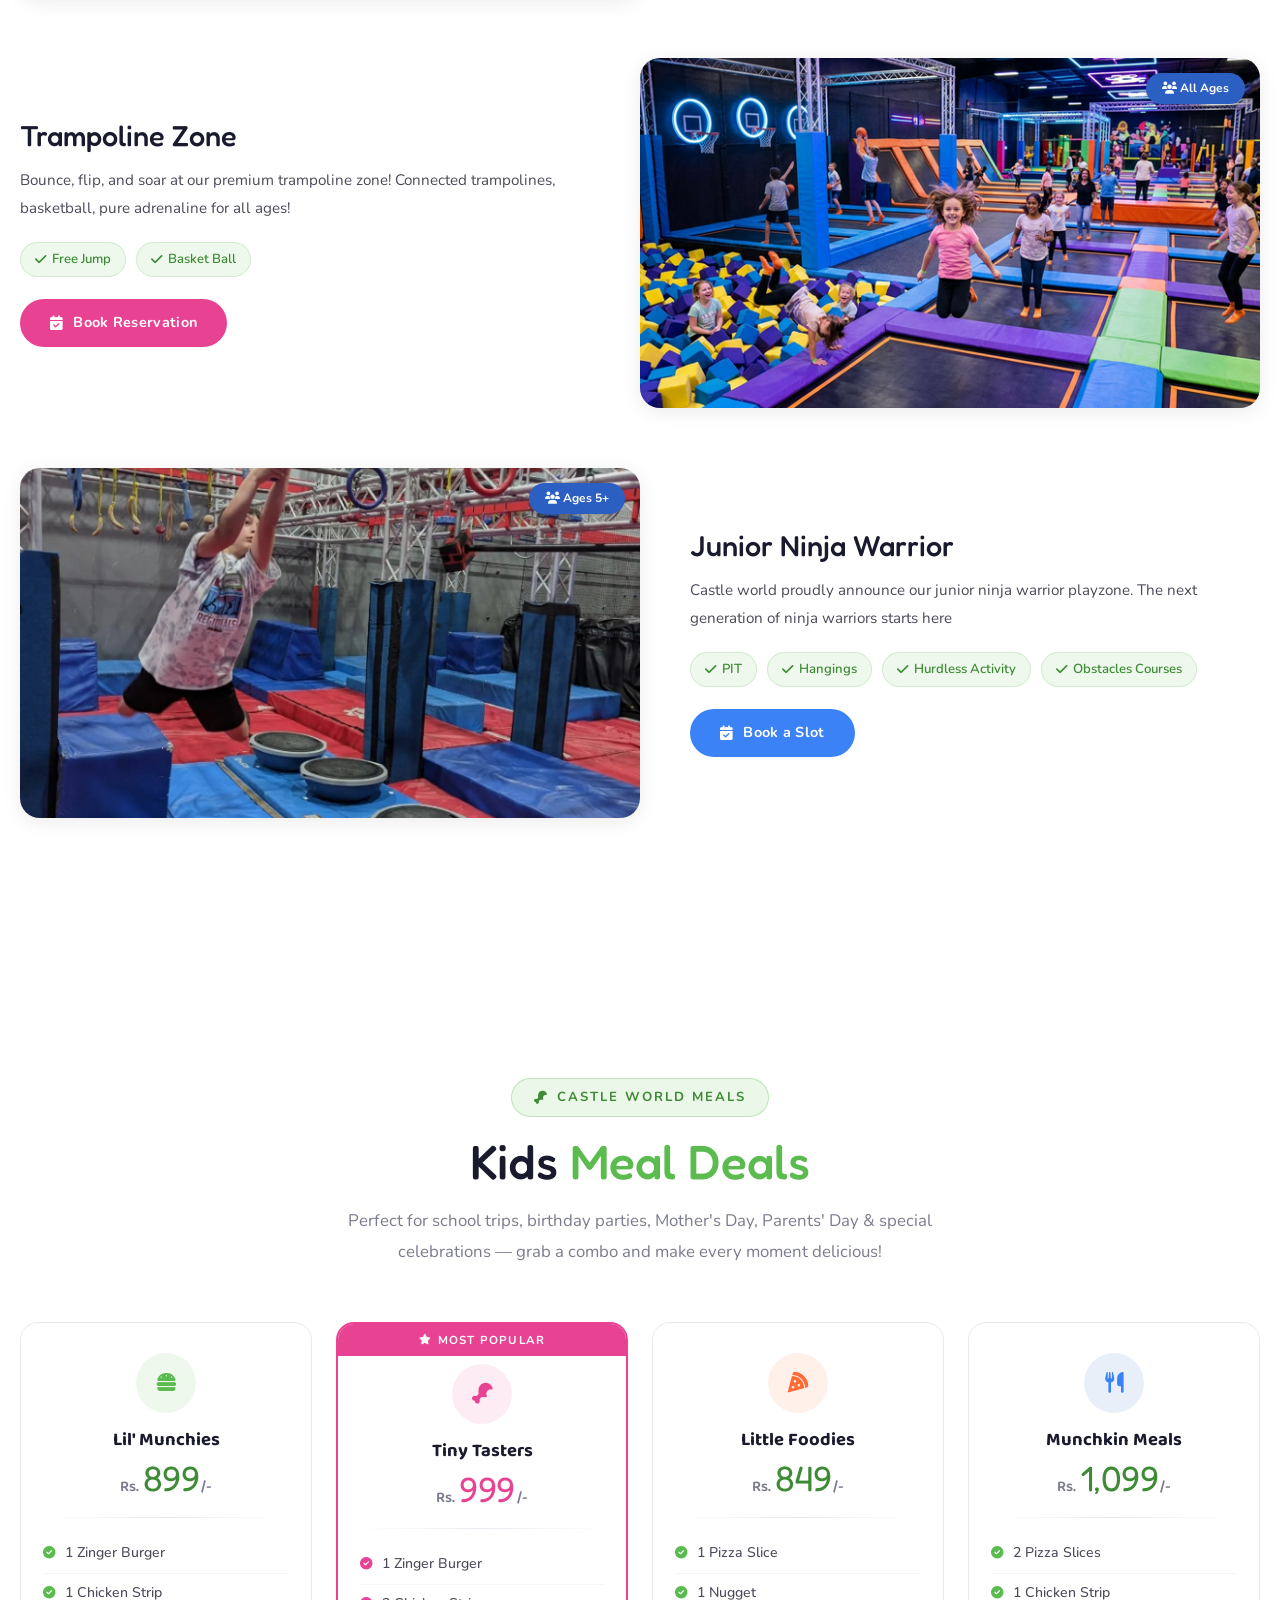
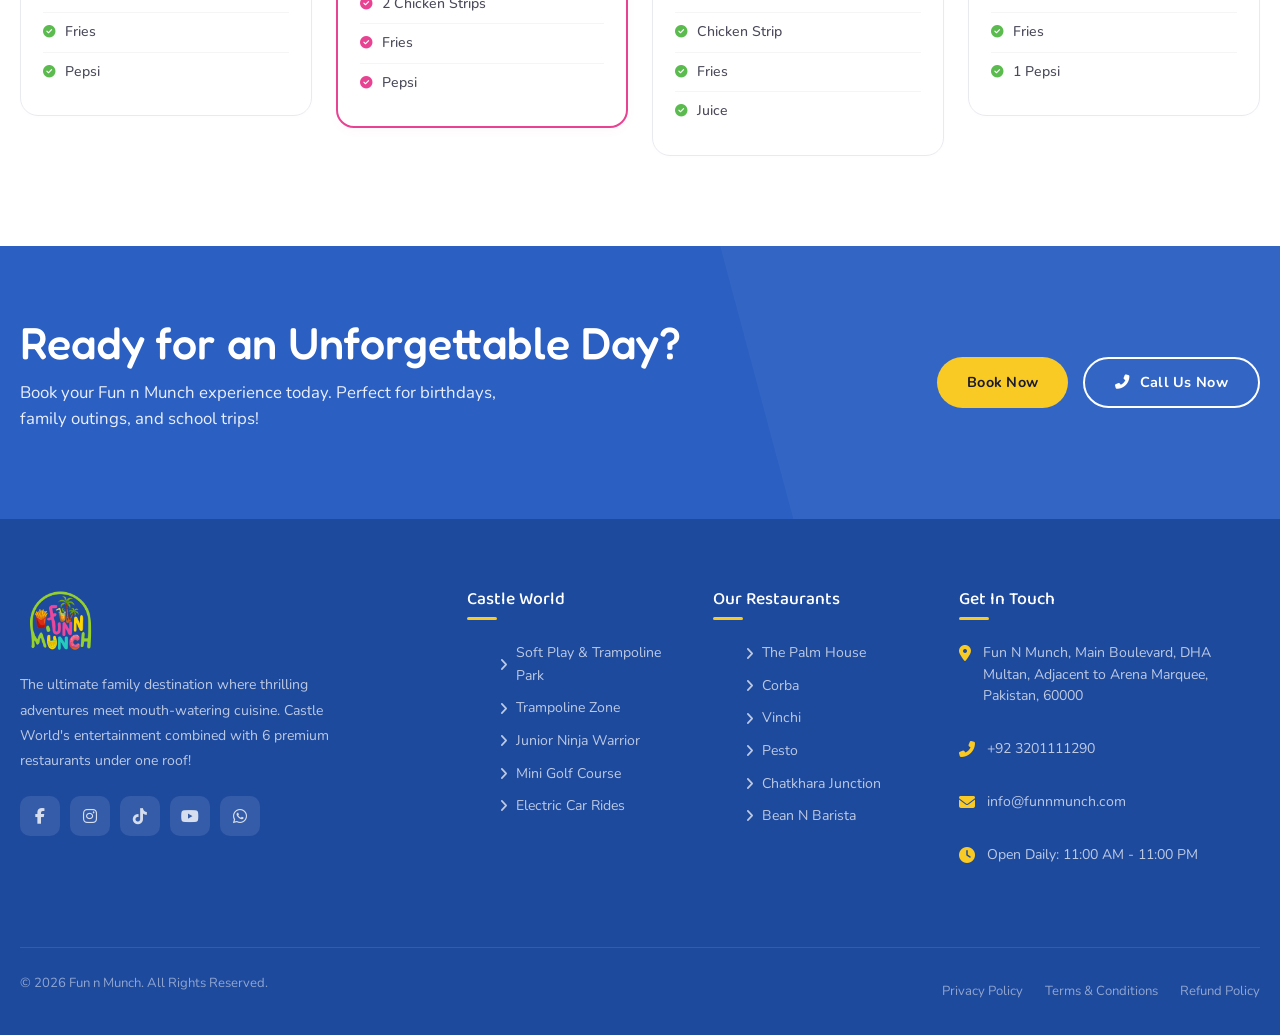
==== commit c522b593: "feat: Combine Soft Play and Trampoline Park into a single activity with updated pricing and details," ====
--- a/fun.html
+++ b/fun.html
@@ -238,6 +238,113 @@
         </section>
 
 
+    </section>
+
+    <!-- CASTLE WORLD MEALS -->
+    <section class="castle-meals" id="castle-meals">
+        <div class="container">
+            <div class="castle-meals-header" data-aos="fade-up">
+                <span class="section-badge fun"><i class="fas fa-drumstick-bite"></i> Castle World Meals</span>
+                <h2 class="section-title">Kids <span class="highlight-green">Meal Deals</span></h2>
+                <p class="section-subtitle" style="margin: 0 auto;">
+                    Perfect for school trips, birthday parties, Mother's Day, Parents' Day & special celebrations — grab a combo and make every moment delicious!
+                </p>
+            </div>
+
+            <div class="castle-meals-grid">
+
+                <!-- Lil' Munchies -->
+                <div class="castle-meal-card" data-aos="fade-up" data-aos-delay="100">
+                    <div class="meal-card-top">
+                        <div class="meal-icon-wrap green">
+                            <i class="fas fa-burger"></i>
+                        </div>
+                        <h3 class="meal-card-name">Lil' Munchies</h3>
+                        <div class="meal-card-price">
+                            <span class="price-rs">Rs.</span>
+                            <span class="price-amount">899</span>
+                            <span class="price-slash">/-</span>
+                        </div>
+                    </div>
+                    <div class="meal-card-divider"></div>
+                    <ul class="meal-card-items">
+                        <li><i class="fas fa-circle-check"></i> <span>1 Zinger Burger</span></li>
+                        <li><i class="fas fa-circle-check"></i> <span>1 Chicken Strip</span></li>
+                        <li><i class="fas fa-circle-check"></i> <span>Fries</span></li>
+                        <li><i class="fas fa-circle-check"></i> <span>Pepsi</span></li>
+                    </ul>
+                </div>
+
+                <!-- Tiny Tasters -->
+                <div class="castle-meal-card featured" data-aos="fade-up" data-aos-delay="200">
+                    <div class="meal-popular-tag"><i class="fas fa-star"></i> Most Popular</div>
+                    <div class="meal-card-top">
+                        <div class="meal-icon-wrap pink">
+                            <i class="fas fa-drumstick-bite"></i>
+                        </div>
+                        <h3 class="meal-card-name">Tiny Tasters</h3>
+                        <div class="meal-card-price">
+                            <span class="price-rs">Rs.</span>
+                            <span class="price-amount">999</span>
+                            <span class="price-slash">/-</span>
+                        </div>
+                    </div>
+                    <div class="meal-card-divider"></div>
+                    <ul class="meal-card-items">
+                        <li><i class="fas fa-circle-check"></i> <span>1 Zinger Burger</span></li>
+                        <li><i class="fas fa-circle-check"></i> <span>2 Chicken Strips</span></li>
+                        <li><i class="fas fa-circle-check"></i> <span>Fries</span></li>
+                        <li><i class="fas fa-circle-check"></i> <span>Pepsi</span></li>
+                    </ul>
+                </div>
+
+                <!-- Little Foodies -->
+                <div class="castle-meal-card" data-aos="fade-up" data-aos-delay="300">
+                    <div class="meal-card-top">
+                        <div class="meal-icon-wrap orange">
+                            <i class="fas fa-pizza-slice"></i>
+                        </div>
+                        <h3 class="meal-card-name">Little Foodies</h3>
+                        <div class="meal-card-price">
+                            <span class="price-rs">Rs.</span>
+                            <span class="price-amount">849</span>
+                            <span class="price-slash">/-</span>
+                        </div>
+                    </div>
+                    <div class="meal-card-divider"></div>
+                    <ul class="meal-card-items">
+                        <li><i class="fas fa-circle-check"></i> <span>1 Pizza Slice</span></li>
+                        <li><i class="fas fa-circle-check"></i> <span>1 Nugget</span></li>
+                        <li><i class="fas fa-circle-check"></i> <span>Chicken Strip</span></li>
+                        <li><i class="fas fa-circle-check"></i> <span>Fries</span></li>
+                        <li><i class="fas fa-circle-check"></i> <span>Juice</span></li>
+                    </ul>
+                </div>
+
+                <!-- Munchkin Meals -->
+                <div class="castle-meal-card" data-aos="fade-up" data-aos-delay="400">
+                    <div class="meal-card-top">
+                        <div class="meal-icon-wrap blue">
+                            <i class="fas fa-utensils"></i>
+                        </div>
+                        <h3 class="meal-card-name">Munchkin Meals</h3>
+                        <div class="meal-card-price">
+                            <span class="price-rs">Rs.</span>
+                            <span class="price-amount">1,099</span>
+                            <span class="price-slash">/-</span>
+                        </div>
+                    </div>
+                    <div class="meal-card-divider"></div>
+                    <ul class="meal-card-items">
+                        <li><i class="fas fa-circle-check"></i> <span>2 Pizza Slices</span></li>
+                        <li><i class="fas fa-circle-check"></i> <span>1 Chicken Strip</span></li>
+                        <li><i class="fas fa-circle-check"></i> <span>Fries</span></li>
+                        <li><i class="fas fa-circle-check"></i> <span>1 Pepsi</span></li>
+                    </ul>
+                </div>
+
+            </div>
+        </div>
     </section>
 
     <!-- CTA BANNER -->
--- a/assets/css/style.css
+++ b/assets/css/style.css
@@ -926,6 +926,256 @@
     border: 1px solid rgba(91, 187, 79, 0.2);
 }
 
+/* Activity Pricing */
+.activity-pricing {
+    display: flex;
+    gap: 10px;
+    flex-wrap: wrap;
+    margin-bottom: 22px;
+}
+
+.activity-price {
+    display: inline-flex;
+    align-items: center;
+    gap: 7px;
+    font-size: 0.88rem;
+    font-weight: 700;
+    color: var(--green-dark);
+    background: rgba(91, 187, 79, 0.08);
+    padding: 8px 16px;
+    border-radius: 10px;
+    border: 1px solid rgba(91, 187, 79, 0.15);
+}
+
+.activity-price i {
+    font-size: 0.8rem;
+    color: var(--green);
+}
+
+.activity-price small {
+    font-weight: 500;
+    color: var(--text-muted);
+    font-size: 0.78rem;
+}
+
+.activity-price.grip-socks {
+    background: rgba(255, 107, 53, 0.06);
+    color: var(--orange);
+    border-color: rgba(255, 107, 53, 0.15);
+}
+
+.activity-price.grip-socks i {
+    color: var(--orange);
+}
+
+/* ---------- Castle World Meals ---------- */
+.castle-meals {
+    padding: var(--section-padding);
+    background: var(--bg-white);
+}
+
+.castle-meals-header {
+    text-align: center;
+    margin-bottom: 55px;
+}
+
+.castle-meals-grid {
+    display: grid;
+    grid-template-columns: repeat(4, 1fr);
+    gap: 24px;
+    align-items: start;
+}
+
+/* Card Base */
+.castle-meal-card {
+    background: var(--card-bg);
+    border-radius: 18px;
+    padding: 30px 22px 24px;
+    text-align: center;
+    border: 1px solid var(--border-light);
+    transition: all 0.4s var(--ease);
+    position: relative;
+    overflow: hidden;
+    box-shadow: 0 1px 6px rgba(0, 0, 0, 0.012);
+}
+
+.castle-meal-card:hover {
+    transform: translateY(-8px);
+    box-shadow: 0 6px 16px rgba(0, 0, 0, 0.03);
+    border-color: rgba(91, 187, 79, 0.3);
+}
+
+/* Featured Card */
+.castle-meal-card.featured {
+    border-color: var(--pink);
+    border-width: 2px;
+    box-shadow: 0 3px 10px rgba(232, 67, 147, 0.04);
+    transform: scale(1.03);
+    z-index: 2;
+}
+
+.castle-meal-card.featured:hover {
+    transform: scale(1.03) translateY(-8px);
+    box-shadow: 0 8px 20px rgba(232, 67, 147, 0.05);
+}
+
+/* Popular Tag */
+.meal-popular-tag {
+    position: absolute;
+    top: 0;
+    left: 0;
+    right: 0;
+    background: var(--pink);
+    color: var(--text-white);
+    font-size: 0.72rem;
+    font-weight: 700;
+    text-transform: uppercase;
+    letter-spacing: 1.2px;
+    padding: 7px 0;
+    display: flex;
+    align-items: center;
+    justify-content: center;
+    gap: 6px;
+}
+
+.meal-popular-tag i {
+    font-size: 0.65rem;
+}
+
+.castle-meal-card.featured .meal-card-top {
+    margin-top: 10px;
+}
+
+/* Card Top Section */
+.meal-card-top {
+    padding-bottom: 0;
+}
+
+/* Icon Circle */
+.meal-icon-wrap {
+    width: 60px;
+    height: 60px;
+    border-radius: 50%;
+    display: flex;
+    align-items: center;
+    justify-content: center;
+    margin: 0 auto 16px;
+    font-size: 1.3rem;
+    transition: transform 0.3s var(--ease);
+}
+
+.castle-meal-card:hover .meal-icon-wrap {
+    transform: scale(1.1);
+}
+
+.meal-icon-wrap.green {
+    background: rgba(91, 187, 79, 0.1);
+    color: var(--green);
+}
+
+.meal-icon-wrap.pink {
+    background: rgba(232, 67, 147, 0.1);
+    color: var(--pink);
+}
+
+.meal-icon-wrap.orange {
+    background: rgba(255, 107, 53, 0.1);
+    color: var(--orange);
+}
+
+.meal-icon-wrap.blue {
+    background: rgba(43, 95, 194, 0.1);
+    color: var(--blue);
+}
+
+/* Name */
+.meal-card-name {
+    font-family: var(--font-heading);
+    font-size: 1.15rem;
+    color: var(--text-dark);
+    margin-bottom: 10px;
+    font-weight: 700;
+}
+
+/* Price */
+.meal-card-price {
+    display: flex;
+    align-items: baseline;
+    justify-content: center;
+    gap: 2px;
+    margin-bottom: 0;
+}
+
+.meal-card-price .price-rs {
+    font-family: var(--font-heading);
+    font-size: 0.95rem;
+    color: var(--text-muted);
+    font-weight: 600;
+    margin-right: 2px;
+}
+
+.meal-card-price .price-amount {
+    font-family: var(--font-display);
+    font-size: 2.2rem;
+    color: var(--green-dark);
+    line-height: 1;
+    letter-spacing: -0.5px;
+}
+
+.castle-meal-card.featured .meal-card-price .price-amount {
+    color: var(--pink);
+}
+
+.meal-card-price .price-slash {
+    font-family: var(--font-heading);
+    font-size: 0.95rem;
+    color: var(--text-muted);
+    font-weight: 600;
+}
+
+/* Divider */
+.meal-card-divider {
+    height: 1px;
+    background: linear-gradient(to right, transparent, var(--border-light), transparent);
+    margin: 18px 0 16px;
+}
+
+/* Items List */
+.meal-card-items {
+    list-style: none;
+    padding: 0;
+    margin: 0;
+    text-align: left;
+}
+
+.meal-card-items li {
+    display: flex;
+    align-items: center;
+    gap: 10px;
+    padding: 8px 0;
+    font-size: 0.88rem;
+    color: var(--text-body);
+    font-weight: 500;
+}
+
+.meal-card-items li + li {
+    border-top: 1px solid rgba(0, 0, 0, 0.04);
+}
+
+.meal-card-items li i {
+    color: var(--green);
+    font-size: 0.78rem;
+    flex-shrink: 0;
+}
+
+.meal-card-items li span {
+    flex: 1;
+}
+
+.castle-meal-card.featured .meal-card-items li i {
+    color: var(--pink);
+}
+
 /* ---------- Restaurants Section ---------- */
 .restaurants {
     padding: var(--section-padding);
@@ -2050,6 +2300,18 @@
         margin: 0 auto;
     }
 
+    .castle-meals-grid {
+        grid-template-columns: repeat(2, 1fr);
+    }
+
+    .castle-meal-card.featured {
+        transform: none;
+    }
+
+    .castle-meal-card.featured:hover {
+        transform: translateY(-10px);
+    }
+
     .package-card.featured {
         transform: none;
     }
@@ -2324,6 +2586,13 @@
     /* -- Packages -- */
     .packages-grid {
         gap: 20px;
+    }
+
+    /* -- Castle World Meals -- */
+    .castle-meals-grid {
+        grid-template-columns: 1fr;
+        max-width: 400px;
+        margin: 0 auto;
     }
 
     .package-card {
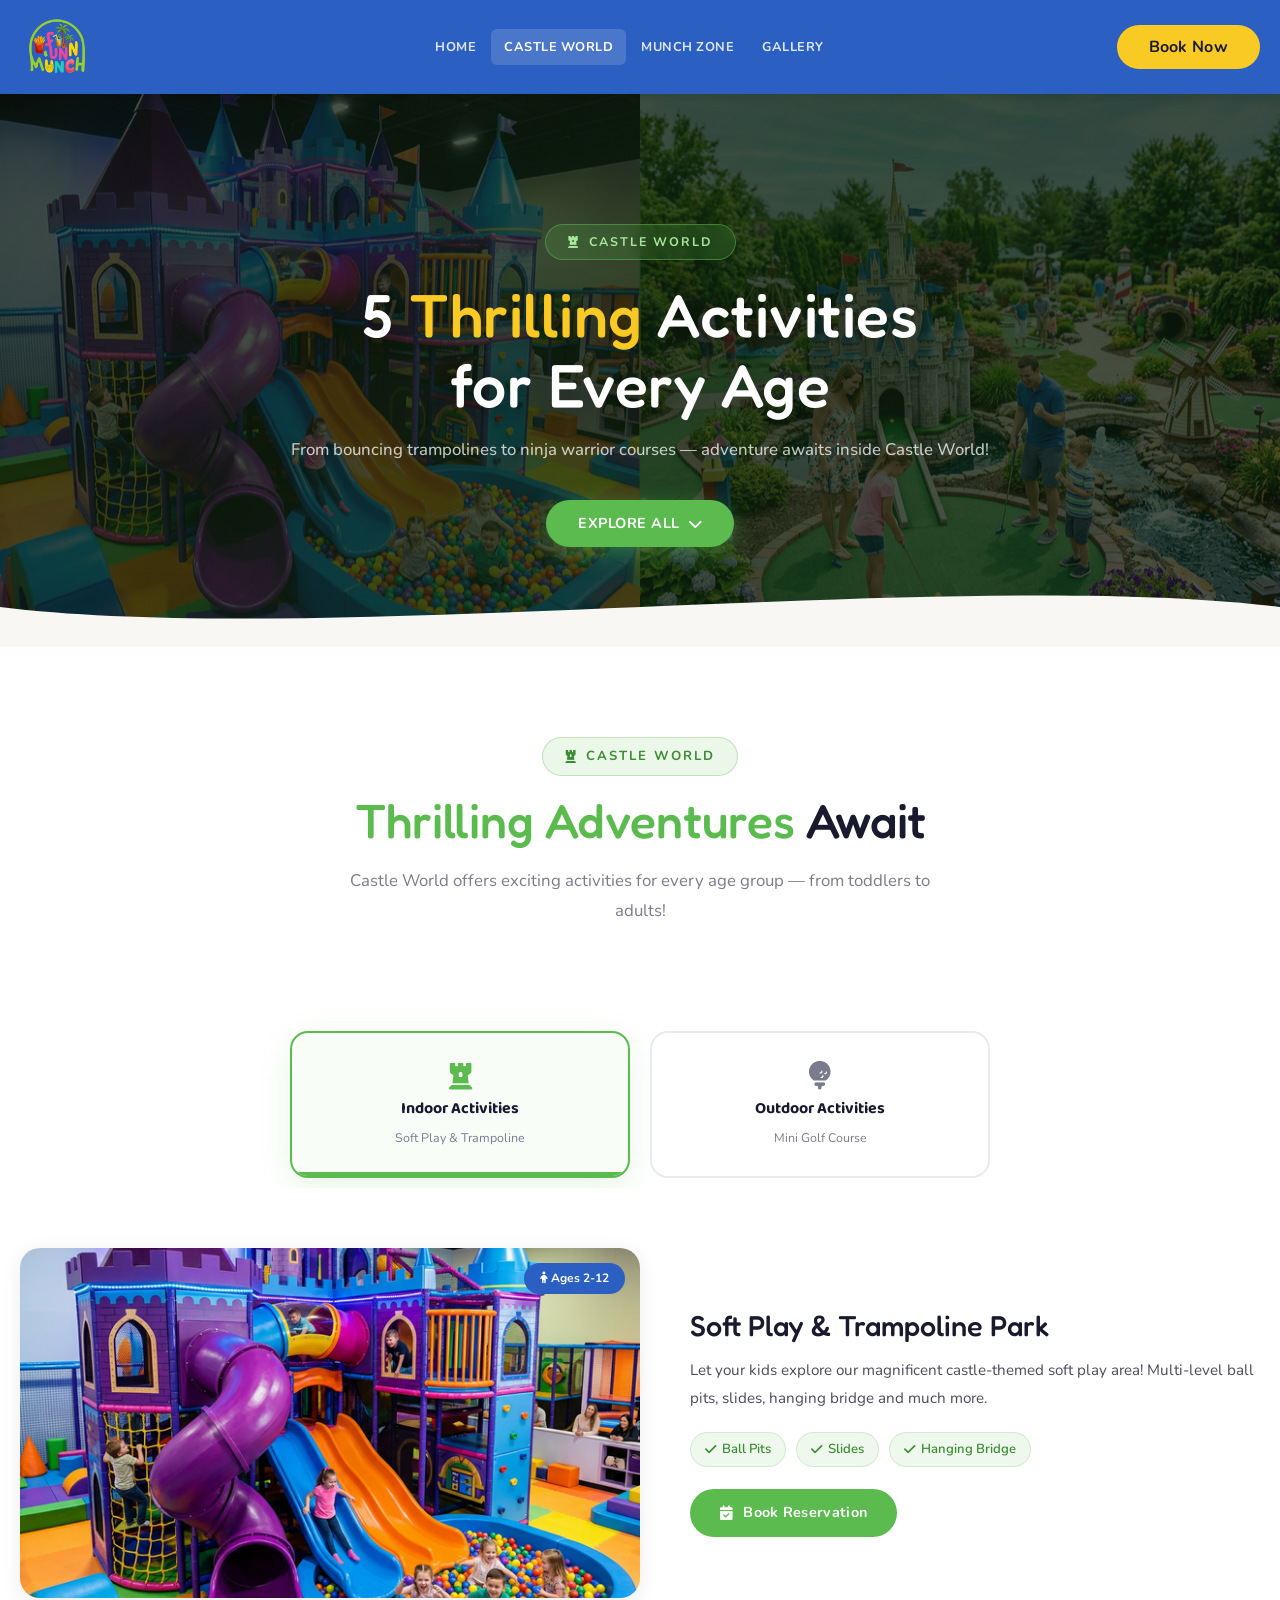
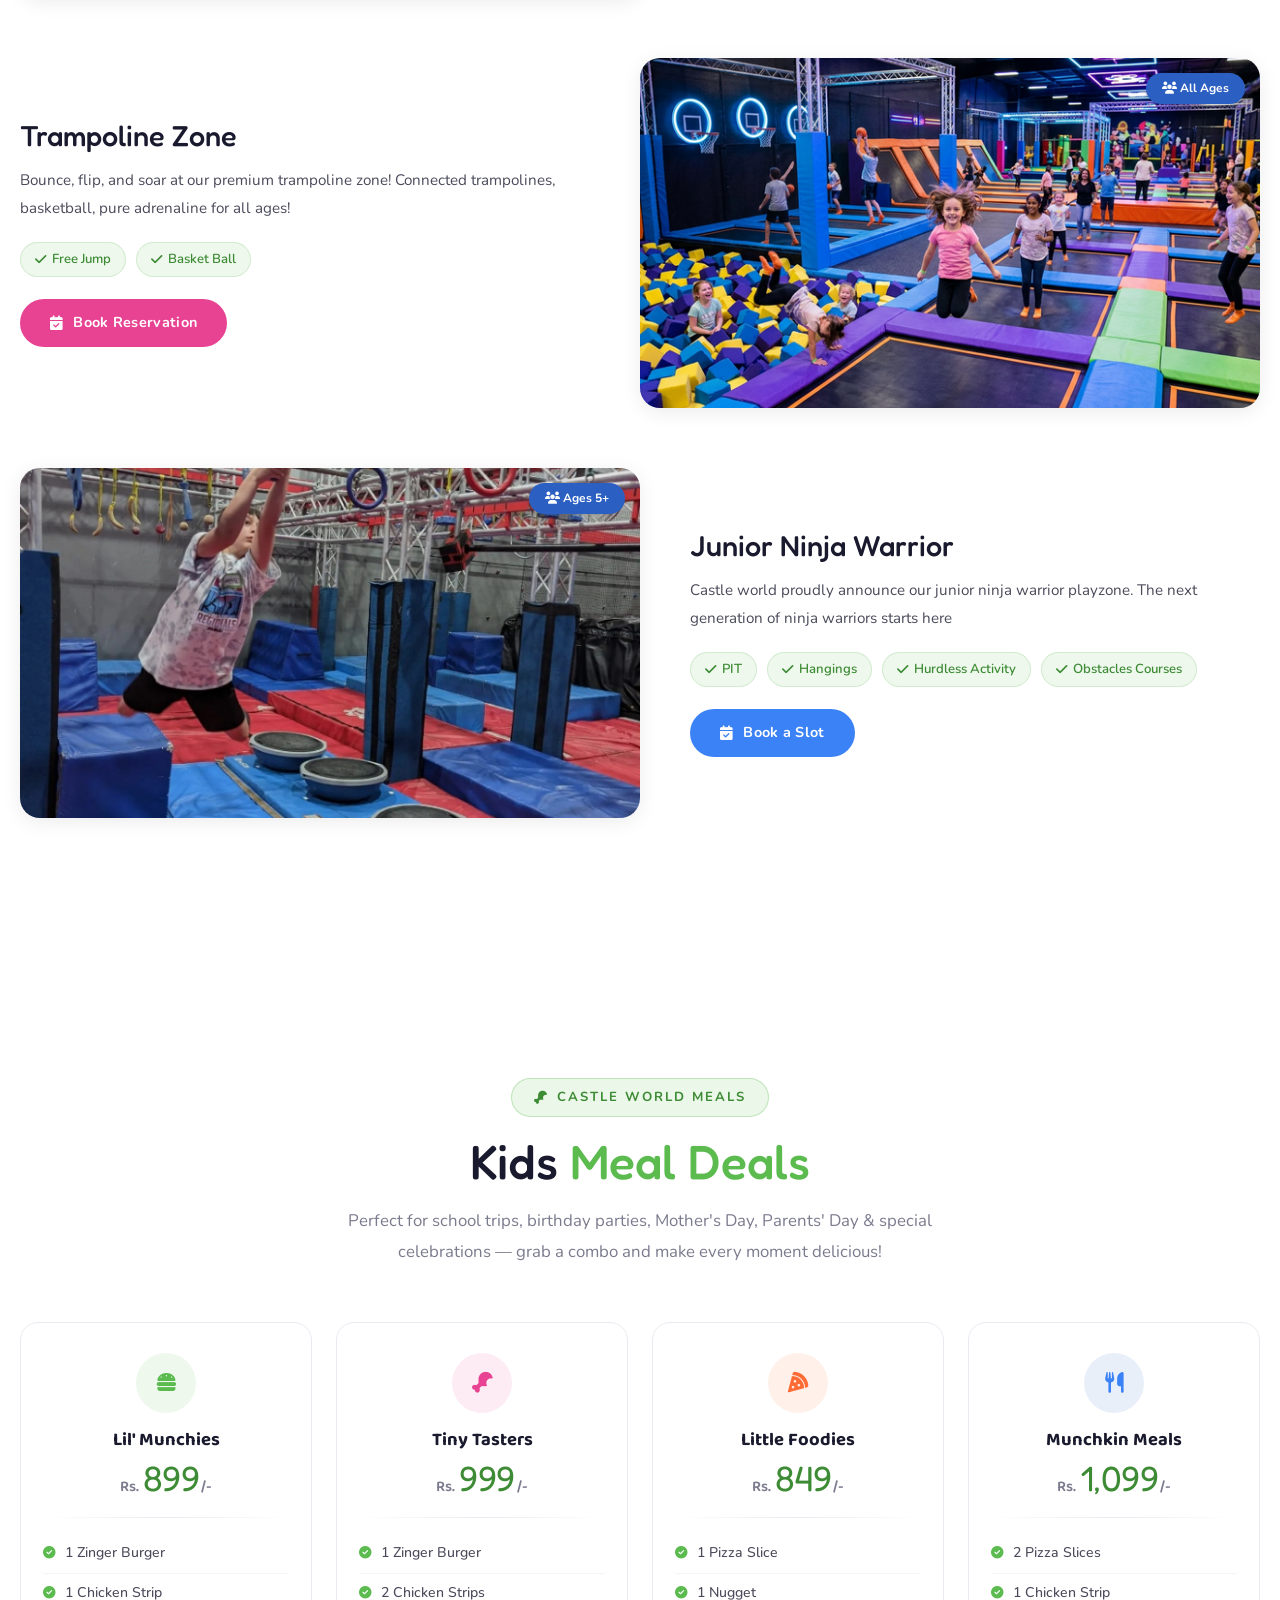
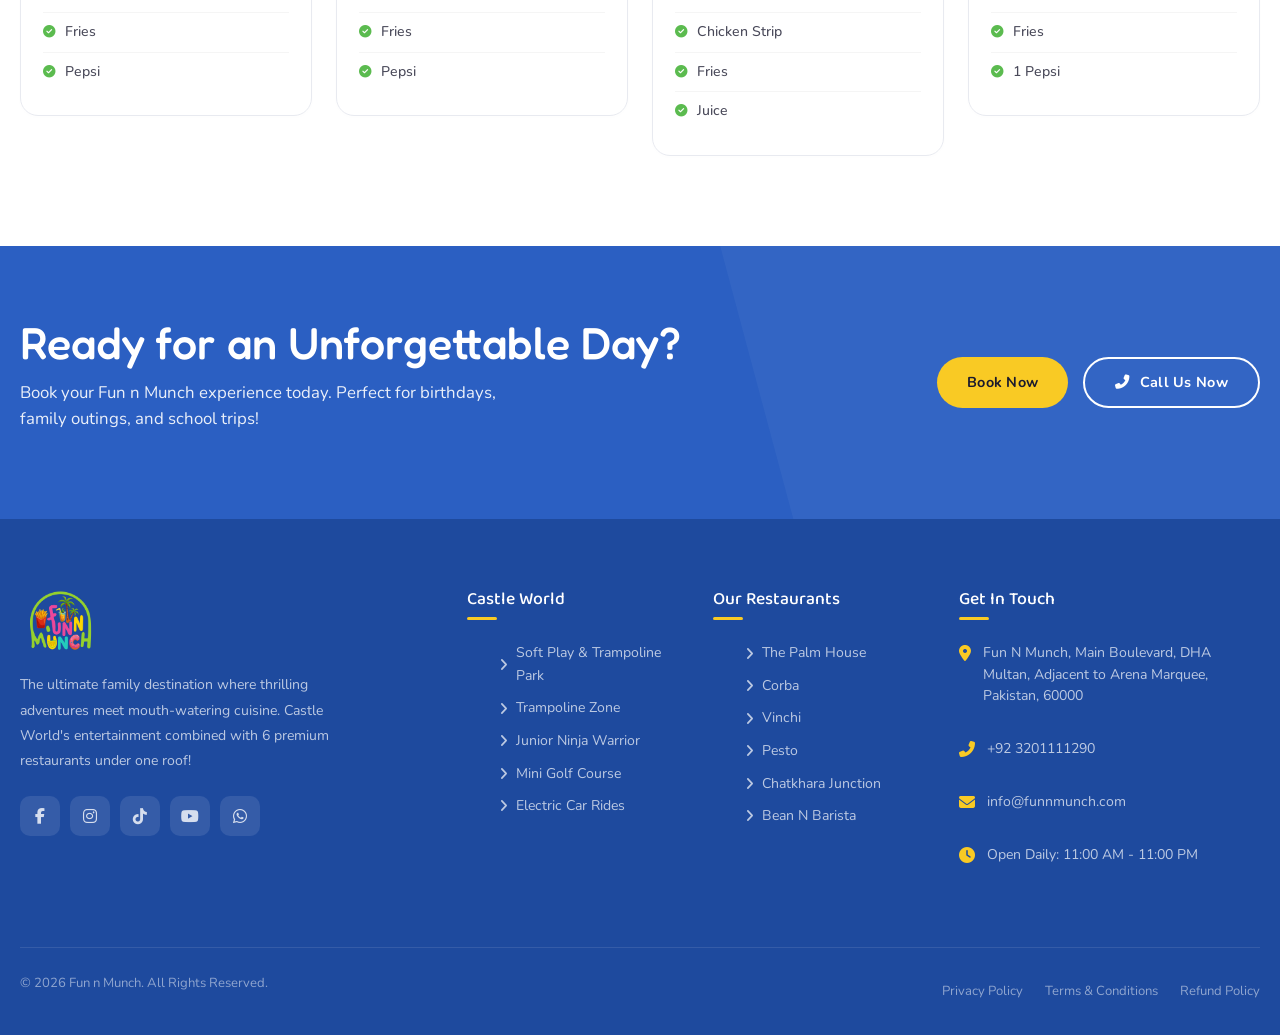
==== commit 11077e12: "style: remove featured class and comment out "Most Popular" tag for Tiny Tasters meal card." ====
--- a/fun.html
+++ b/fun.html
@@ -247,7 +247,8 @@
                 <span class="section-badge fun"><i class="fas fa-drumstick-bite"></i> Castle World Meals</span>
                 <h2 class="section-title">Kids <span class="highlight-green">Meal Deals</span></h2>
                 <p class="section-subtitle" style="margin: 0 auto;">
-                    Perfect for school trips, birthday parties, Mother's Day, Parents' Day & special celebrations — grab a combo and make every moment delicious!
+                    Perfect for school trips, birthday parties, Mother's Day, Parents' Day & special celebrations — grab
+                    a combo and make every moment delicious!
                 </p>
             </div>
 
@@ -276,8 +277,8 @@
                 </div>
 
                 <!-- Tiny Tasters -->
-                <div class="castle-meal-card featured" data-aos="fade-up" data-aos-delay="200">
-                    <div class="meal-popular-tag"><i class="fas fa-star"></i> Most Popular</div>
+                <div class="castle-meal-card" data-aos="fade-up" data-aos-delay="200">
+                    <!-- <div class="meal-popular-tag"><i class="fas fa-star"></i> Most Popular</div> -->
                     <div class="meal-card-top">
                         <div class="meal-icon-wrap pink">
                             <i class="fas fa-drumstick-bite"></i>
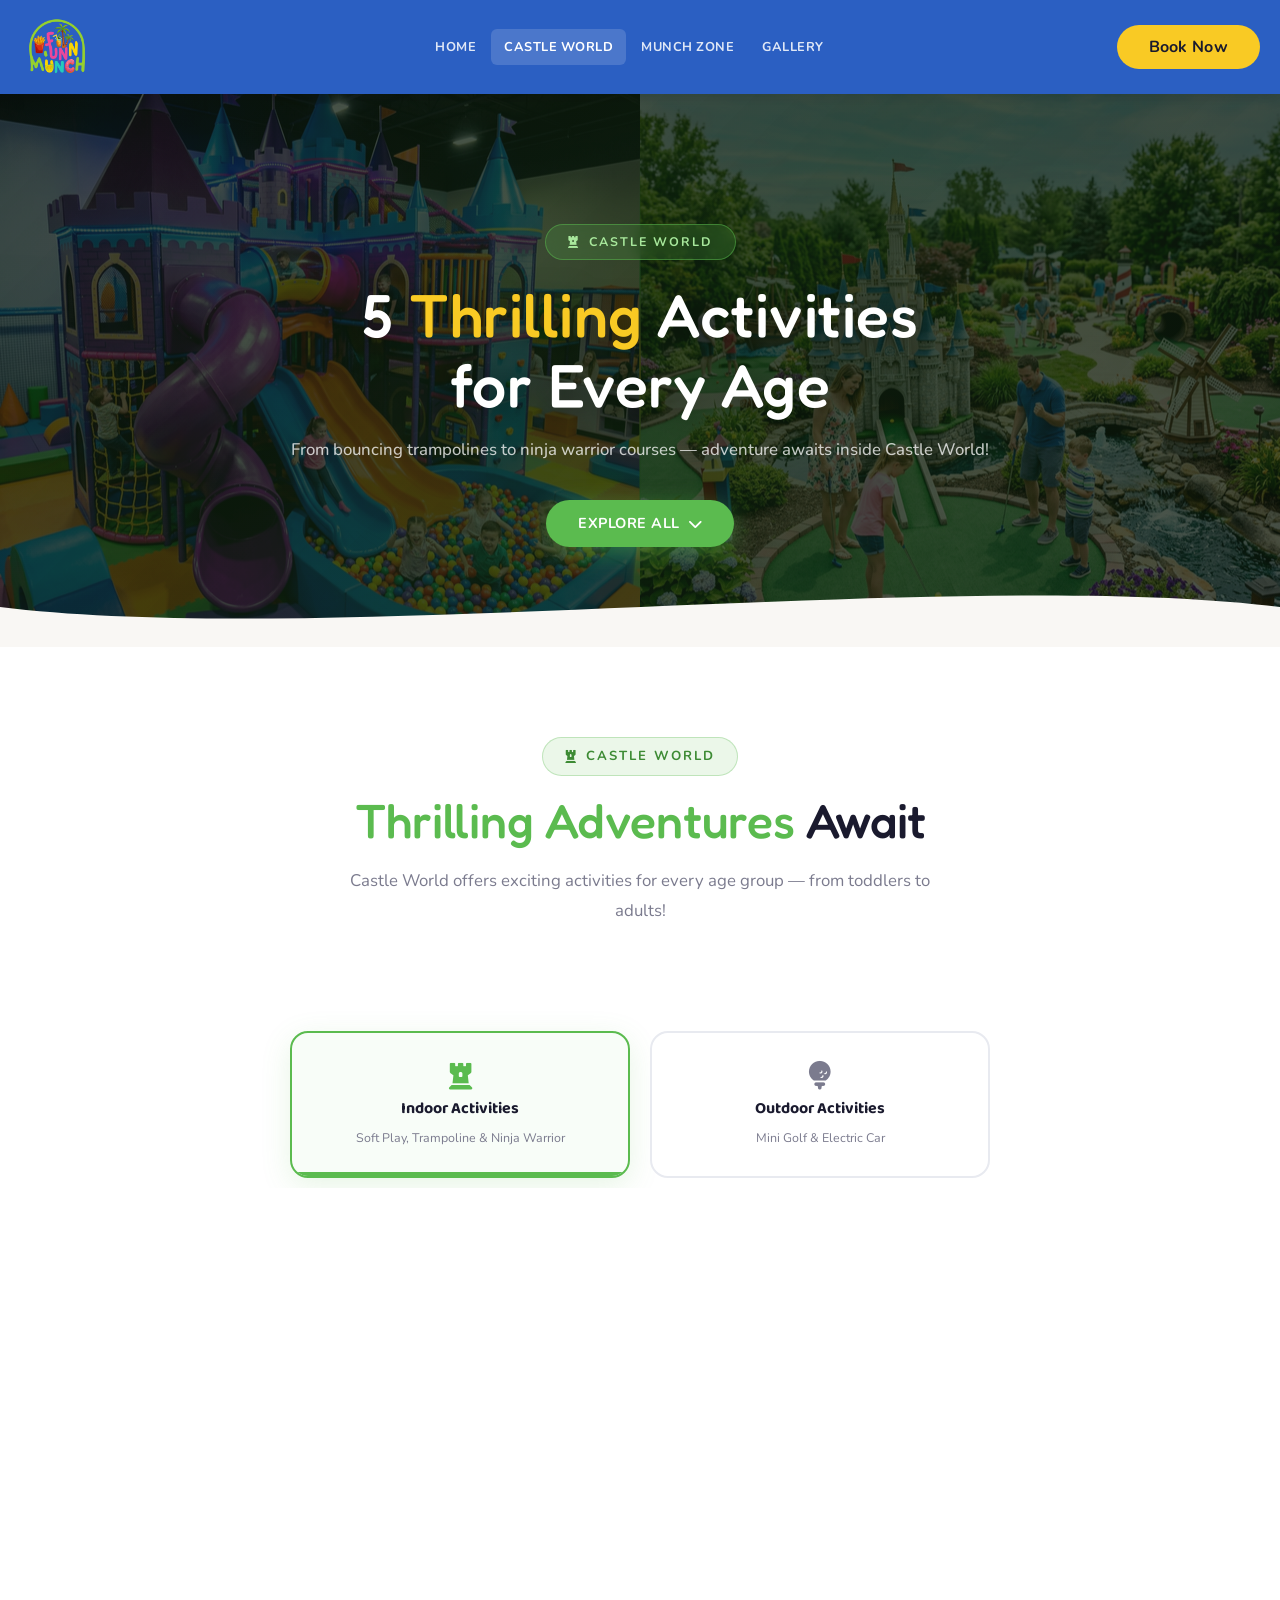
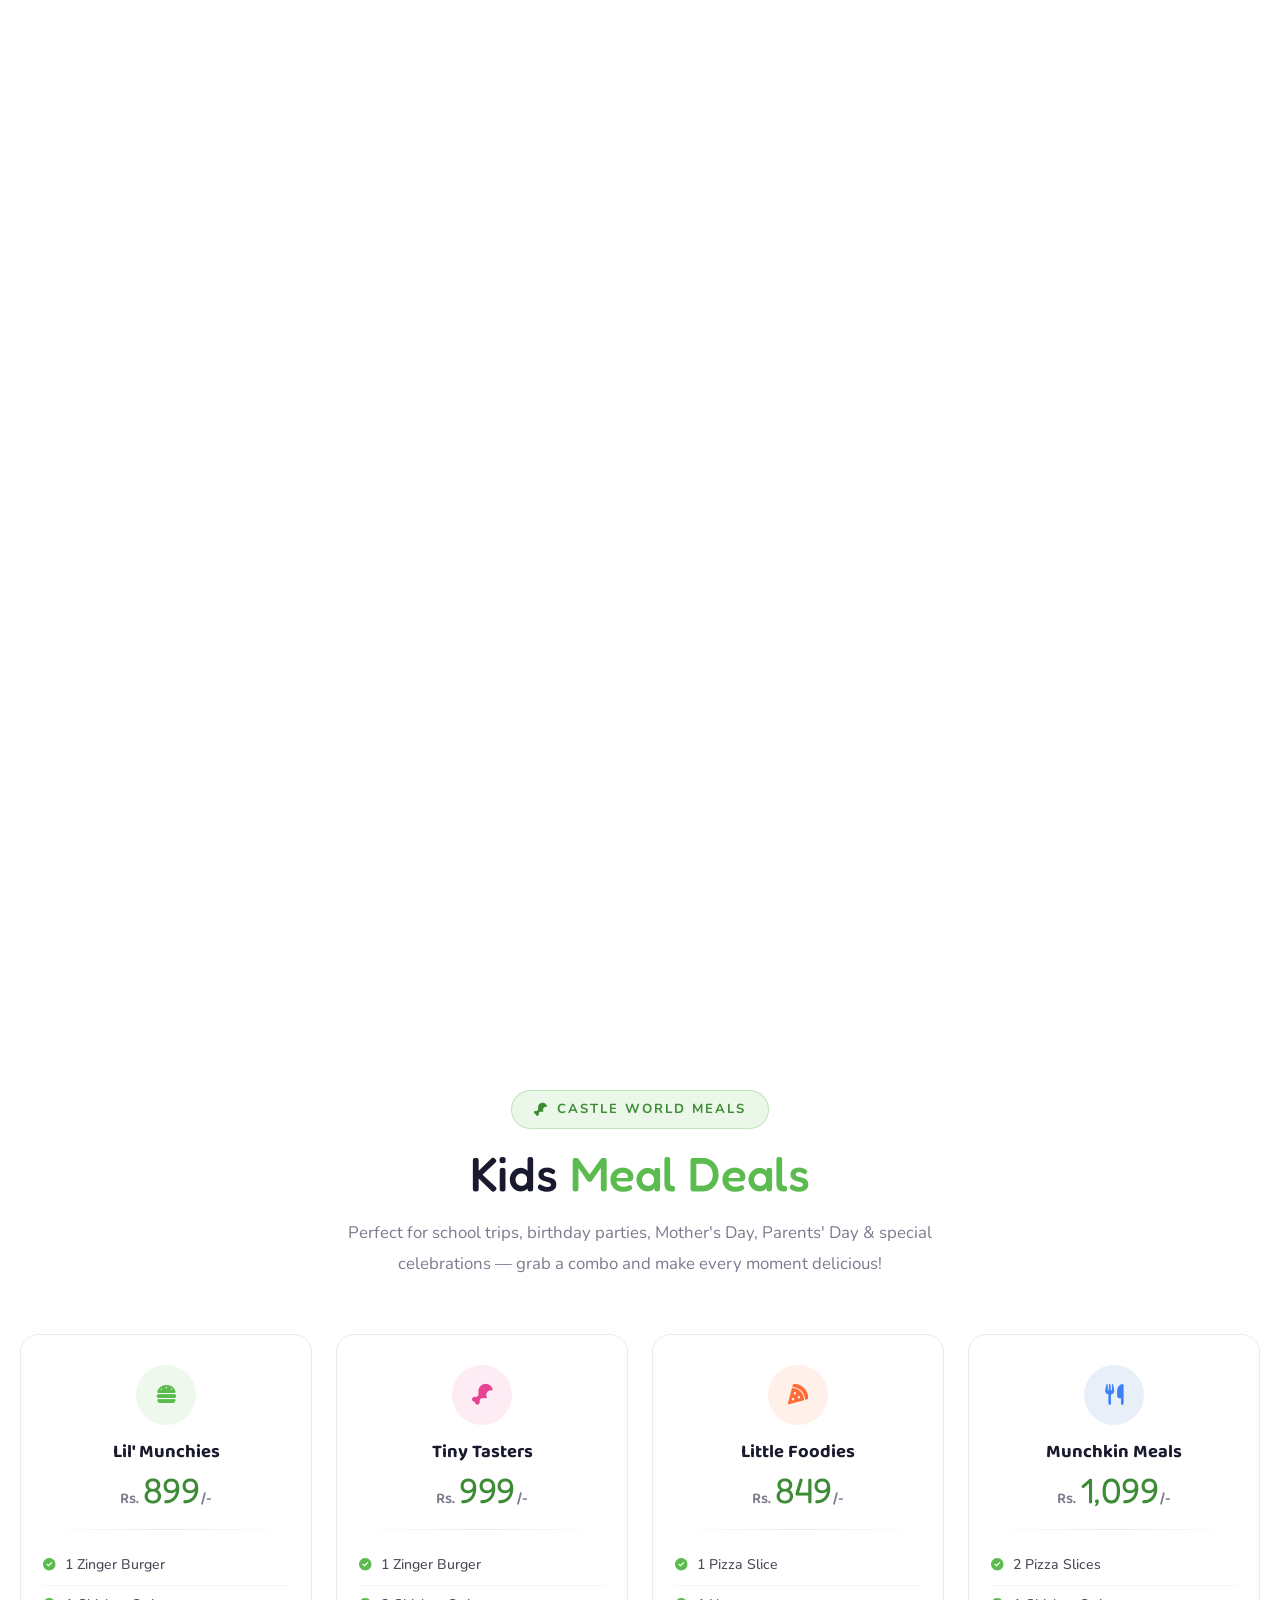
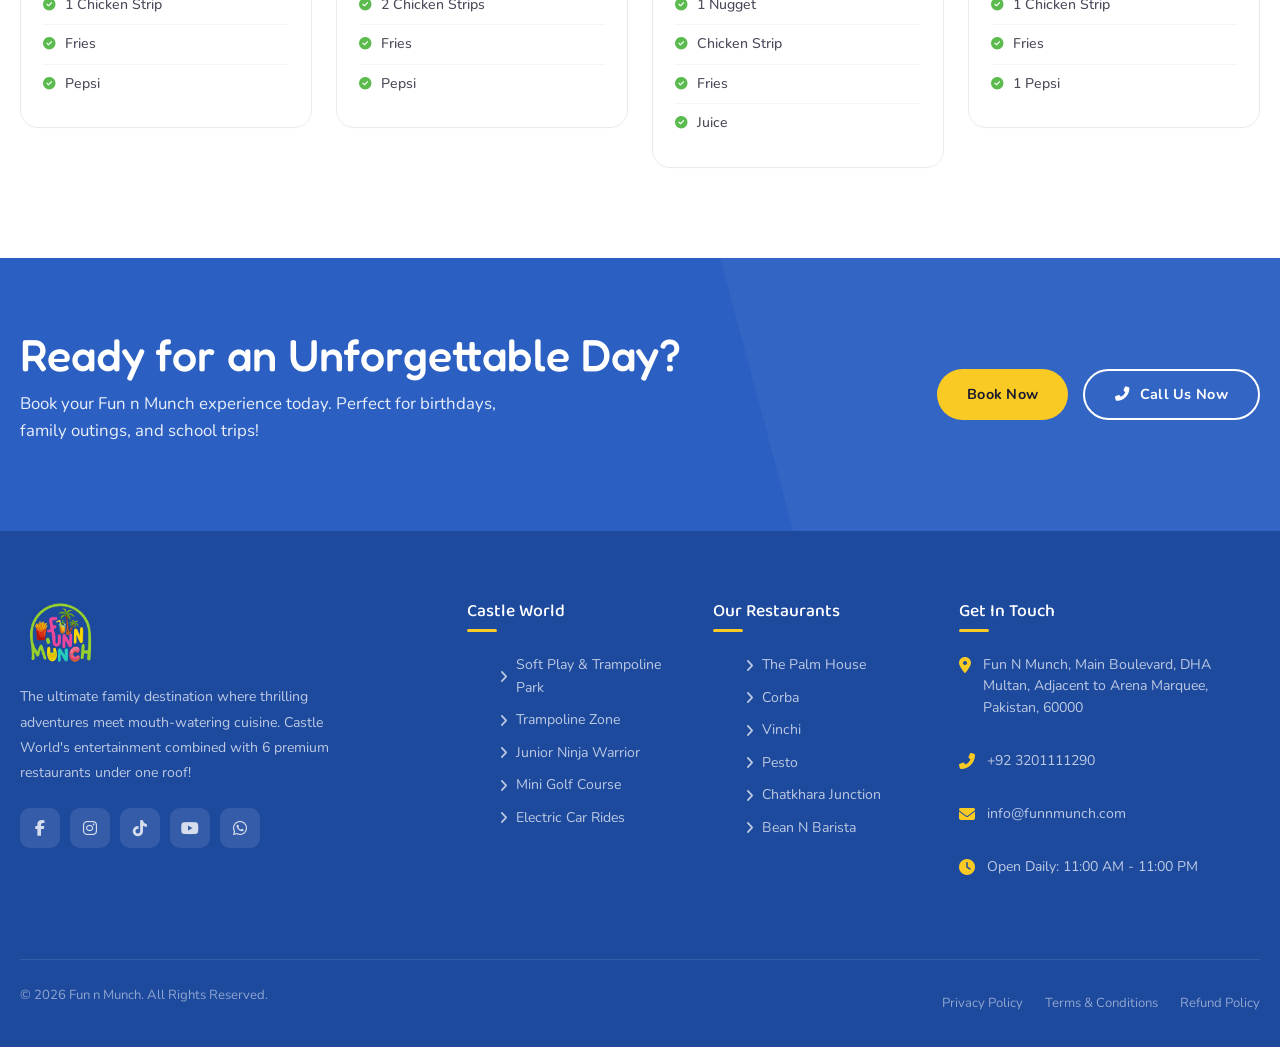
==== commit 4b003762: "feat: Add detailed pricing, grip socks info, and Electric Car Rides activity to fun and reservation " ====
--- a/fun.html
+++ b/fun.html
@@ -112,12 +112,12 @@
                     <button class="cat-toggle-btn active" data-category="indoor" id="toggleIndoor">
                         <i class="fas fa-chess-rook"></i>
                         <span>Indoor Activities</span>
-                        <small>Soft Play & Trampoline</small>
+                        <small>Soft Play, Trampoline & Ninja Warrior</small>
                     </button>
                     <button class="cat-toggle-btn" data-category="outdoor" id="toggleOutdoor">
                         <i class="fas fa-golf-ball"></i>
                         <span>Outdoor Activities</span>
-                        <small>Mini Golf Course</small>
+                        <small>Mini Golf & Electric Car</small>
                     </button>
                 </div>
             </div>
@@ -134,6 +134,10 @@
                     </div>
                     <div class="activity-info">
                         <h3>Soft Play & Trampoline Park</h3>
+                        <div class="booking-price" style="margin-bottom: 10px;">
+                            <span class="price-value green">Rs. 999/-</span>
+                            <span class="price-period">/ 45 min slot (all indoor facilities)</span>
+                        </div>
                         <p>Let your kids explore our magnificent castle-themed soft play area! Multi-level ball pits,
                             slides, hanging bridge and much more.</p>
                         <div class="activity-features">
@@ -141,6 +145,10 @@
                             <span class="activity-feature"><i class="fas fa-check"></i> Slides</span>
                             <span class="activity-feature"><i class="fas fa-check"></i> Hanging Bridge</span>
                         </div>
+                        <div class="booking-duration" style="margin-bottom: 12px;">
+                            <i class="fas fa-socks" style="color: var(--orange);"></i>
+                            <span>Grip Socks: <strong>Rs. 100/-</strong></span>
+                        </div>
                         <a href="reservation-form.html?activity=softplay" class="btn btn-green" id="book-softplay"><i
                                 class="fas fa-calendar-check"></i> Book
                             Reservation</a>
@@ -155,19 +163,27 @@
                     </div>
                     <div class="activity-info">
                         <h3>Trampoline Zone</h3>
+                        <div class="booking-price" style="margin-bottom: 10px;">
+                            <span class="price-value green">Rs. 999/-</span>
+                            <span class="price-period">/ 45 min slot (included in indoor package)</span>
+                        </div>
                         <p>Bounce, flip, and soar at our premium trampoline zone! Connected trampolines, basketball,
                             pure adrenaline for all ages!</p>
                         <div class="activity-features">
                             <span class="activity-feature"><i class="fas fa-check"></i> Free Jump</span>
                             <span class="activity-feature"><i class="fas fa-check"></i> Basket Ball </span>
                         </div>
+                        <div class="booking-duration" style="margin-bottom: 12px;">
+                            <i class="fas fa-socks" style="color: var(--orange);"></i>
+                            <span>Grip Socks: <strong>Rs. 100/-</strong></span>
+                        </div>
                         <a href="reservation-form.html?activity=trampoline" class="btn btn-pink" id="book-trampoline"><i
                                 class="fas fa-calendar-check"></i> Book
                             Reservation</a>
                     </div>
                 </div>
 
-                <!-- Ninja warior -->
+                <!-- Ninja warrior -->
                 <div class="activity-row" data-aos="fade-up">
                     <div class="activity-image">
                         <img src="assets/images/ninja.jpeg" alt="Ninja Warrior">
@@ -175,6 +191,10 @@
                     </div>
                     <div class="activity-info">
                         <h3>Junior Ninja Warrior</h3>
+                        <div class="booking-price" style="margin-bottom: 10px;">
+                            <span class="price-value green">Rs. 999/-</span>
+                            <span class="price-period">/ 45 min slot (included in indoor package)</span>
+                        </div>
                         <p>Castle world proudly announce our junior ninja warrior playzone. The next generation of ninja
                             warriors starts here</p>
                         <div class="activity-features">
@@ -182,6 +202,10 @@
                             <span class="activity-feature"><i class="fas fa-check"></i> Hangings</span>
                             <span class="activity-feature"><i class="fas fa-check"></i> Hurdless Activity</span>
                             <span class="activity-feature"><i class="fas fa-check"></i> Obstacles Courses</span>
+                        </div>
+                        <div class="booking-duration" style="margin-bottom: 12px;">
+                            <i class="fas fa-socks" style="color: var(--orange);"></i>
+                            <span>Grip Socks: <strong>Rs. 100/-</strong></span>
                         </div>
                         <a href="reservation-form.html?activity=ninja-warrior" class="btn btn-blue"
                             id="book-ninja-warrior"><i class="fas fa-calendar-check"></i> Book a
@@ -224,13 +248,17 @@
                     </div>
                     <div class="activity-info">
                         <h3>Electric Car Rides</h3>
+                        <div class="booking-price" style="margin-bottom: 10px;">
+                            <span class="price-value" style="color: var(--orange);">Rs. 200/-</span>
+                            <span class="price-period">/ per ride</span>
+                        </div>
                         <p>Little drivers, Our electric car ride track features mini electric cars,
                             and racing experiences that kids absolutely love. Safe and thrilling rides for young
                             adventurers!</p>
                         <div class="activity-features">
                             <span class="activity-feature"><i class="fas fa-check"></i> Electric Cars</span>
                         </div>
-                        <a href="#" class="btn btn-orange" id="book-carrides"><i class="fas fa-calendar-check"></i> Book
+                        <a href="reservation-form.html?activity=electriccar" class="btn btn-orange" id="book-carrides"><i class="fas fa-calendar-check"></i> Book
                             Now</a>
                     </div>
                 </div>
--- a/assets/css/reservation.css
+++ b/assets/css/reservation.css
@@ -974,6 +974,23 @@
     color: var(--text-white);
 }
 
+/* ---------- Activity Option Extra Info ---------- */
+.activity-option-extra {
+    padding: 8px 16px 8px 70px;
+    font-size: 0.82rem;
+    color: var(--text-body);
+    background: rgba(255, 152, 0, 0.06);
+    border-top: 1px dashed rgba(255, 152, 0, 0.2);
+    border-radius: 0 0 16px 16px;
+    display: flex;
+    align-items: center;
+    gap: 6px;
+}
+
+.activity-option-extra i {
+    font-size: 0.9rem;
+}
+
 /* ---------- Form Grid (Step 2) ---------- */
 .form-grid {
     display: grid;
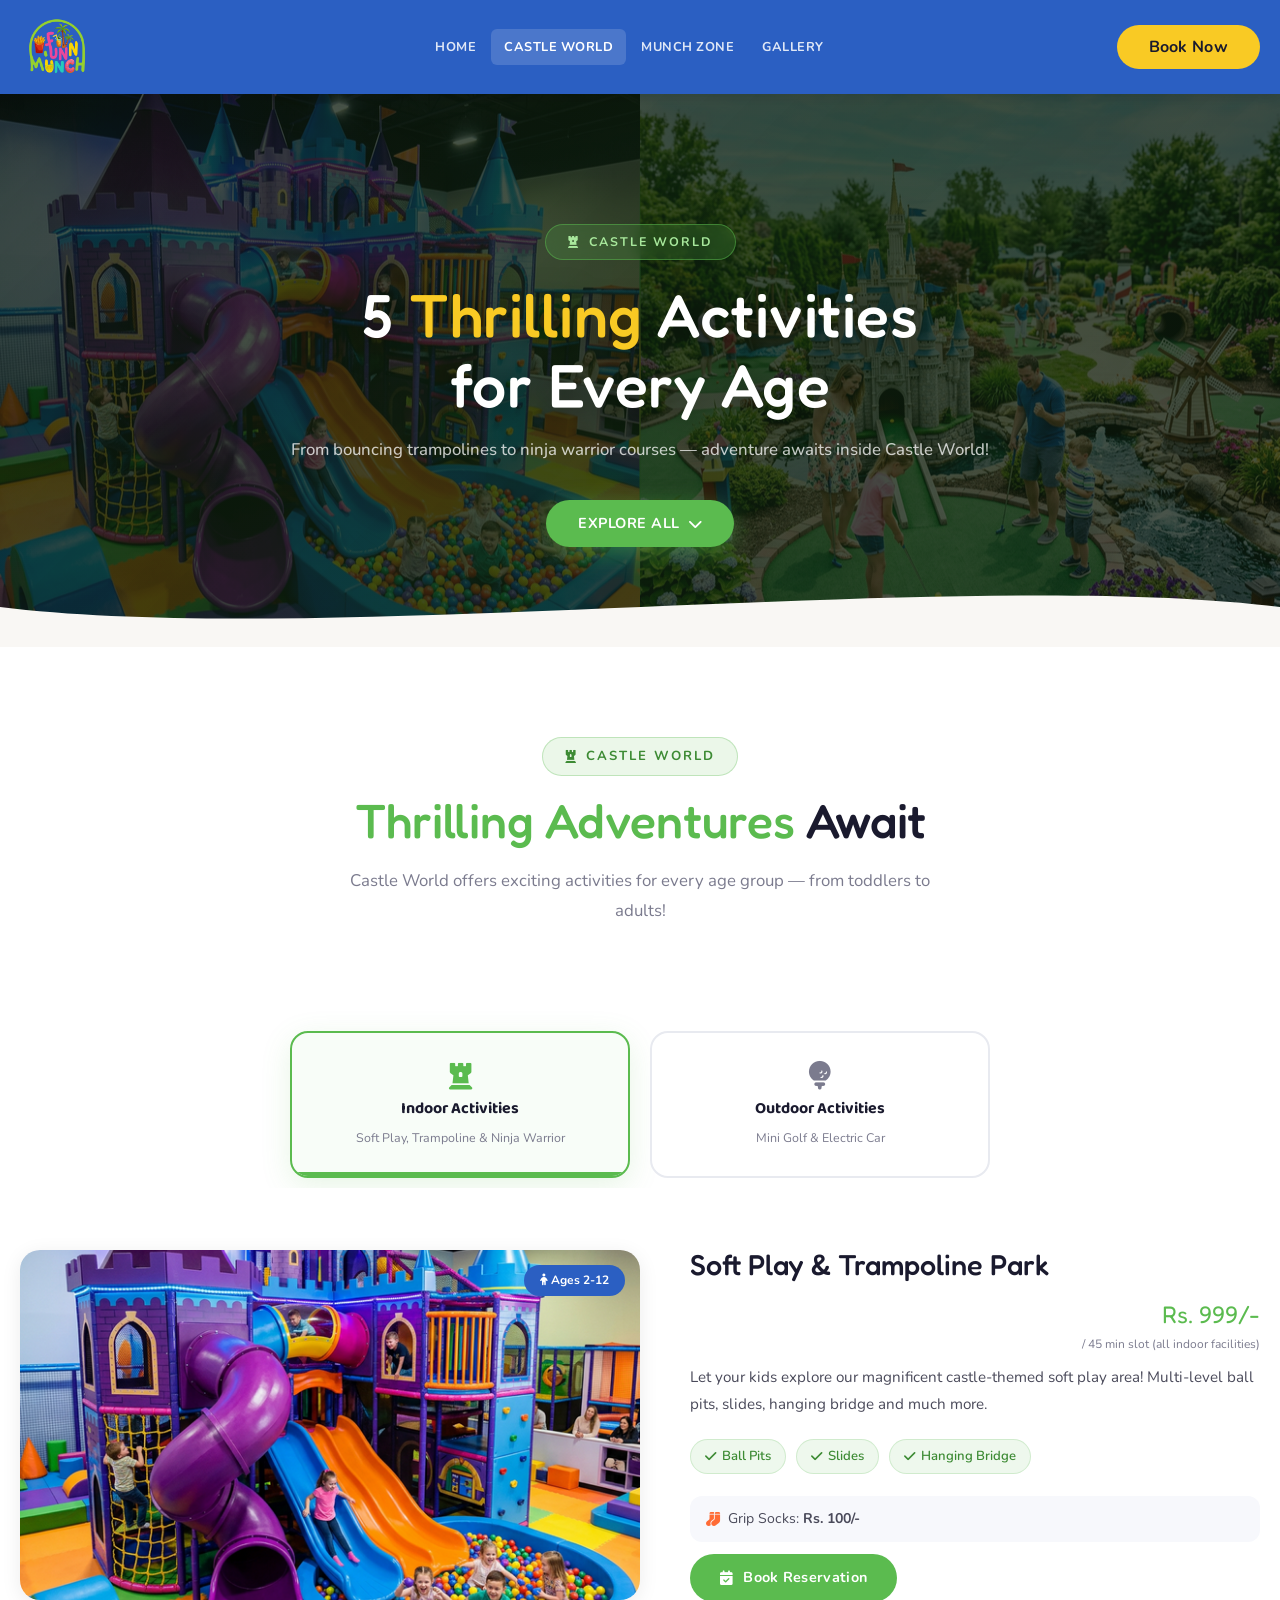
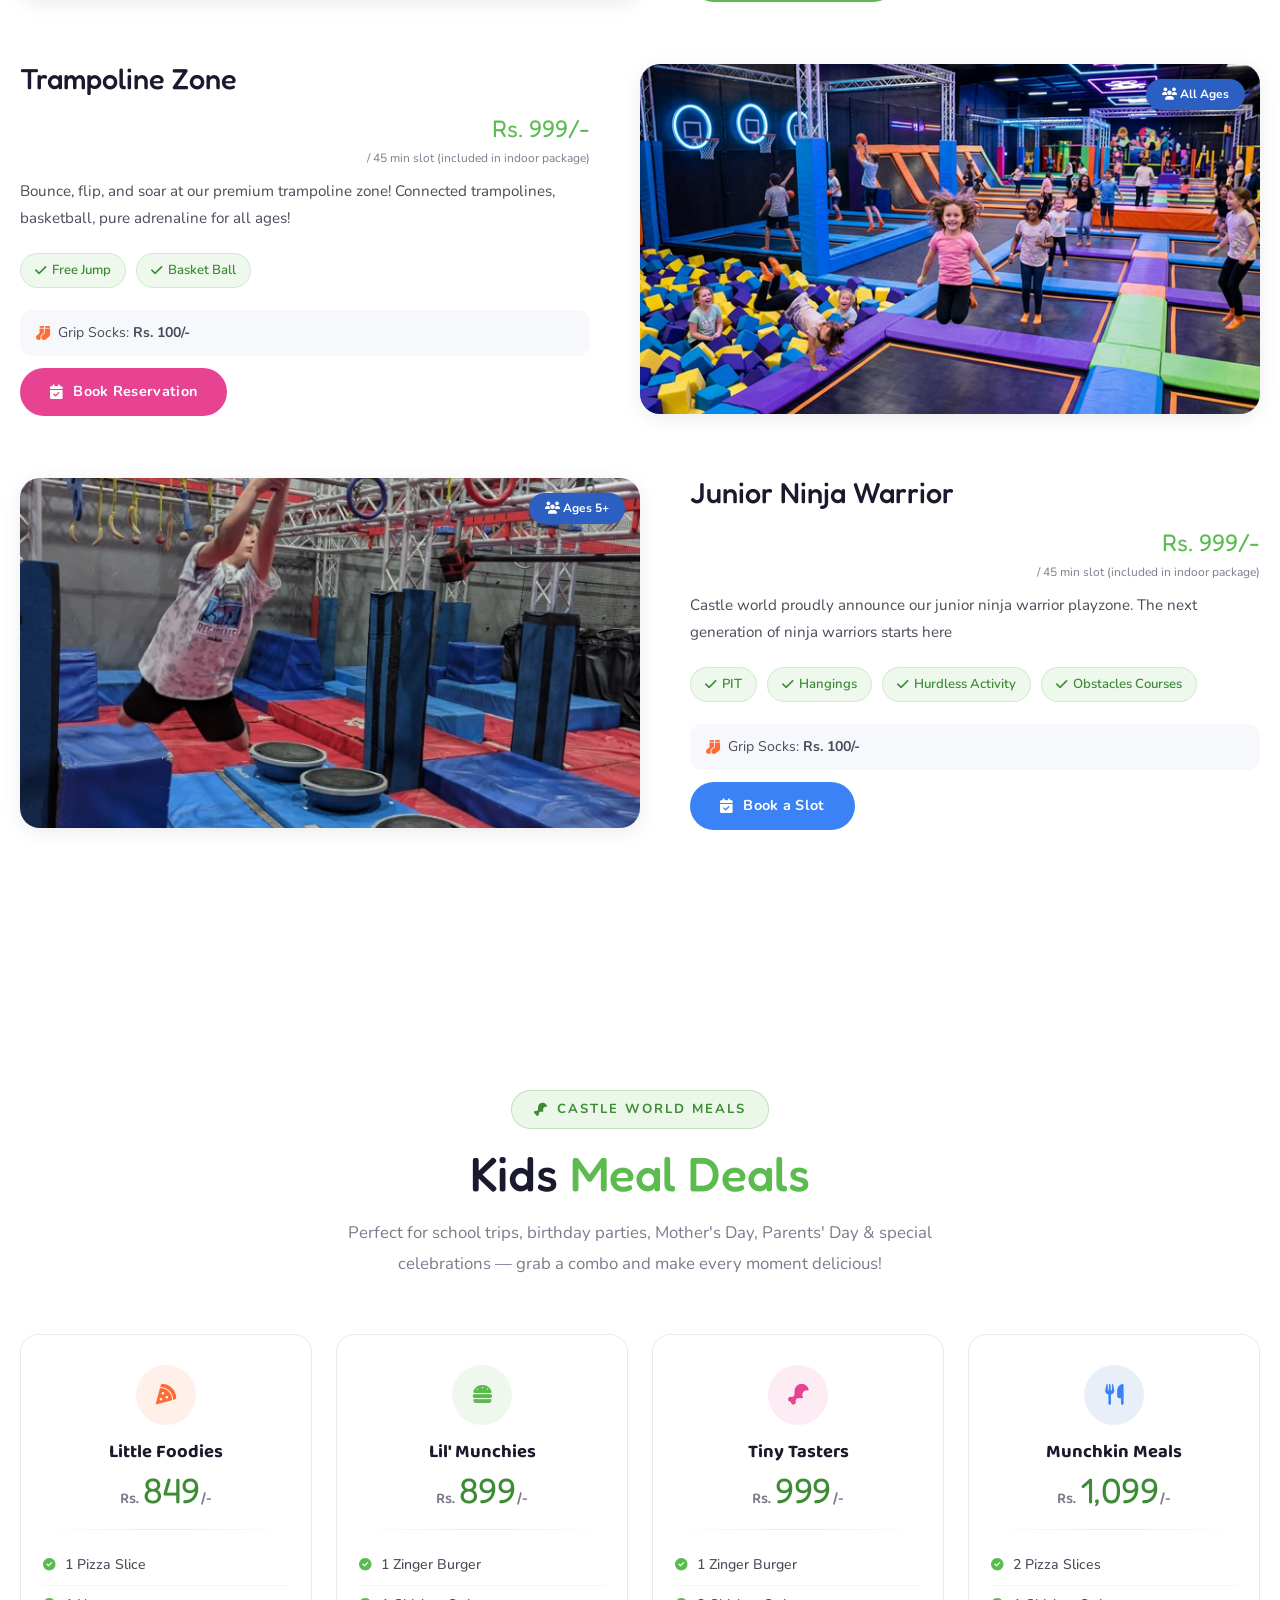
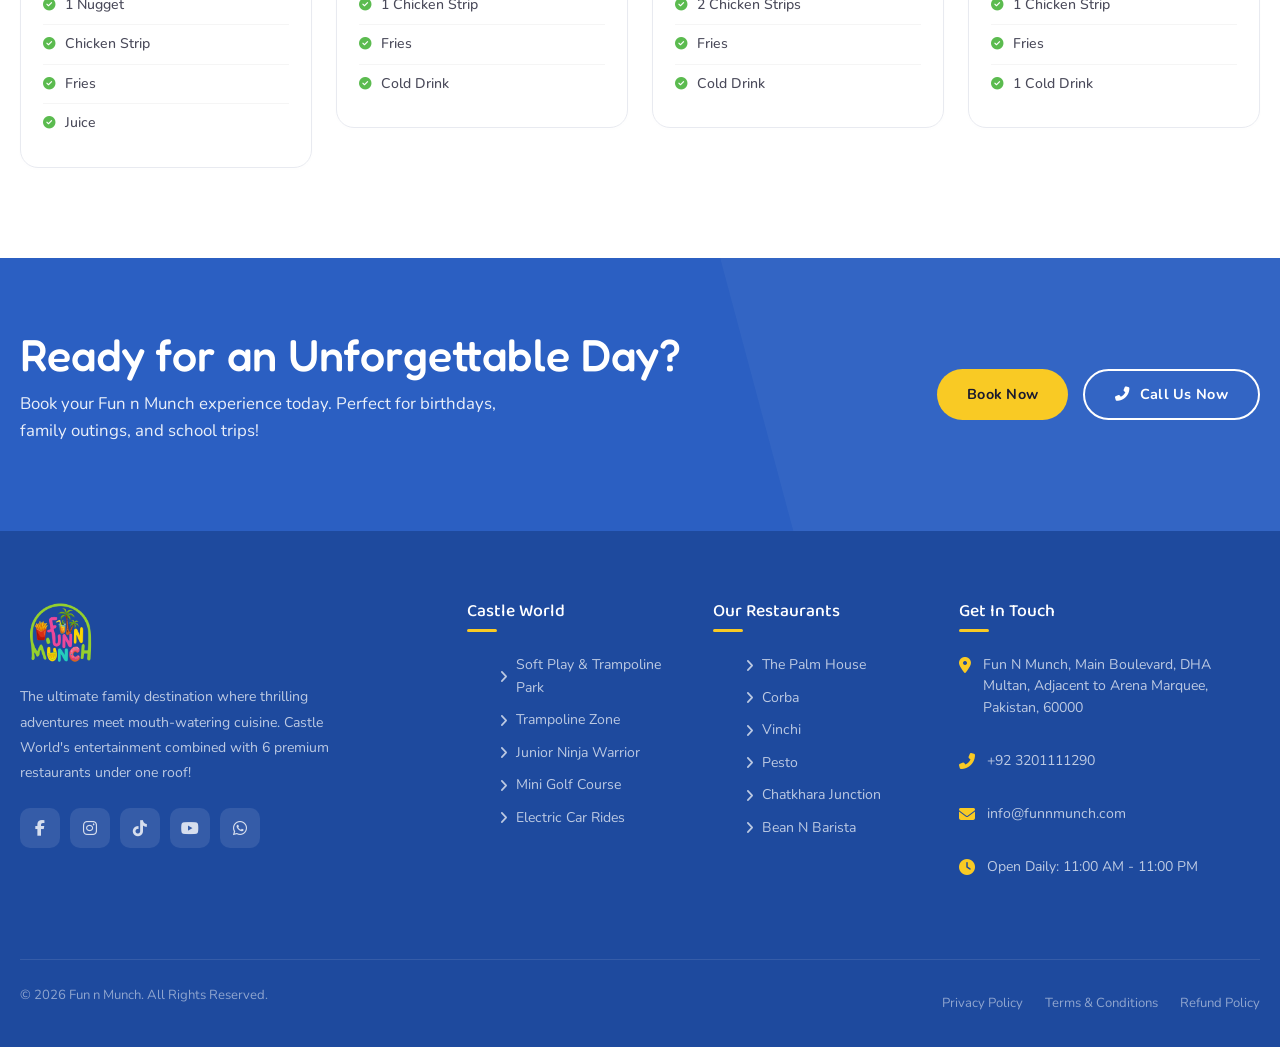
==== commit 641f85e9: "refactor: Reordered meal cards, updated animation delays, added prices to comments, and standardized" ====
--- a/fun.html
+++ b/fun.html
@@ -282,53 +282,8 @@
 
             <div class="castle-meals-grid">
 
-                <!-- Lil' Munchies -->
+                <!-- Little Foodies (Rs. 849) -->
                 <div class="castle-meal-card" data-aos="fade-up" data-aos-delay="100">
-                    <div class="meal-card-top">
-                        <div class="meal-icon-wrap green">
-                            <i class="fas fa-burger"></i>
-                        </div>
-                        <h3 class="meal-card-name">Lil' Munchies</h3>
-                        <div class="meal-card-price">
-                            <span class="price-rs">Rs.</span>
-                            <span class="price-amount">899</span>
-                            <span class="price-slash">/-</span>
-                        </div>
-                    </div>
-                    <div class="meal-card-divider"></div>
-                    <ul class="meal-card-items">
-                        <li><i class="fas fa-circle-check"></i> <span>1 Zinger Burger</span></li>
-                        <li><i class="fas fa-circle-check"></i> <span>1 Chicken Strip</span></li>
-                        <li><i class="fas fa-circle-check"></i> <span>Fries</span></li>
-                        <li><i class="fas fa-circle-check"></i> <span>Pepsi</span></li>
-                    </ul>
-                </div>
-
-                <!-- Tiny Tasters -->
-                <div class="castle-meal-card" data-aos="fade-up" data-aos-delay="200">
-                    <!-- <div class="meal-popular-tag"><i class="fas fa-star"></i> Most Popular</div> -->
-                    <div class="meal-card-top">
-                        <div class="meal-icon-wrap pink">
-                            <i class="fas fa-drumstick-bite"></i>
-                        </div>
-                        <h3 class="meal-card-name">Tiny Tasters</h3>
-                        <div class="meal-card-price">
-                            <span class="price-rs">Rs.</span>
-                            <span class="price-amount">999</span>
-                            <span class="price-slash">/-</span>
-                        </div>
-                    </div>
-                    <div class="meal-card-divider"></div>
-                    <ul class="meal-card-items">
-                        <li><i class="fas fa-circle-check"></i> <span>1 Zinger Burger</span></li>
-                        <li><i class="fas fa-circle-check"></i> <span>2 Chicken Strips</span></li>
-                        <li><i class="fas fa-circle-check"></i> <span>Fries</span></li>
-                        <li><i class="fas fa-circle-check"></i> <span>Pepsi</span></li>
-                    </ul>
-                </div>
-
-                <!-- Little Foodies -->
-                <div class="castle-meal-card" data-aos="fade-up" data-aos-delay="300">
                     <div class="meal-card-top">
                         <div class="meal-icon-wrap orange">
                             <i class="fas fa-pizza-slice"></i>
@@ -350,7 +305,51 @@
                     </ul>
                 </div>
 
-                <!-- Munchkin Meals -->
+                <!-- Lil' Munchies (Rs. 899) -->
+                <div class="castle-meal-card" data-aos="fade-up" data-aos-delay="200">
+                    <div class="meal-card-top">
+                        <div class="meal-icon-wrap green">
+                            <i class="fas fa-burger"></i>
+                        </div>
+                        <h3 class="meal-card-name">Lil' Munchies</h3>
+                        <div class="meal-card-price">
+                            <span class="price-rs">Rs.</span>
+                            <span class="price-amount">899</span>
+                            <span class="price-slash">/-</span>
+                        </div>
+                    </div>
+                    <div class="meal-card-divider"></div>
+                    <ul class="meal-card-items">
+                        <li><i class="fas fa-circle-check"></i> <span>1 Zinger Burger</span></li>
+                        <li><i class="fas fa-circle-check"></i> <span>1 Chicken Strip</span></li>
+                        <li><i class="fas fa-circle-check"></i> <span>Fries</span></li>
+                        <li><i class="fas fa-circle-check"></i> <span>Cold Drink</span></li>
+                    </ul>
+                </div>
+
+                <!-- Tiny Tasters (Rs. 999) -->
+                <div class="castle-meal-card" data-aos="fade-up" data-aos-delay="300">
+                    <div class="meal-card-top">
+                        <div class="meal-icon-wrap pink">
+                            <i class="fas fa-drumstick-bite"></i>
+                        </div>
+                        <h3 class="meal-card-name">Tiny Tasters</h3>
+                        <div class="meal-card-price">
+                            <span class="price-rs">Rs.</span>
+                            <span class="price-amount">999</span>
+                            <span class="price-slash">/-</span>
+                        </div>
+                    </div>
+                    <div class="meal-card-divider"></div>
+                    <ul class="meal-card-items">
+                        <li><i class="fas fa-circle-check"></i> <span>1 Zinger Burger</span></li>
+                        <li><i class="fas fa-circle-check"></i> <span>2 Chicken Strips</span></li>
+                        <li><i class="fas fa-circle-check"></i> <span>Fries</span></li>
+                        <li><i class="fas fa-circle-check"></i> <span>Cold Drink</span></li>
+                    </ul>
+                </div>
+
+                <!-- Munchkin Meals (Rs. 1,099) -->
                 <div class="castle-meal-card" data-aos="fade-up" data-aos-delay="400">
                     <div class="meal-card-top">
                         <div class="meal-icon-wrap blue">
@@ -368,7 +367,7 @@
                         <li><i class="fas fa-circle-check"></i> <span>2 Pizza Slices</span></li>
                         <li><i class="fas fa-circle-check"></i> <span>1 Chicken Strip</span></li>
                         <li><i class="fas fa-circle-check"></i> <span>Fries</span></li>
-                        <li><i class="fas fa-circle-check"></i> <span>1 Pepsi</span></li>
+                        <li><i class="fas fa-circle-check"></i> <span>1 Cold Drink</span></li>
                     </ul>
                 </div>
 
--- a/assets/css/reservation.css
+++ b/assets/css/reservation.css
@@ -868,6 +868,66 @@
     font-size: 0.88rem;
 }
 
+/* ---------- Activity Tabs (Indoor / Outdoor) ---------- */
+.activity-tabs {
+    display: flex;
+    gap: 10px;
+    margin-bottom: 22px;
+    background: var(--bg-light);
+    padding: 6px;
+    border-radius: 14px;
+    border: 1px solid var(--border-light);
+}
+
+.activity-tab {
+    flex: 1;
+    display: flex;
+    align-items: center;
+    justify-content: center;
+    gap: 8px;
+    padding: 12px 20px;
+    border: 2px solid transparent;
+    border-radius: 10px;
+    background: transparent;
+    cursor: pointer;
+    font-family: var(--font-heading);
+    font-size: 0.95rem;
+    font-weight: 700;
+    color: var(--text-muted);
+    transition: all 0.35s cubic-bezier(0.4, 0, 0.2, 1);
+}
+
+.activity-tab i {
+    font-size: 1rem;
+    transition: color 0.35s ease;
+}
+
+.activity-tab:hover {
+    color: var(--green);
+    background: rgba(91, 187, 79, 0.04);
+}
+
+.activity-tab.active {
+    background: var(--bg-white);
+    color: var(--green);
+    border-color: var(--green);
+    box-shadow: 0 4px 16px rgba(91, 187, 79, 0.12);
+}
+
+.activity-tab.active i {
+    color: var(--green);
+}
+
+/* ---------- Activity Tab Content ---------- */
+.activity-tab-content {
+    display: none;
+    animation: fadeSlideIn 0.4s ease forwards;
+}
+
+.activity-tab-content.active {
+    display: block;
+}
+
 /* ---------- Activity Options (Step 1) ---------- */
 .activity-options {
     display: flex;
@@ -952,6 +1012,18 @@
     font-size: 1.15rem;
     color: var(--green);
     flex-shrink: 0;
+    display: flex;
+    flex-direction: column;
+    align-items: flex-end;
+    text-align: right;
+}
+
+.activity-option-price small {
+    font-family: var(--font-body);
+    font-size: 0.72rem;
+    color: var(--text-muted);
+    font-weight: 600;
+    margin-top: 2px;
 }
 
 .activity-option-check {
@@ -1566,7 +1638,7 @@
     }
 
     .form-card {
-        padding: 24px;
+        padding: 20px;
     }
 
     .form-sidebar {
@@ -1609,13 +1681,67 @@
         flex-direction: column;
     }
 
+    /* --- Activity Tabs compact --- */
+    .activity-tabs {
+        padding: 4px;
+        gap: 6px;
+        margin-bottom: 16px;
+    }
+
+    .activity-tab {
+        padding: 10px 14px;
+        font-size: 0.85rem;
+        gap: 6px;
+    }
+
+    .activity-tab i {
+        font-size: 0.85rem;
+    }
+
+    /* --- Activity Option compact row layout --- */
     .activity-option-content {
-        flex-wrap: wrap;
+        flex-wrap: nowrap;
+        padding: 14px 12px;
+        gap: 10px;
+    }
+
+    .activity-option-icon {
+        width: 38px;
+        height: 38px;
+        border-radius: 10px;
+        font-size: 0.95rem;
+    }
+
+    .activity-option-text strong {
+        font-size: 0.9rem;
+    }
+
+    .activity-option-text span {
+        font-size: 0.72rem;
     }
 
     .activity-option-price {
-        order: 4;
-        margin-left: 66px;
+        font-size: 0.95rem;
+    }
+
+    .activity-option-price small {
+        font-size: 0.65rem;
+    }
+
+    .activity-option-check {
+        width: 24px;
+        height: 24px;
+        font-size: 0.6rem;
+    }
+
+    .activity-option-extra {
+        padding: 6px 12px 6px 60px;
+        font-size: 0.75rem;
+    }
+
+    .activity-options {
+        gap: 10px;
+        margin-bottom: 20px;
     }
 
     .booking-card-header {
@@ -1638,6 +1764,23 @@
         font-size: 0.82rem;
     }
 
+    .form-card {
+        padding: 16px;
+    }
+
+    .form-card-header {
+        margin-bottom: 20px;
+        padding-bottom: 16px;
+    }
+
+    .form-card-header h3 {
+        font-size: 1.2rem;
+    }
+
+    .form-card-header p {
+        font-size: 0.8rem;
+    }
+
     .form-nav {
         flex-direction: column-reverse;
         gap: 12px;
@@ -1648,8 +1791,69 @@
         justify-content: center;
     }
 
+    /* --- Activity cards even more compact --- */
     .activity-option-content {
-        padding: 16px;
+        padding: 12px 10px;
+        gap: 8px;
+    }
+
+    .activity-option-icon {
+        width: 34px;
+        height: 34px;
+        border-radius: 9px;
+        font-size: 0.85rem;
+    }
+
+    .activity-option-text strong {
+        font-size: 0.82rem;
+        margin-bottom: 1px;
+    }
+
+    .activity-option-text span {
+        font-size: 0.68rem;
+        line-height: 1.3;
+    }
+
+    .activity-option-price {
+        font-size: 0.85rem;
+    }
+
+    .activity-option-price small {
+        font-size: 0.6rem;
+    }
+
+    .activity-option-check {
+        width: 22px;
+        height: 22px;
+        font-size: 0.55rem;
+    }
+
+    .activity-option-extra {
+        padding: 5px 10px 5px 52px;
+        font-size: 0.72rem;
+        gap: 4px;
+    }
+
+    .activity-option-extra i {
+        font-size: 0.78rem;
+    }
+
+    .activity-options {
+        gap: 8px;
+        margin-bottom: 16px;
+    }
+
+    .activity-tabs {
+        padding: 3px;
+        gap: 4px;
+        margin-bottom: 14px;
+        border-radius: 12px;
+    }
+
+    .activity-tab {
+        padding: 8px 10px;
+        font-size: 0.8rem;
+        border-radius: 9px;
     }
 
     .step-circle {
